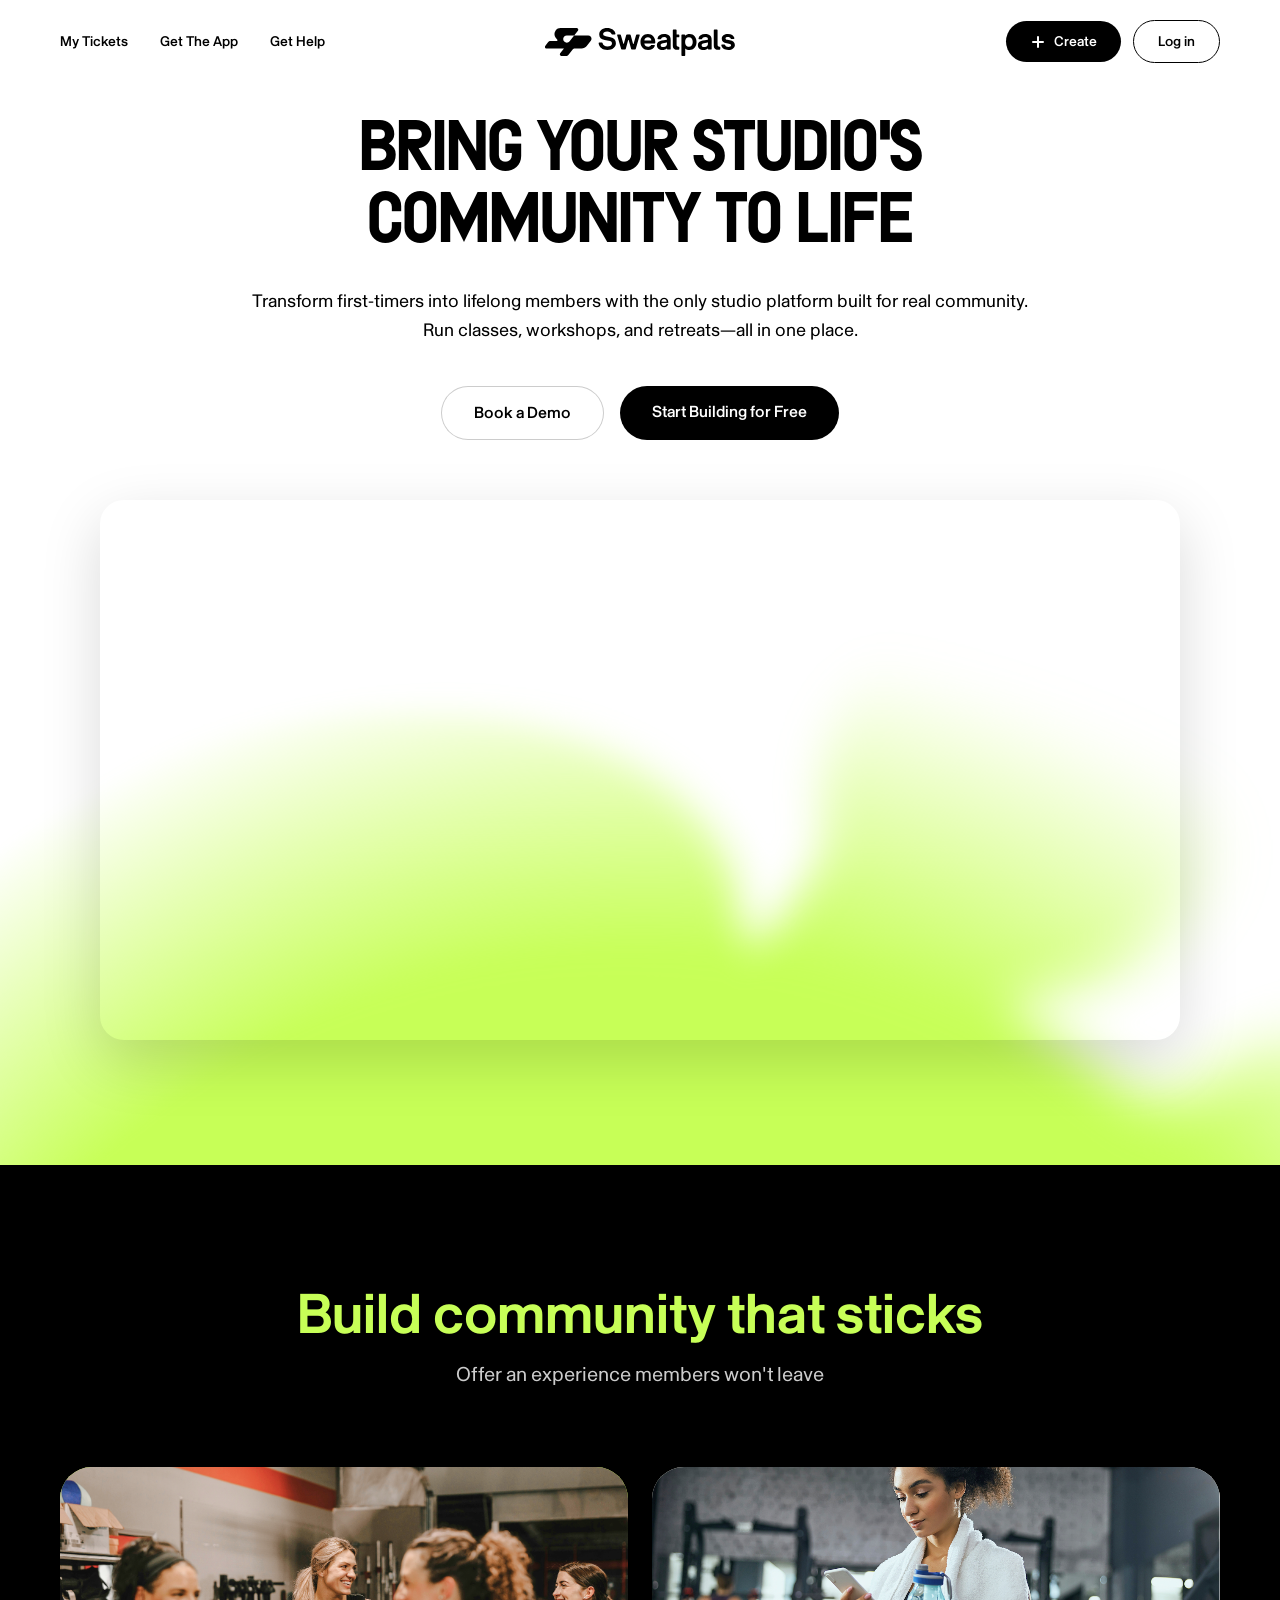
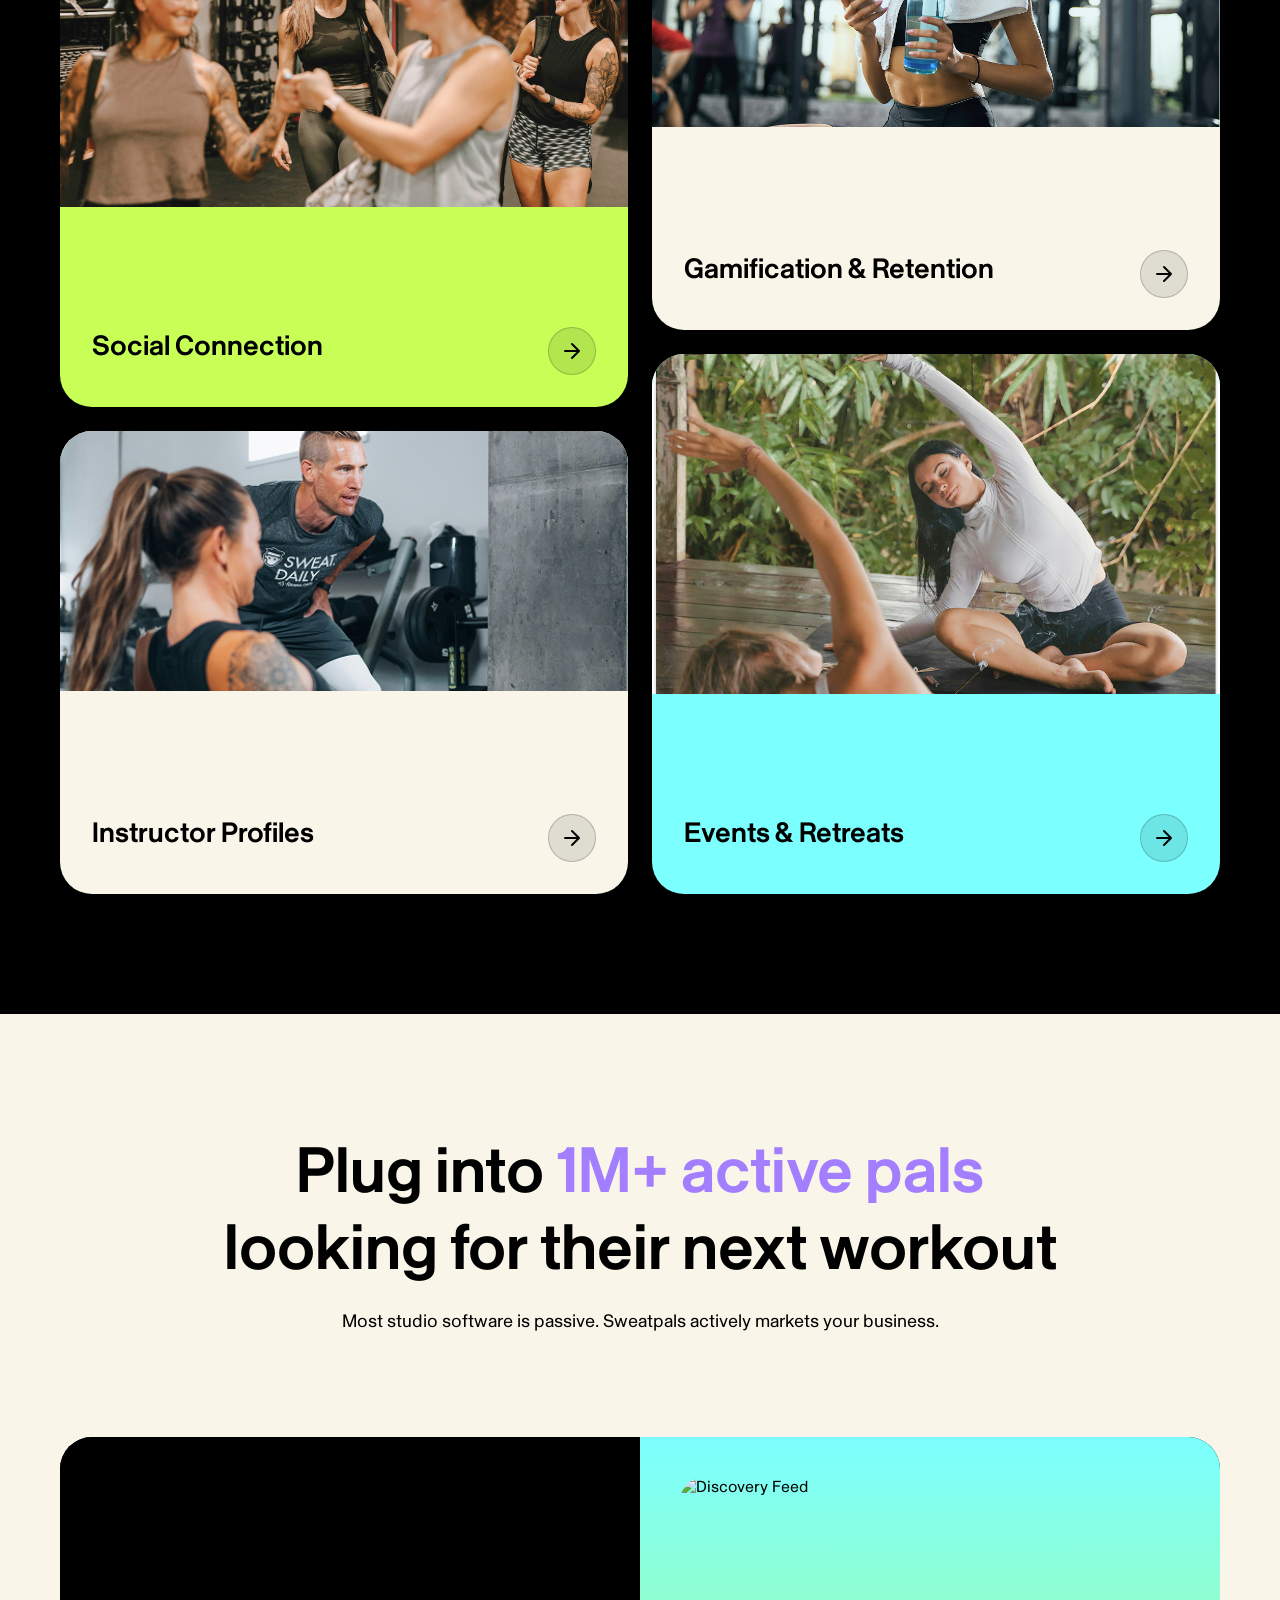
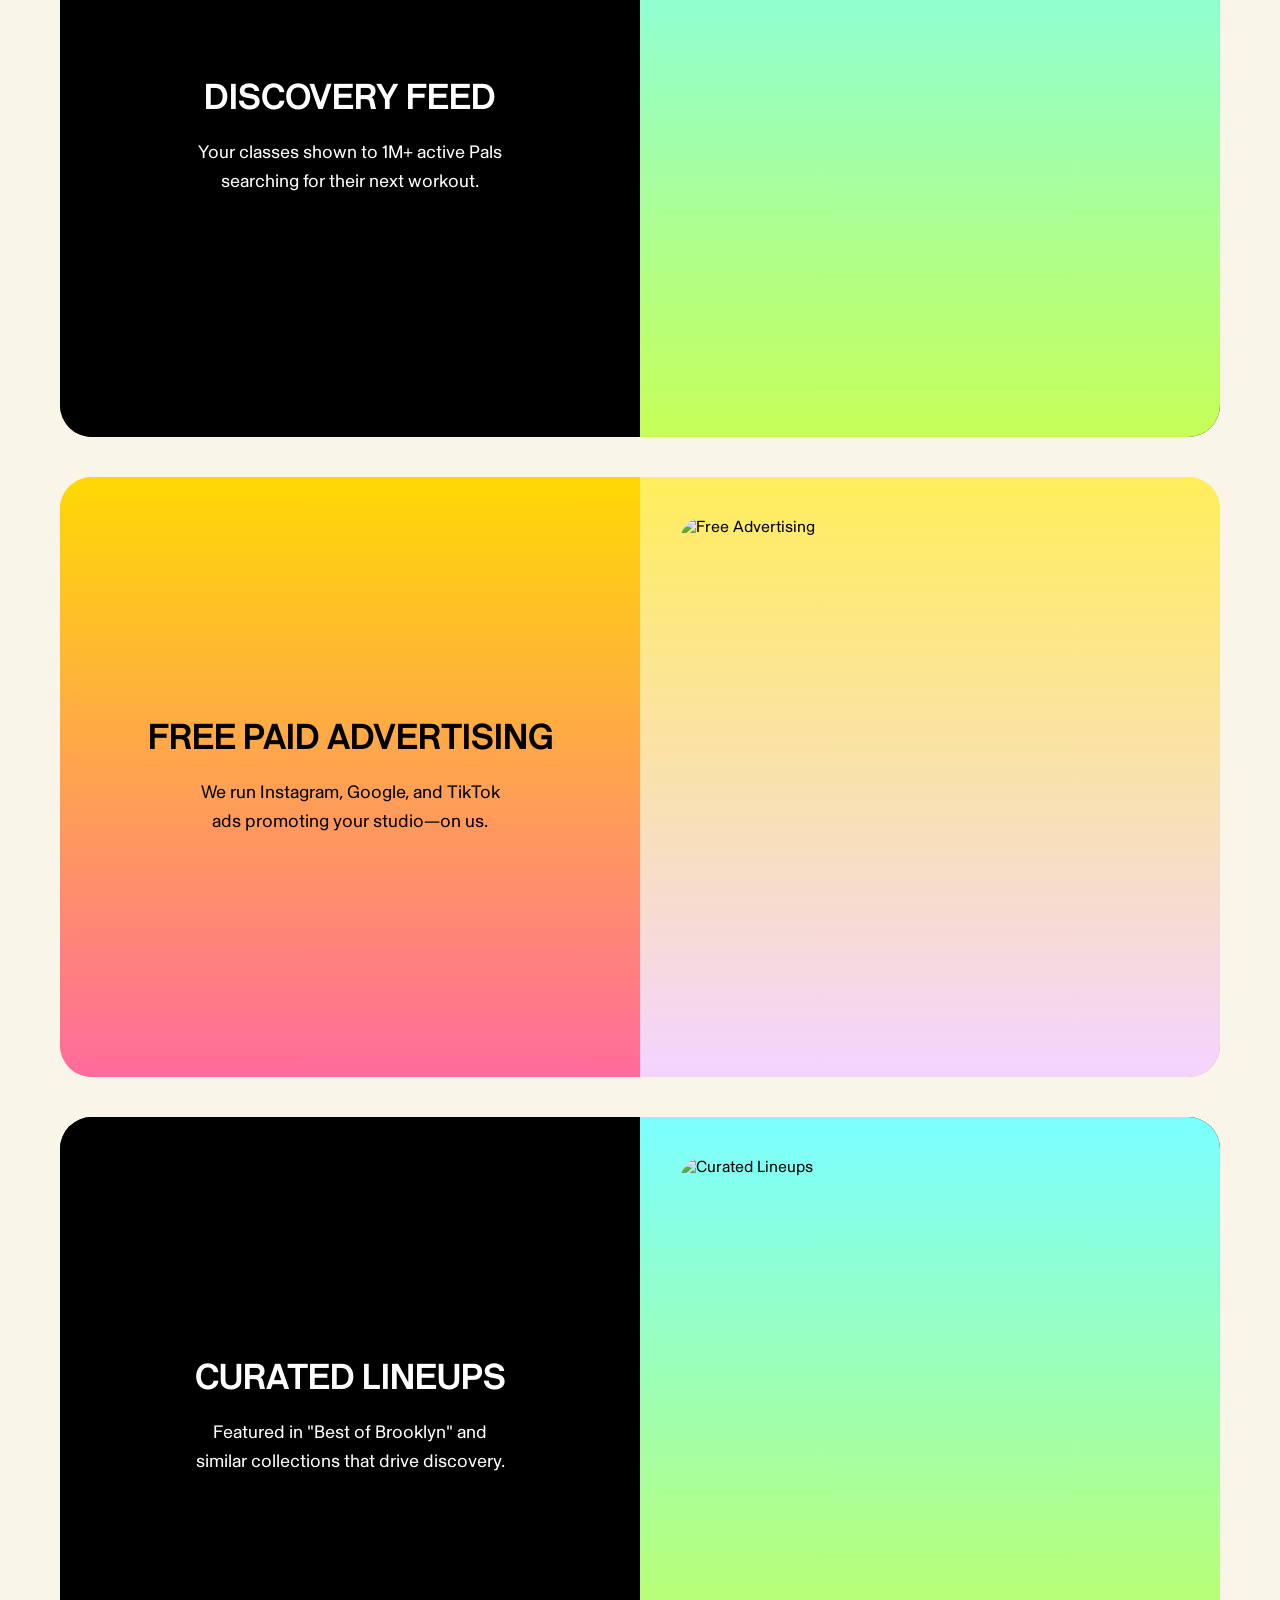
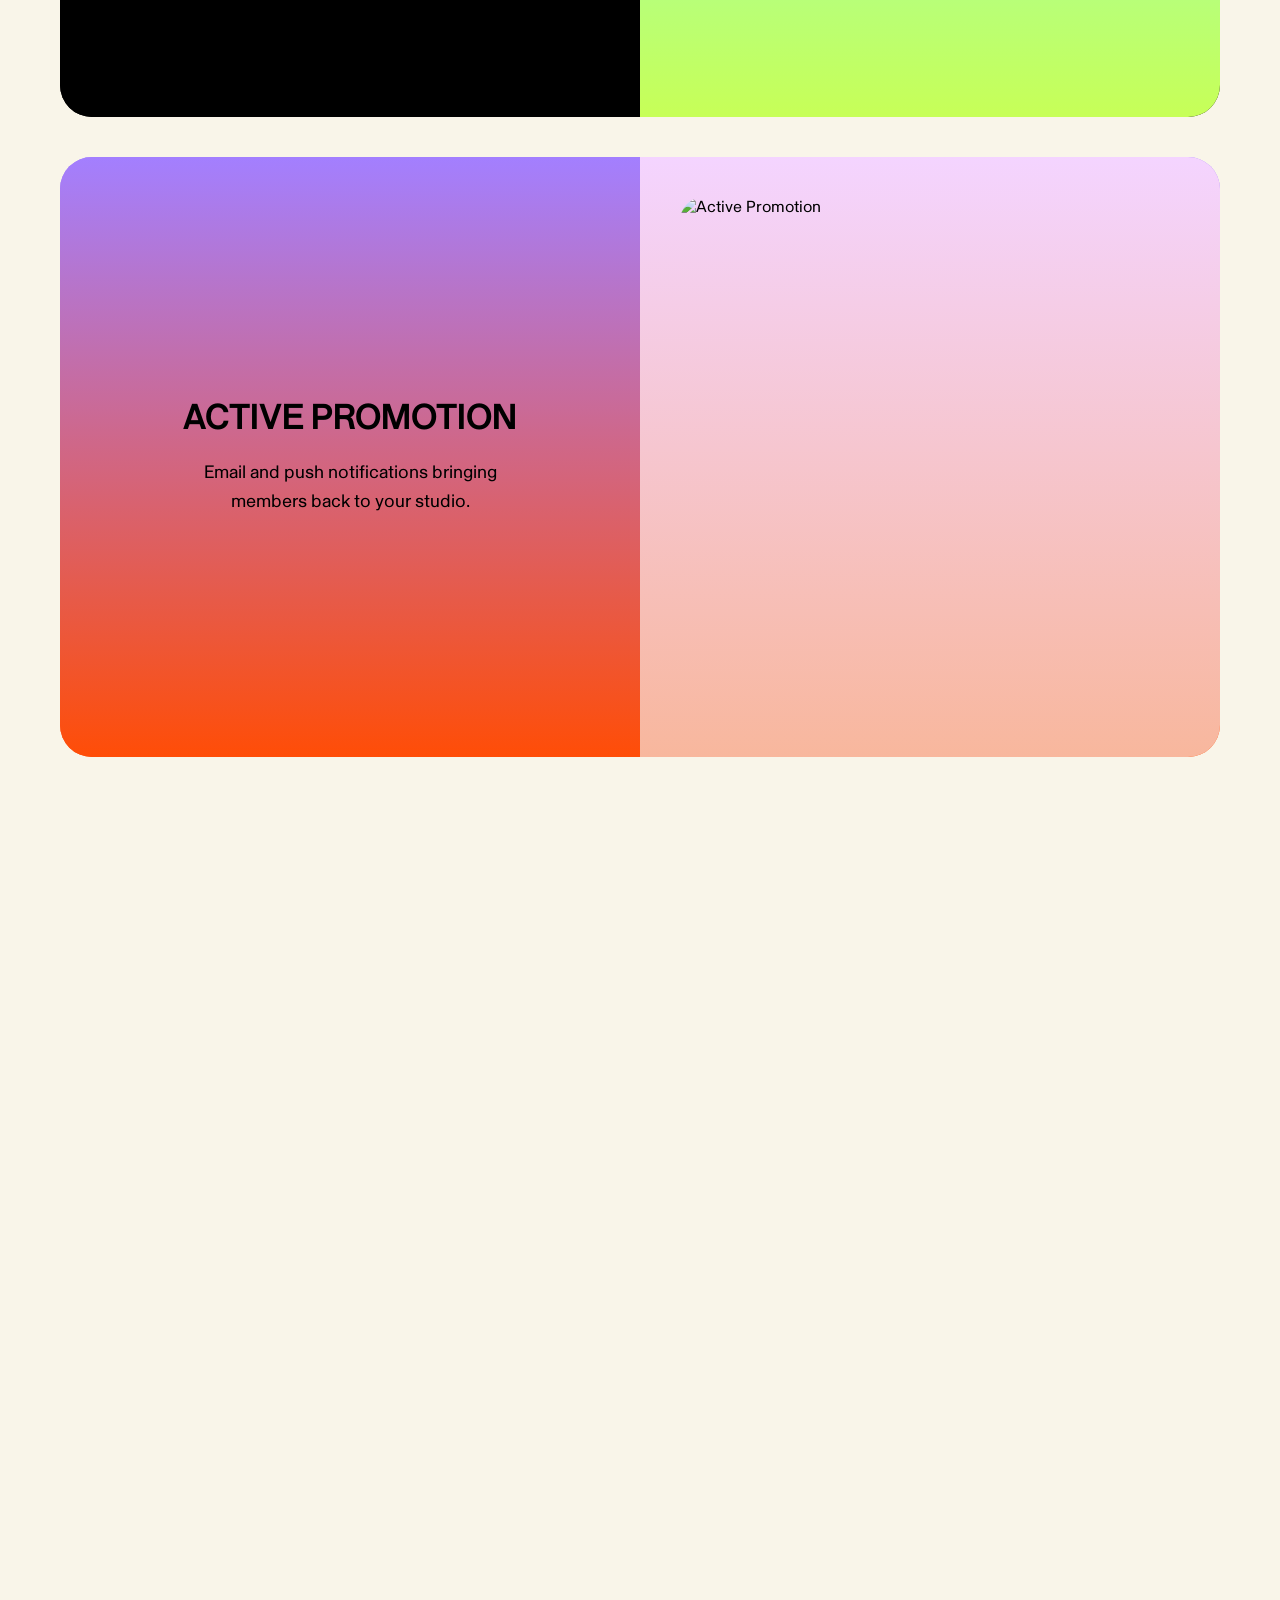
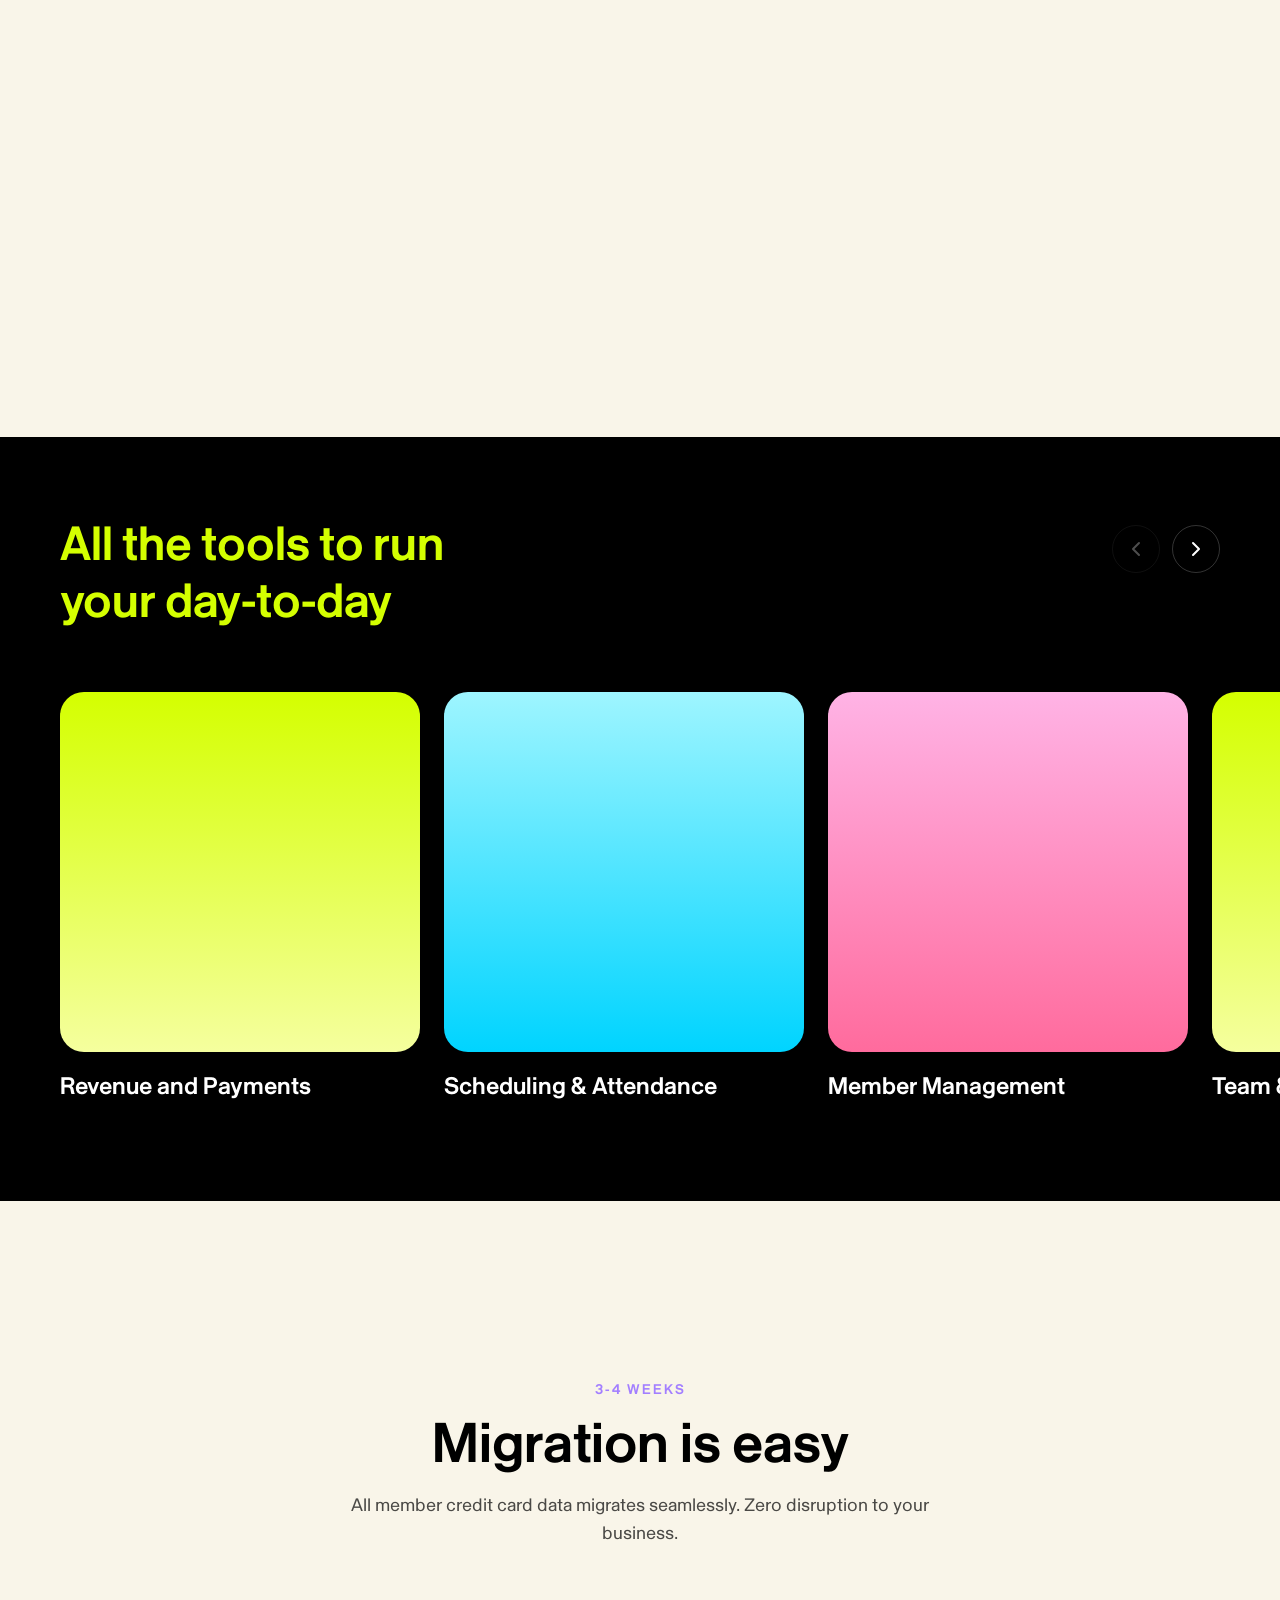
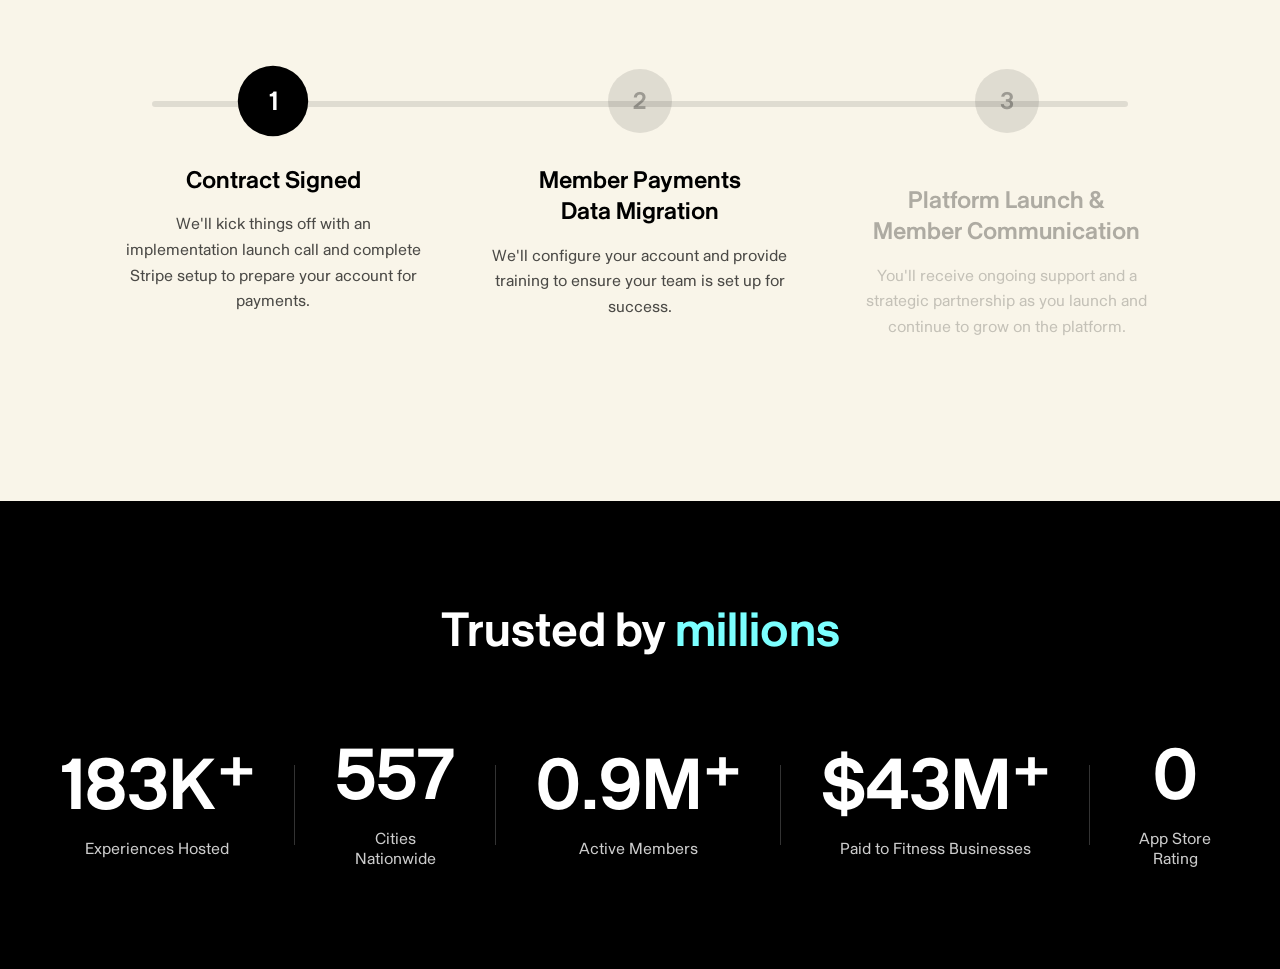
==== index.html @ cf0578ec "Initial commit" ====
<!DOCTYPE html>
<html lang="en">
<head>
    <meta charset="UTF-8">
    <meta name="viewport" content="width=device-width, initial-scale=1.0">
    <title>Sweatpals - All the tools to run your day-to-day</title>
    <link rel="stylesheet" href="styles.css">
</head>
<body>
    <!-- Navigation -->
    <nav class="navbar">
        <div class="nav-container">
            <div class="nav-left">
                <a href="#" class="nav-link">My Tickets</a>
                <a href="#" class="nav-link">Get The App</a>
                <a href="#" class="nav-link">Get Help</a>
            </div>
            <div class="nav-center">
                <a href="/" class="nav-logo">
                    <img src="images/Sweatpals_Primary-Logo_Black.svg" alt="Sweatpals" class="nav-logo-img">
                </a>
            </div>
            <div class="nav-right">
                <a href="#" class="nav-btn nav-btn-create">
                    <svg width="16" height="16" viewBox="0 0 16 16" fill="none" xmlns="http://www.w3.org/2000/svg">
                        <path d="M8 3V13M3 8H13" stroke="currentColor" stroke-width="2" stroke-linecap="round"/>
                    </svg>
                    Create
                </a>
                <a href="#" class="nav-btn nav-btn-login">Log in</a>
            </div>
        </div>
    </nav>

    <!-- Hero Section with Video -->
    <section class="hero-section">
        <div class="hero-bg-gradient"></div>
        <div class="hero-content">
            <h1 class="hero-main-title">BRING YOUR STUDIO'S<br>COMMUNITY TO LIFE</h1>
            <p class="hero-main-subtitle">Transform first-timers into lifelong members with the only studio platform built for real community.<br>Run classes, workshops, and retreats—all in one place.</p>
            <div class="hero-buttons">
                <a href="#" class="hero-btn hero-btn-secondary">Book a Demo</a>
                <a href="#" class="hero-btn hero-btn-primary">Start Building for Free</a>
            </div>
        </div>
        <div class="hero-video-container">
            <video class="hero-video" autoplay muted loop playsinline>
                <source src="images/AdobeStock_1307271605_Video_HD_Preview.mov" type="video/mp4">
            </video>
        </div>
    </section>

    <!-- Build Community Section -->
    <section class="build-community-section">
        <div class="container">
            <h2 class="community-title">Build community that sticks</h2>
            <p class="community-subtitle">Offer an experience members won't leave</p>

            <div class="community-grid">
                <!-- Left Column: Social Connection (spans full height) -->
                <div class="community-card social-card" data-bg="green">
                    <div class="community-card-image-wrapper">
                        <img src="images/build_social connection.jpg" alt="Social Connection" class="community-card-image">
                    </div>
                    <div class="community-card-content">
                        <h3 class="community-card-title">Social Connection</h3>
                        <p class="community-card-desc">Member feeds, profiles, direct messaging, that help members form real relationships — and show up more often.</p>
                        <button class="community-card-arrow">
                            <svg width="24" height="24" viewBox="0 0 24 24" fill="none" xmlns="http://www.w3.org/2000/svg">
                                <path d="M5 12H19M19 12L12 5M19 12L12 19" stroke="currentColor" stroke-width="2" stroke-linecap="round" stroke-linejoin="round"/>
                            </svg>
                        </button>
                    </div>
                </div>

                <!-- Right Column Top: Gamification -->
                <div class="community-card" data-bg="white">
                    <div class="community-card-image-wrapper">
                        <img src="images/build_gamification.jpg" alt="Gamification & Retention" class="community-card-image">
                    </div>
                    <div class="community-card-content">
                        <h3 class="community-card-title">Gamification & Retention</h3>
                        <p class="community-card-desc">Challenges, streaks, and badges that encourage repeat visits and consist of weekly attendance.</p>
                        <button class="community-card-arrow">
                            <svg width="24" height="24" viewBox="0 0 24 24" fill="none" xmlns="http://www.w3.org/2000/svg">
                                <path d="M5 12H19M19 12L12 5M19 12L12 19" stroke="currentColor" stroke-width="2" stroke-linecap="round" stroke-linejoin="round"/>
                            </svg>
                        </button>
                    </div>
                </div>

                <!-- Right Column Middle: Events & Retreats -->
                <div class="community-card events-card" data-bg="aqua">
                    <div class="community-card-image-wrapper">
                        <img src="images/build_events.jpg" alt="Events & Retreats" class="community-card-image">
                    </div>
                    <div class="community-card-content">
                        <h3 class="community-card-title">Events & Retreats</h3>
                        <p class="community-card-desc">Run workshops, retreats, and special events alongside your regular class schedule to diversify revenue.</p>
                        <button class="community-card-arrow">
                            <svg width="24" height="24" viewBox="0 0 24 24" fill="none" xmlns="http://www.w3.org/2000/svg">
                                <path d="M5 12H19M19 12L12 5M19 12L12 19" stroke="currentColor" stroke-width="2" stroke-linecap="round" stroke-linejoin="round"/>
                            </svg>
                        </button>
                    </div>
                </div>

                <!-- Bottom Left: Instructor Profiles -->
                <div class="community-card instructor-card" data-bg="white">
                    <div class="community-card-image-wrapper">
                        <img src="images/build_instructor profiles.jpg" alt="Instructor Profiles" class="community-card-image">
                    </div>
                    <div class="community-card-content">
                        <h3 class="community-card-title">Instructor Profiles</h3>
                        <p class="community-card-desc">Members can follow instructors and get notified when they teach.</p>
                        <button class="community-card-arrow">
                            <svg width="24" height="24" viewBox="0 0 24 24" fill="none" xmlns="http://www.w3.org/2000/svg">
                                <path d="M5 12H19M19 12L12 5M19 12L12 19" stroke="currentColor" stroke-width="2" stroke-linecap="round" stroke-linejoin="round"/>
                            </svg>
                        </button>
                    </div>
                </div>
            </div>
        </div>
    </section>

    <!-- Stacking Cards Section -->
    <section class="stacking-cards-section">
        <div class="container">
            <div class="section-header">
                <h2 class="hero-title">Plug into <span class="highlight">1M+ active pals</span><br>looking for their next workout</h2>
                <p class="hero-subtitle">Most studio software is passive. Sweatpals actively markets your business.</p>
            </div>

            <div class="stacking-cards-container">
                <div class="stack-card stack-card-1">
                    <div class="card-content split-card">
                        <div class="card-left">
                            <h3 class="card-feature-title">DISCOVERY FEED</h3>
                            <p class="card-feature-desc">Your classes shown to 1M+ active Pals searching for their next workout.</p>
                        </div>
                        <div class="card-right card-phone">
                            <img src="images/discovery-feed.png" alt="Discovery Feed" class="phone-mockup">
                        </div>
                    </div>
                </div>

                <div class="stack-card stack-card-2">
                    <div class="card-content split-card gradient-yellow-pink">
                        <div class="card-left">
                            <h3 class="card-feature-title">FREE PAID ADVERTISING</h3>
                            <p class="card-feature-desc">We run Instagram, Google, and TikTok ads promoting your studio—on us.</p>
                        </div>
                        <div class="card-right card-phone">
                            <img src="images/advertising.png" alt="Free Advertising" class="phone-mockup">
                        </div>
                    </div>
                </div>

                <div class="stack-card stack-card-3">
                    <div class="card-content split-card">
                        <div class="card-left">
                            <h3 class="card-feature-title">CURATED LINEUPS</h3>
                            <p class="card-feature-desc">Featured in "Best of Brooklyn" and similar collections that drive discovery.</p>
                        </div>
                        <div class="card-right card-phone">
                            <img src="images/curated-lineups.png" alt="Curated Lineups" class="phone-mockup">
                        </div>
                    </div>
                </div>

                <div class="stack-card stack-card-4">
                    <div class="card-content split-card gradient-purple-orange">
                        <div class="card-left">
                            <h3 class="card-feature-title">ACTIVE PROMOTION</h3>
                            <p class="card-feature-desc">Email and push notifications bringing members back to your studio.</p>
                        </div>
                        <div class="card-right card-phone">
                            <img src="images/active-promotion.png" alt="Active Promotion" class="phone-mockup">
                        </div>
                    </div>
                </div>
            </div>
        </div>
    </section>

    <section class="tools-section">
        <div class="tools-header">
            <h2 class="tools-title">All the tools to run<br>your day-to-day</h2>
            <div class="tools-arrows">
                <button class="tools-arrow tools-arrow-left" aria-label="Scroll left">
                    <svg width="24" height="24" viewBox="0 0 24 24" fill="none">
                        <path d="M15 18L9 12L15 6" stroke="currentColor" stroke-width="2" stroke-linecap="round" stroke-linejoin="round"/>
                    </svg>
                </button>
                <button class="tools-arrow tools-arrow-right" aria-label="Scroll right">
                    <svg width="24" height="24" viewBox="0 0 24 24" fill="none">
                        <path d="M9 18L15 12L9 6" stroke="currentColor" stroke-width="2" stroke-linecap="round" stroke-linejoin="round"/>
                    </svg>
                </button>
            </div>
        </div>

        <div class="tools-scroll">
            <div class="tools-cards">
                <div class="tools-card tools-card-yellow">
                    <div class="tools-card-inner"></div>
                    <h3 class="tools-card-title">Revenue and Payments</h3>
                </div>
                <div class="tools-card tools-card-blue">
                    <div class="tools-card-inner"></div>
                    <h3 class="tools-card-title">Scheduling & Attendance</h3>
                </div>
                <div class="tools-card tools-card-pink">
                    <div class="tools-card-inner"></div>
                    <h3 class="tools-card-title">Member Management</h3>
                </div>
                <div class="tools-card tools-card-yellow">
                    <div class="tools-card-inner"></div>
                    <h3 class="tools-card-title">Team & Operations</h3>
                </div>
                <div class="tools-card tools-card-blue">
                    <div class="tools-card-inner"></div>
                    <h3 class="tools-card-title">Insights & Reporting</h3>
                </div>
                <div class="tools-card tools-card-pink">
                    <div class="tools-card-inner"></div>
                    <h3 class="tools-card-title">Platform & Integrations</h3>
                </div>
                <div class="tools-card tools-card-yellow">
                    <div class="tools-card-inner"></div>
                    <h3 class="tools-card-title">Dedicated Support Team</h3>
                </div>
            </div>
        </div>
    </section>

    <!-- Migration Section -->
    <section id="migration-section" class="migration-section">
        <div class="container">
            <div class="migration-header">
                <p class="migration-timeline">3-4 WEEKS</p>
                <h2 class="migration-title">Migration is easy</h2>
                <p class="migration-subtitle">All member credit card data migrates seamlessly. Zero disruption to your business.</p>
            </div>

            <div class="timeline-container">
                <!-- Progress line -->
                <div class="timeline-line-container">
                    <div class="timeline-line-bg"></div>
                    <div id="progress-line" class="timeline-line-progress" style="width: 0%"></div>
                </div>

                <!-- Step 1 -->
                <div class="step">
                    <div id="circle-1" class="step-circle">1</div>
                    <div id="content-1" class="step-content">
                        <h3 class="step-title">Contract Signed</h3>
                        <p class="step-desc">We'll kick things off with an implementation launch call and complete Stripe setup to prepare your account for payments.</p>
                    </div>
                </div>

                <!-- Step 2 -->
                <div class="step">
                    <div id="circle-2" class="step-circle">2</div>
                    <div id="content-2" class="step-content">
                        <h3 class="step-title">Member Payments<br>Data Migration</h3>
                        <p class="step-desc">We'll configure your account and provide training to ensure your team is set up for success.</p>
                    </div>
                </div>

                <!-- Step 3 -->
                <div class="step">
                    <div id="circle-3" class="step-circle">3</div>
                    <div id="content-3" class="step-content">
                        <h3 class="step-title">Platform Launch &<br>Member Communication</h3>
                        <p class="step-desc">You'll receive ongoing support and a strategic partnership as you launch and continue to grow on the platform.</p>
                    </div>
                </div>
            </div>
        </div>
    </section>

    <!-- Stats Section -->
    <section class="stats-section">
        <div class="container">
            <h2 class="stats-title">Trusted by <span class="highlight-aqua">millions</span></h2>
            <div class="stats-grid">
                <div class="stat-item">
                    <div class="stat-number" data-target="200">0</div>
                    <div class="stat-label">Experiences Hosted</div>
                </div>
                <div class="stat-divider"></div>
                <div class="stat-item">
                    <div class="stat-number" data-target="621">0</div>
                    <div class="stat-label">Cities Nationwide</div>
                </div>
                <div class="stat-divider"></div>
                <div class="stat-item">
                    <div class="stat-number" data-target="1">0</div>
                    <div class="stat-label">Active Members</div>
                </div>
                <div class="stat-divider"></div>
                <div class="stat-item">
                    <div class="stat-number" data-target="50">0</div>
                    <div class="stat-label">Paid to Fitness Businesses</div>
                </div>
                <div class="stat-divider"></div>
                <div class="stat-item">
                    <div class="stat-number" data-target="4.9">0</div>
                    <div class="stat-label">App Store Rating</div>
                </div>
            </div>
        </div>
    </section>

    <script src="https://cdnjs.cloudflare.com/ajax/libs/gsap/3.12.2/gsap.min.js"></script>
    <script src="https://cdnjs.cloudflare.com/ajax/libs/gsap/3.12.2/ScrollTrigger.min.js"></script>
    <script src="script.js"></script>
</body>
</html>
---- styles.css ----
@font-face {
    font-family: 'Raw';
    src: url('RawBold.otf') format('opentype');
    font-weight: 700;
    font-style: normal;
}

@font-face {
    font-family: 'Skandia';
    src: url('SkandiaSN-Regular.otf') format('opentype');
    font-weight: 400;
    font-style: normal;
}

@font-face {
    font-family: 'Skandia';
    src: url('SkandiaSN-Book.otf') format('opentype');
    font-weight: 300;
    font-style: normal;
}

@font-face {
    font-family: 'Skandia';
    src: url('SkandiaSN-Medium.otf') format('opentype');
    font-weight: 500;
    font-style: normal;
}

@font-face {
    font-family: 'Skandia';
    src: url('SkandiaSN-Bold.otf') format('opentype');
    font-weight: 700;
    font-style: normal;
}

/* Sweatpals Brand Colors */
:root {
    /* Neutrals */
    --color-off-white: #F9F5E9;
    --color-grey-tint: #E0E0C3;
    --color-grey-reg: #AA9E8E;
    --color-fresh-white: #FFFFFF;
    --color-mat-black: #000000;

    /* Reds & Oranges */
    --color-tint-red: #F8B79D;
    --color-brm-red: #FF4D07;

    /* Yellows */
    --color-tint-yellow: #FFEE5C;
    --color-rise-yellow: #FFD904;

    /* Greens */
    --color-tint-green: #E8FF89;
    --color-grass-green: #C7FF57;

    /* Aquas & Cyans */
    --color-tint-aqua: #D2FAFF;
    --color-endorphin-aqua: #7BFFFF;

    /* Blues */
    --color-tint-blue: #C7D4FF;
    --color-tabocue-blue: #A37FFF;

    /* Violets & Purples */
    --color-tint-violet: #F4D4FF;
    --color-ultra-violet: #DK6FFF;

    /* Gradient Combinations */
    --gradient-01: radial-gradient(circle at 50% 100%, #FFD904 0%, #C7FF57 50%, #FFFFFF 100%);
    --gradient-02: radial-gradient(circle at 50% 100%, #0080FF 0%, #A37FFF 50%, #FF6B9D 100%);
    --gradient-03: radial-gradient(circle at 50% 100%, #FFD904 0%, #C7FF57 50%, #7BFFFF 100%);
    --gradient-04: radial-gradient(circle at 50% 100%, #0080FF 0%, #7BFFFF 50%, #C7FF57 100%);
    --gradient-05: radial-gradient(circle at 50% 100%, #A37FFF 0%, #7BFFFF 50%, #FFD904 100%);
    --gradient-06: radial-gradient(circle at 50% 100%, #FF4D07 0%, #A37FFF 50%, #FFD904 100%);
}

* {
    margin: 0;
    padding: 0;
    box-sizing: border-box;
}

body {
    font-family: 'Skandia', sans-serif;
    background-color: #F9F5E9;
    color: #000000;
    overflow-x: hidden;
}

/* Navigation */
.navbar {
    position: fixed;
    top: 0;
    left: 0;
    right: 0;
    z-index: 1000;
    padding: 20px 0;
}

.nav-container {
    max-width: 1440px;
    margin: 0 auto;
    padding: 0 60px;
    display: flex;
    justify-content: space-between;
    align-items: center;
}

.nav-left {
    display: flex;
    gap: 32px;
}

.nav-link {
    font-family: 'Skandia', sans-serif;
    font-size: 14px;
    font-weight: 500;
    color: #000000;
    text-decoration: none;
    transition: opacity 0.2s ease;
}

.nav-link:hover {
    opacity: 0.7;
}

.nav-center {
    position: absolute;
    left: 50%;
    transform: translateX(-50%);
}

.nav-logo {
    display: flex;
    align-items: center;
    text-decoration: none;
}

.nav-logo-img {
    height: 28px;
    width: auto;
}

.nav-right {
    display: flex;
    align-items: center;
    gap: 12px;
}

.nav-btn {
    font-family: 'Skandia', sans-serif;
    font-size: 14px;
    font-weight: 500;
    text-decoration: none;
    padding: 12px 24px;
    border-radius: 100px;
    transition: all 0.2s ease;
    display: flex;
    align-items: center;
    gap: 8px;
}

.nav-btn-create {
    background-color: #000000;
    color: #ffffff;
}

.nav-btn-create:hover {
    background-color: #333333;
}

.nav-btn-login {
    background-color: transparent;
    color: #000000;
    border: 1px solid #000000;
}

.nav-btn-login:hover {
    background-color: #000000;
    color: #ffffff;
}

/* Hero Section */
.hero-section {
    position: relative;
    min-height: 100vh;
    display: flex;
    flex-direction: column;
    align-items: center;
    padding-top: 120px;
    padding-bottom: 120px;
    overflow: hidden;
    background-color: #ffffff;
}

.hero-bg-gradient {
    position: absolute;
    left: -10%;
    right: -10%;
    top: 380px;
    bottom: 0;
    background-image: url('images/hero bg.png');
    background-size: 120% auto;
    background-position: center top;
    background-repeat: no-repeat;
    z-index: 0;
}

.hero-content {
    position: relative;
    z-index: 2;
    text-align: center;
    max-width: 900px;
    padding: 0 60px;
    margin-bottom: 60px;
}

.hero-main-title {
    font-family: 'Raw', sans-serif;
    font-size: 72px;
    font-weight: 700;
    line-height: 1.0;
    color: #000000;
    margin-bottom: 24px;
    letter-spacing: -1px;
}

.hero-main-subtitle {
    font-family: 'Skandia', sans-serif;
    font-size: 18px;
    font-weight: 400;
    line-height: 1.6;
    color: #000000;
    max-width: 800px;
    margin: 0 auto 40px;
}

.hero-buttons {
    display: flex;
    justify-content: center;
    gap: 16px;
}

.hero-btn {
    font-family: 'Skandia', sans-serif;
    font-size: 16px;
    font-weight: 500;
    text-decoration: none;
    padding: 16px 32px;
    border-radius: 100px;
    transition: all 0.2s ease;
}

.hero-btn-primary {
    background-color: #000000;
    color: #ffffff;
}

.hero-btn-primary:hover {
    background-color: #333333;
}

.hero-btn-secondary {
    background-color: #ffffff;
    color: #000000;
    border: 1px solid rgba(0, 0, 0, 0.2);
}

.hero-btn-secondary:hover {
    background-color: #f5f5f5;
}

.hero-video-container {
    position: relative;
    z-index: 1;
    width: 100%;
    max-width: 1200px;
    margin: 0 auto;
    padding: 0 60px;
    animation: videoScaleIn 1.2s cubic-bezier(0.4, 0, 0.2, 1) forwards;
}

@keyframes videoScaleIn {
    0% {
        transform: scale(0.9);
        opacity: 0;
    }
    100% {
        transform: scale(1);
        opacity: 1;
    }
}

.hero-video {
    width: 100%;
    height: auto;
    border-radius: 24px;
    box-shadow: 0 20px 60px rgba(0, 0, 0, 0.15);
}

/* Build Community Section */
.build-community-section {
    padding: 120px 0;
    background-color: #000000;
}

.community-title {
    font-family: 'Skandia', sans-serif;
    font-size: 56px;
    font-weight: 700;
    line-height: 1.1;
    color: var(--color-grass-green);
    text-align: center;
    margin-bottom: 16px;
}

.community-subtitle {
    font-family: 'Skandia', sans-serif;
    font-size: 20px;
    font-weight: 400;
    color: rgba(255, 255, 255, 0.8);
    text-align: center;
    margin-bottom: 80px;
}

.community-grid {
    display: grid;
    grid-template-columns: 1fr 1fr;
    gap: 24px;
    max-width: 1200px;
    margin: 0 auto;
}

.community-card {
    position: relative;
    border-radius: 32px;
    overflow: hidden;
    cursor: pointer;
    height: 463px;
}

.community-card.social-card {
    height: 540px;
    grid-row: span 2;
}

.community-card.events-card {
    height: 540px;
    grid-row: span 2;
}

.community-card.instructor-card {
    height: 463px;
}

.community-card[data-bg="green"] {
    background: var(--color-grass-green);
}

.community-card[data-bg="white"] {
    background: var(--color-off-white);
}

.community-card[data-bg="aqua"] {
    background: var(--color-endorphin-aqua);
}

.community-card-image-wrapper {
    width: 100%;
    overflow: hidden;
    position: relative;
}

.community-card.social-card .community-card-image-wrapper,
.community-card.events-card .community-card-image-wrapper {
    height: 340px;
}

.community-card:not(.social-card):not(.events-card) .community-card-image-wrapper {
    height: 260px;
}

.community-card-image {
    width: 100%;
    height: 100%;
    object-fit: cover;
    transition: transform 0.6s cubic-bezier(0.4, 0, 0.2, 1);
}

.community-card:hover .community-card-image {
    transform: scale(1.08);
}

.community-card-content {
    position: absolute;
    bottom: 0;
    left: 0;
    right: 0;
    padding: 32px;
    padding-bottom: 32px;
    transition: padding-bottom 0.4s cubic-bezier(0.4, 0, 0.2, 1);
}

.community-card:hover .community-card-content {
    padding-bottom: 52px;
}

.community-card-title {
    font-family: 'Skandia', sans-serif;
    font-size: 28px;
    font-weight: 700;
    line-height: 1.2;
    color: #000000;
    margin: 0 0 12px 0;
}

.community-card-desc {
    font-family: 'Skandia', sans-serif;
    font-size: 16px;
    font-weight: 400;
    line-height: 1.5;
    color: rgba(0, 0, 0, 0.8);
    margin: 0;
    padding-right: 60px;
    opacity: 0;
    max-height: 0;
    overflow: hidden;
    transition: opacity 0.4s cubic-bezier(0.4, 0, 0.2, 1), max-height 0.4s cubic-bezier(0.4, 0, 0.2, 1);
}

.community-card:hover .community-card-desc {
    opacity: 1;
    max-height: 120px;
}

.community-card-arrow {
    position: absolute;
    bottom: 32px;
    right: 32px;
    width: 48px;
    height: 48px;
    border-radius: 50%;
    background: rgba(0, 0, 0, 0.1);
    border: 1px solid rgba(0, 0, 0, 0.2);
    display: flex;
    align-items: center;
    justify-content: center;
    cursor: pointer;
    transition: background 0.3s ease;
}

.community-card-arrow svg {
    color: #000000;
}

.community-card:hover .community-card-arrow {
    background: rgba(0, 0, 0, 0.15);
}

/* Stacking Cards Section */
.stacking-cards-section {
    padding: 120px 0 200px;
    background-color: #F9F5E9;
}

.section-header {
    text-align: center;
    max-width: 900px;
    margin: 0 auto 100px;
}

.hero-title {
    font-family: 'Skandia', sans-serif;
    font-size: 64px;
    font-weight: 700;
    line-height: 1.2;
    color: #000000;
    margin-bottom: 20px;
}

.hero-title .highlight {
    color: #A37FFF;
}

.hero-subtitle {
    font-family: 'Skandia', sans-serif;
    font-size: 18px;
    font-weight: 400;
    line-height: 1.6;
    color: #000000;
}

.stacking-cards-container {
    position: relative;
    height: 400vh;
}

.stack-card {
    position: sticky;
    top: 80px;
    height: 600px;
    margin-bottom: 40px;
}

.stack-card-1 {
    z-index: 1;
}

.stack-card-2 {
    z-index: 2;
    top: 100px;
}

.stack-card-3 {
    z-index: 3;
    top: 120px;
}

.stack-card-4 {
    z-index: 4;
    top: 140px;
}

.card-content {
    height: 100%;
    border-radius: 32px;
    overflow: hidden;
    background-color: #000000;
    transition: transform 0.3s ease;
}

.split-card {
    display: grid;
    grid-template-columns: 1fr 1fr;
}

.card-left {
    padding: 60px;
    display: flex;
    flex-direction: column;
    justify-content: center;
    align-items: center;
    text-align: center;
    background-color: #000000;
    color: #ffffff;
}

.card-right {
    background: linear-gradient(180deg, #7BFFFF 0%, #C7FF57 100%);
    display: flex;
    align-items: center;
    justify-content: center;
    padding: 40px;
}

.card-phone {
    position: relative;
    width: 100%;
    height: 100%;
}

.gradient-yellow-pink {
    background: linear-gradient(180deg, #FFD904 0%, #FF6B9D 100%);
}

.gradient-yellow-pink .card-left {
    background: linear-gradient(180deg, #FFD904 0%, #FF6B9D 100%);
    color: #000000;
}

.gradient-yellow-pink .card-right {
    background: linear-gradient(180deg, #FFEE5C 0%, #F4D4FF 100%);
}

.gradient-purple-orange {
    background: linear-gradient(180deg, #A37FFF 0%, #FF4D07 100%);
}

.gradient-purple-orange .card-left {
    background: linear-gradient(180deg, #A37FFF 0%, #FF4D07 100%);
    color: #000000;
}

.gradient-purple-orange .card-right {
    background: linear-gradient(180deg, #F4D4FF 0%, #F8B79D 100%);
}

.card-feature-title {
    font-family: 'Skandia', sans-serif;
    font-size: 36px;
    font-weight: 700;
    line-height: 1.2;
    margin-bottom: 20px;
    text-transform: uppercase;
}

.card-feature-desc {
    font-family: 'Skandia', sans-serif;
    font-size: 18px;
    font-weight: 400;
    line-height: 1.6;
    max-width: 320px;
}

.phone-mockup {
    width: 100%;
    height: 100%;
    object-fit: cover;
    border-radius: 24px;
    position: relative;
    z-index: 1;
}

/* Stats Section */
.stats-section {
    padding: 100px 0;
    background-color: #000000;
    color: #ffffff;
}

.stats-title {
    font-family: 'Skandia', sans-serif;
    font-size: 48px;
    font-weight: 700;
    text-align: center;
    margin-bottom: 80px;
    color: #ffffff;
}

.stats-title .highlight-aqua {
    color: #7BFFFF;
}

.stats-grid {
    display: flex;
    justify-content: space-between;
    align-items: center;
    max-width: 1200px;
    margin: 0 auto;
}

.stat-item {
    text-align: center;
    flex: 1;
}

.stat-number {
    font-family: 'Skandia', sans-serif;
    font-size: 72px;
    font-weight: 700;
    line-height: 1;
    margin-bottom: 16px;
    color: #ffffff;
    min-height: 72px;
    display: flex;
    align-items: center;
    justify-content: center;
}

.stat-number::after {
    font-size: 48px;
    vertical-align: super;
}

.stat-label {
    font-family: 'Skandia', sans-serif;
    font-size: 16px;
    font-weight: 400;
    color: rgba(255, 255, 255, 0.8);
}

.stat-divider {
    width: 1px;
    height: 80px;
    background-color: rgba(255, 255, 255, 0.2);
    margin: 0 40px;
}

/* Tools Section */
.tools-section {
    padding: 80px 0;
    background-color: #000000;
    overflow: hidden;
}

.tools-header {
    max-width: 1440px;
    margin: 0 auto;
    padding: 0 60px;
    display: flex;
    justify-content: space-between;
    align-items: flex-start;
    margin-bottom: 40px;
}

.tools-title {
    font-family: 'Skandia', sans-serif;
    font-size: 48px;
    font-weight: 700;
    line-height: 1.2;
    color: #D4FF00;
}

.tools-arrows {
    display: flex;
    gap: 12px;
    margin-top: 8px;
}

.tools-arrow {
    width: 48px;
    height: 48px;
    border-radius: 50%;
    border: 1px solid rgba(255, 255, 255, 0.2);
    background-color: transparent;
    color: #ffffff;
    cursor: pointer;
    display: flex;
    align-items: center;
    justify-content: center;
    transition: all 0.3s ease;
}

.tools-arrow:hover {
    background-color: rgba(255, 255, 255, 0.1);
    border-color: rgba(255, 255, 255, 0.4);
}

.tools-arrow:disabled {
    opacity: 0.3;
    cursor: not-allowed;
}

.tools-scroll {
    overflow-x: auto;
    overflow-y: hidden;
    -webkit-overflow-scrolling: touch;
    scrollbar-width: none;
    -ms-overflow-style: none;
    cursor: grab;
}

.tools-scroll::-webkit-scrollbar {
    display: none;
}

.tools-cards {
    display: inline-flex;
    gap: 24px;
    padding: 20px 0;
    padding-left: max(60px, calc((100vw - 1320px) / 2));
    padding-right: 60px;
}

.tools-card {
    flex-shrink: 0;
    width: 360px;
    border-radius: 24px;
    display: flex;
    flex-direction: column;
    transition: transform 0.3s ease;
}

.tools-card:hover {
    transform: translateY(-8px);
}

.tools-card-inner {
    height: 360px;
    border-radius: 24px;
    margin-bottom: 20px;
}

.tools-card-yellow .tools-card-inner {
    background: linear-gradient(180deg, #D4FF00 0%, #F5FF9E 100%);
}

.tools-card-blue .tools-card-inner {
    background: linear-gradient(180deg, #9EF5FF 0%, #00D4FF 100%);
}

.tools-card-pink .tools-card-inner {
    background: linear-gradient(180deg, #FFB3E5 0%, #FF6B9D 100%);
}

.tools-card-title {
    font-family: 'Skandia', sans-serif;
    font-size: 24px;
    font-weight: 700;
    color: #ffffff;
}

.container {
    max-width: 1440px;
    margin: 0 auto;
    padding: 0 60px;
}

/* Migration Section - Scroll-driven Timeline */
.migration-section {
    min-height: 100vh;
    display: flex;
    align-items: center;
    justify-content: center;
    padding: 120px 60px;
    background-color: #F9F5E9;
}

.migration-section .container {
    max-width: 1400px;
    width: 100%;
}

.migration-header {
    text-align: center;
    margin-bottom: 120px;
}

.migration-timeline {
    font-family: 'Skandia', sans-serif;
    font-size: 14px;
    font-weight: 700;
    letter-spacing: 2px;
    color: #A37FFF;
    margin-bottom: 16px;
}

.migration-title {
    font-family: 'Skandia', sans-serif;
    font-size: 56px;
    font-weight: 700;
    line-height: 1.1;
    color: #000000;
    margin-bottom: 16px;
}

.migration-subtitle {
    font-family: 'Skandia', sans-serif;
    font-size: 18px;
    font-weight: 400;
    line-height: 1.6;
    color: rgba(0, 0, 0, 0.7);
    max-width: 600px;
    margin: 0 auto;
}

.timeline-container {
    position: relative;
    display: grid;
    grid-template-columns: repeat(3, 1fr);
    gap: 60px;
    max-width: 1200px;
    margin: 0 auto;
}

.timeline-line-container {
    position: absolute;
    top: 32px;
    left: 32px;
    right: 32px;
    height: 6px;
    pointer-events: none;
    z-index: 1;
}

.timeline-line-bg {
    position: absolute;
    width: 100%;
    height: 100%;
    background: rgba(0, 0, 0, 0.1);
    border-radius: 3px;
}

.timeline-line-progress {
    position: absolute;
    height: 100%;
    background: linear-gradient(to right, #A37FFF, #7BFFFF, #C7FF57);
    border-radius: 3px;
    transition: width 0.2s ease-out;
}

.step {
    position: relative;
    z-index: 10;
}

.step-circle {
    width: 64px;
    height: 64px;
    border-radius: 50%;
    display: flex;
    align-items: center;
    justify-content: center;
    font-family: 'Skandia', sans-serif;
    font-size: 24px;
    font-weight: 700;
    margin: 0 auto 32px;
    transition: all 0.5s ease;
    background-color: rgba(0, 0, 0, 0.1);
    color: rgba(0, 0, 0, 0.3);
    transform: scale(1);
}

.step-circle.active {
    background-color: #000000;
    color: #ffffff;
    transform: scale(1.1);
}

.step-content {
    transition: all 0.7s ease;
    opacity: 0.3;
    transform: translateY(20px);
}

.step-content.active {
    opacity: 1;
    transform: translateY(0);
}

.step-title {
    font-family: 'Skandia', sans-serif;
    font-size: 24px;
    font-weight: 700;
    line-height: 1.3;
    color: #000000;
    margin-bottom: 16px;
    text-align: center;
}

.step-desc {
    font-family: 'Skandia', sans-serif;
    font-size: 16px;
    font-weight: 400;
    line-height: 1.6;
    color: rgba(0, 0, 0, 0.7);
    text-align: center;
}

@media (max-width: 768px) {
    .container {
        padding: 0 24px;
    }

    .stacking-cards-section {
        padding: 60px 0 100px;
    }

    .hero-title {
        font-size: 40px;
    }

    .hero-subtitle {
        font-size: 16px;
    }

    .section-header {
        margin-bottom: 60px;
    }

    .stack-card {
        height: 500px;
    }

    .split-card {
        grid-template-columns: 1fr;
    }

    .card-left {
        padding: 40px 30px;
    }

    .card-right {
        padding: 30px;
        min-height: 300px;
    }

    .card-feature-title {
        font-size: 24px;
    }

    .card-feature-desc {
        font-size: 16px;
    }

    .section-title {
        font-size: 36px;
    }

    .header-wrapper {
        flex-direction: column;
        gap: 24px;
    }

    .card {
        width: 240px;
        height: 320px;
    }

    .card-title {
        font-size: 20px;
    }
}
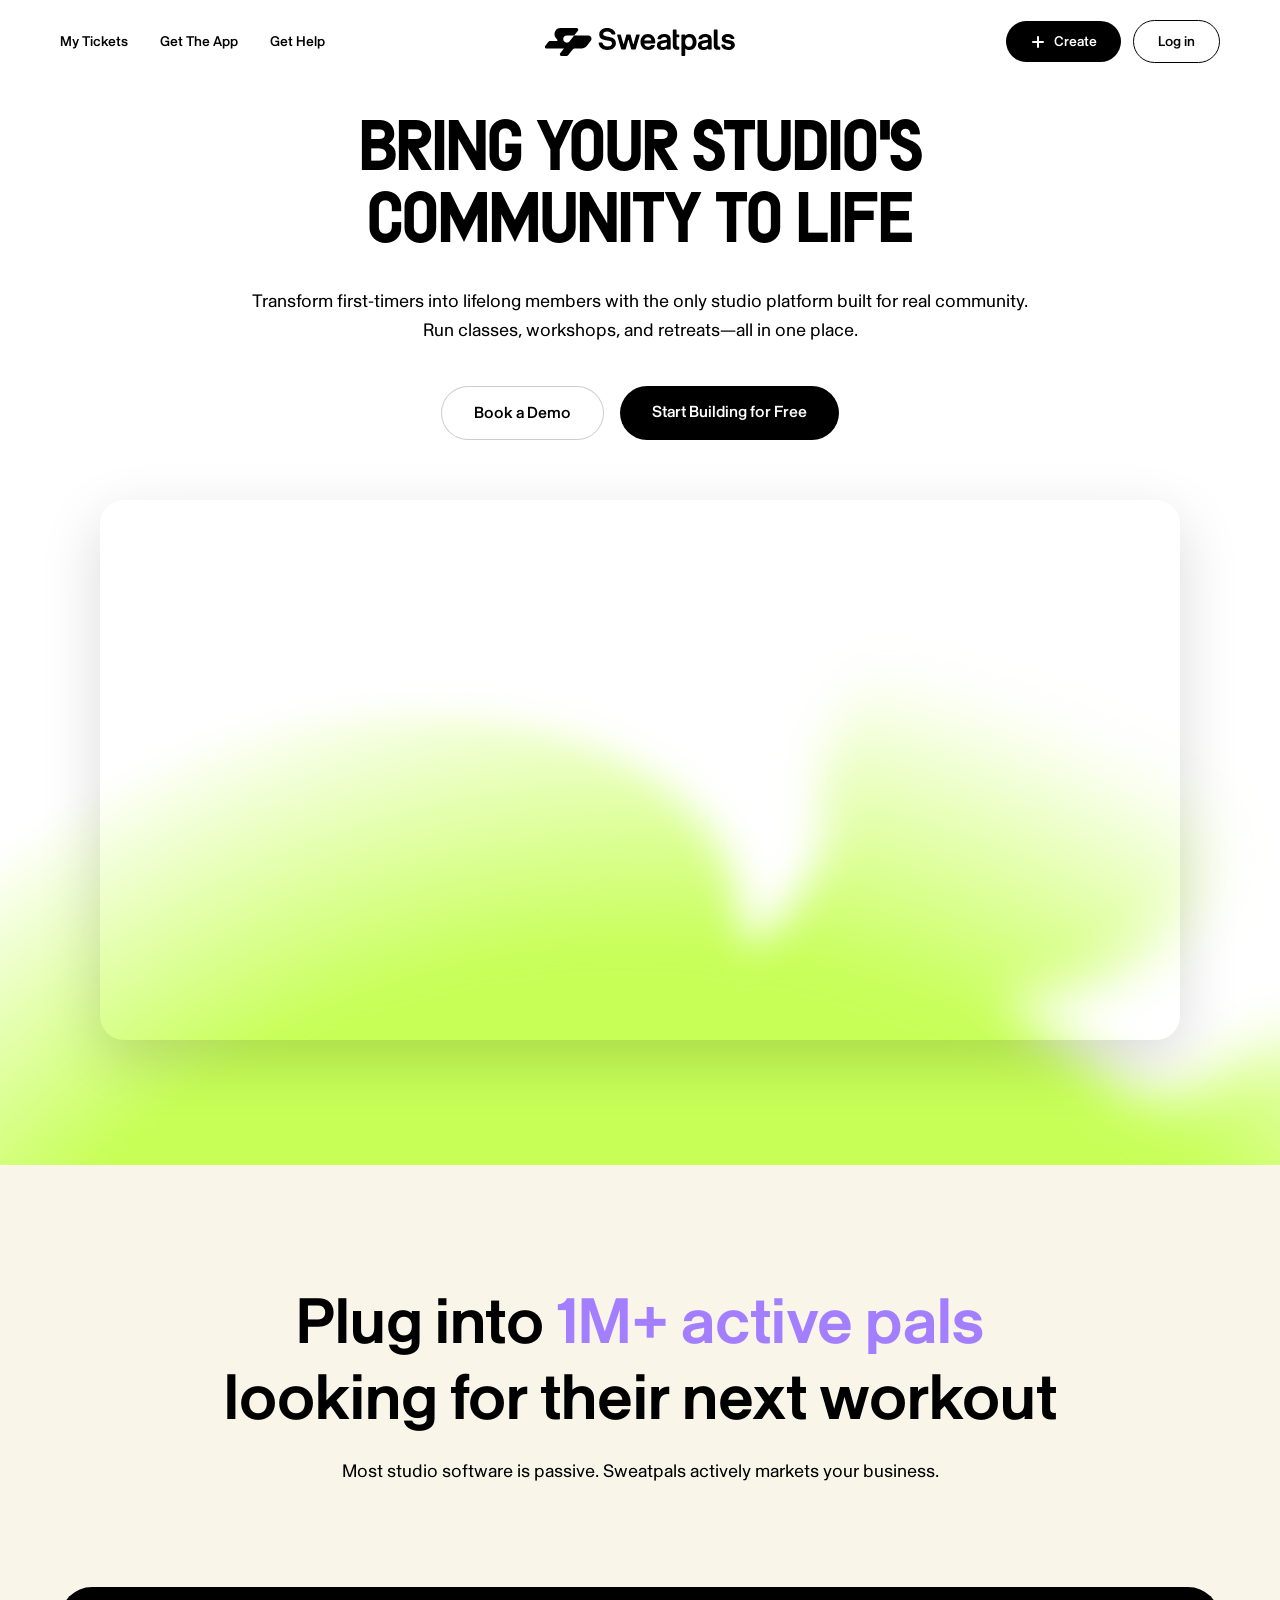
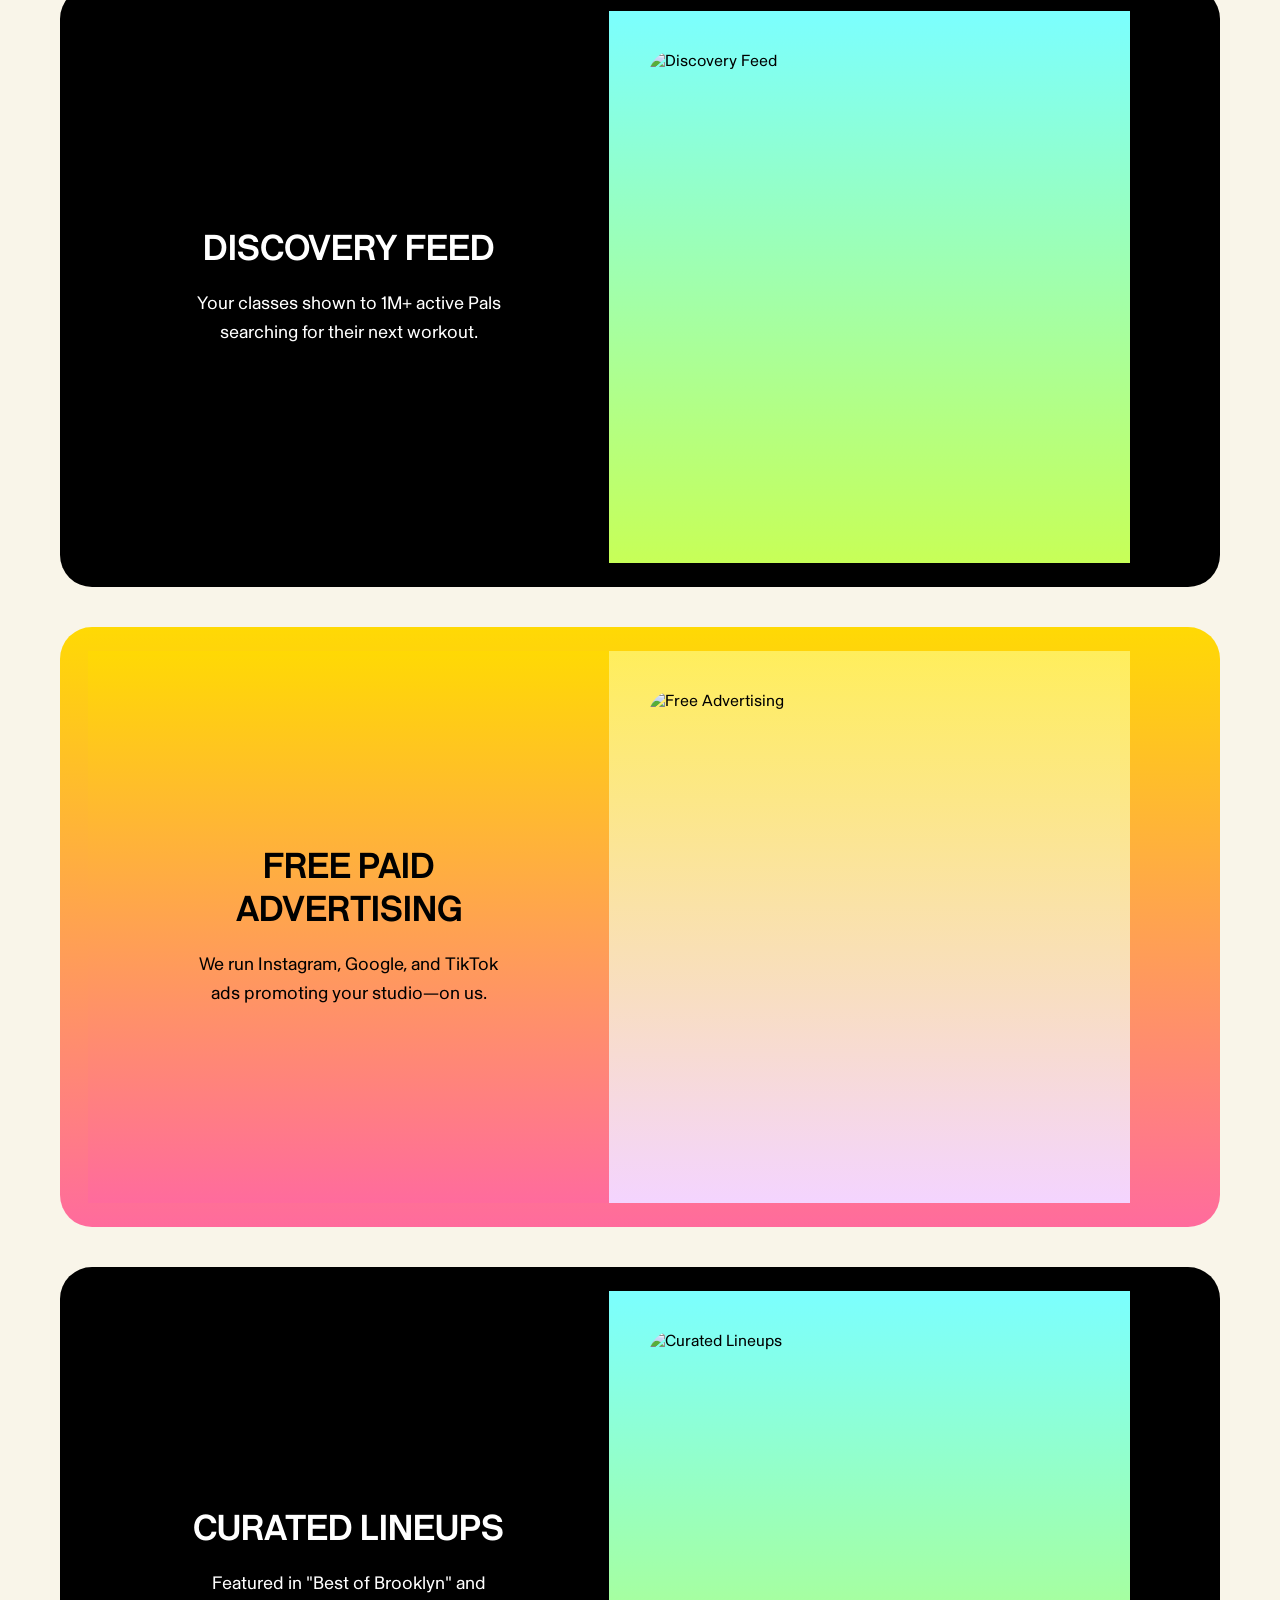
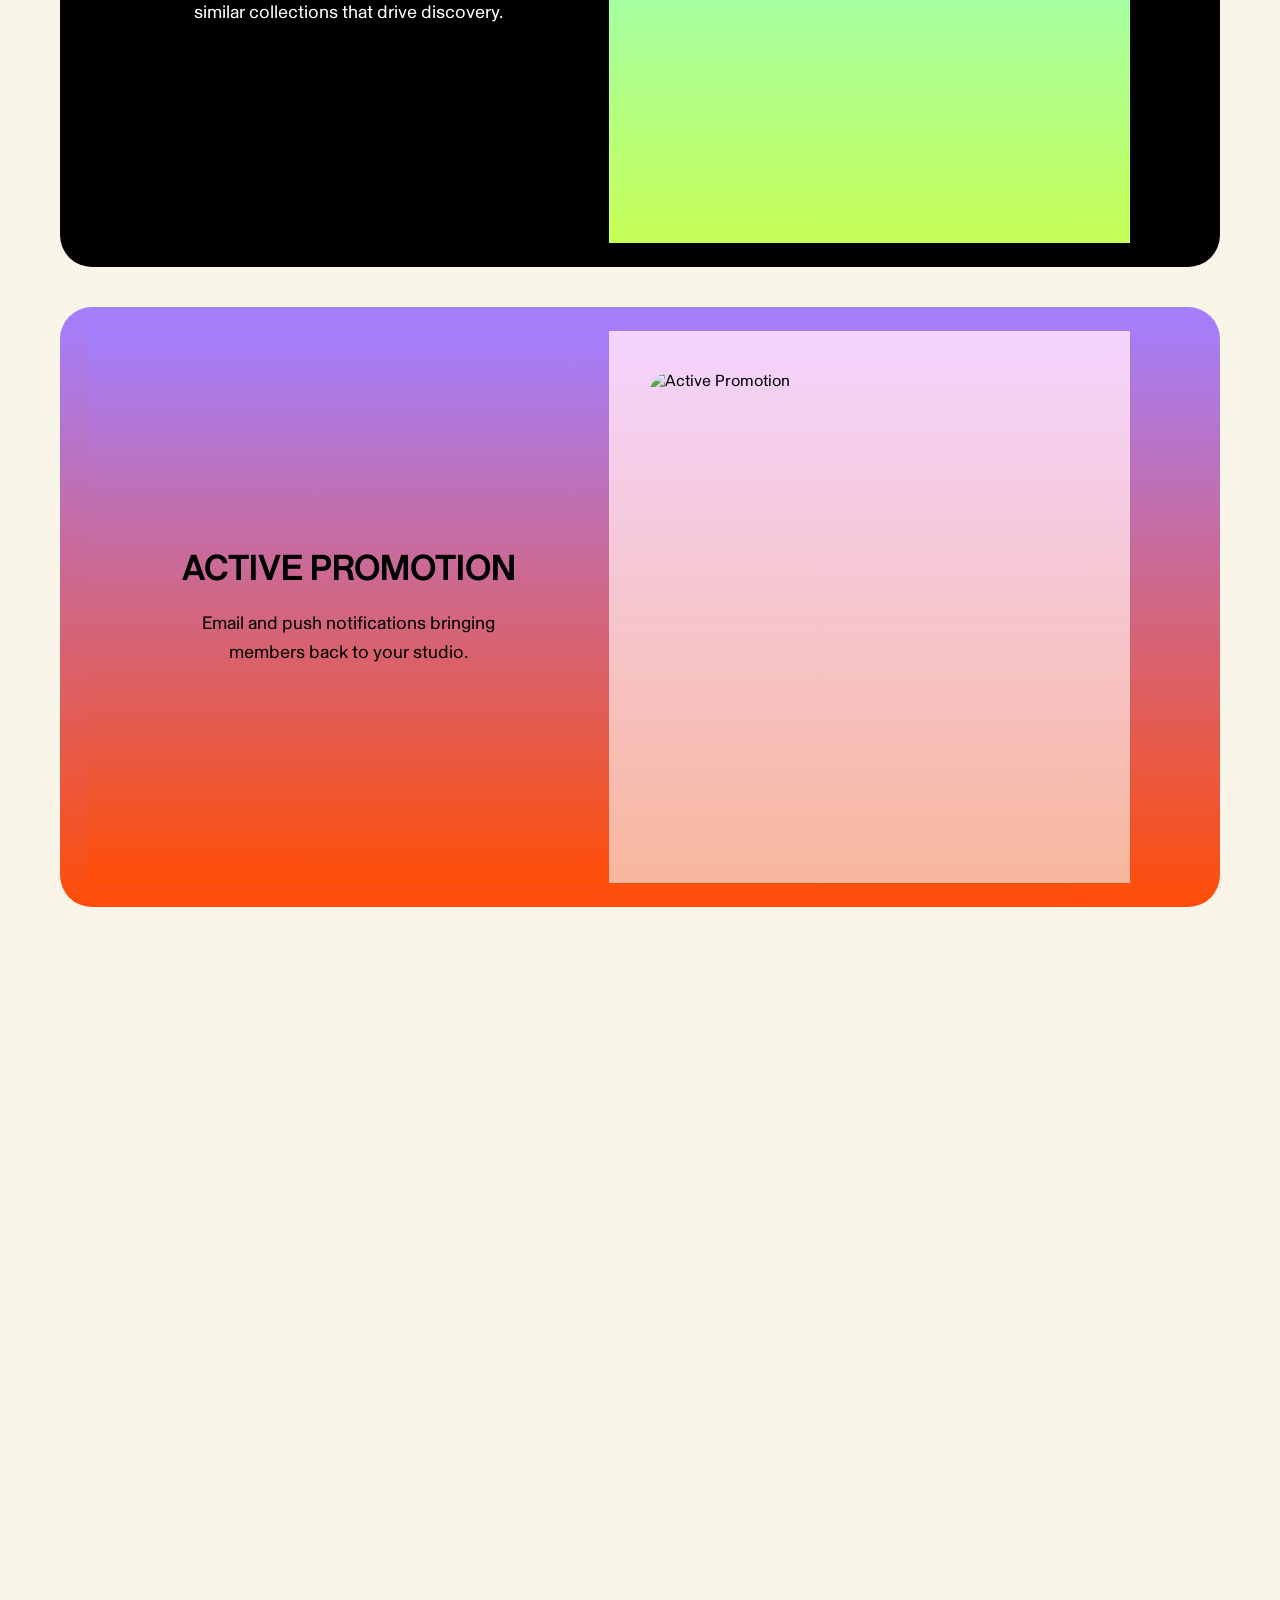
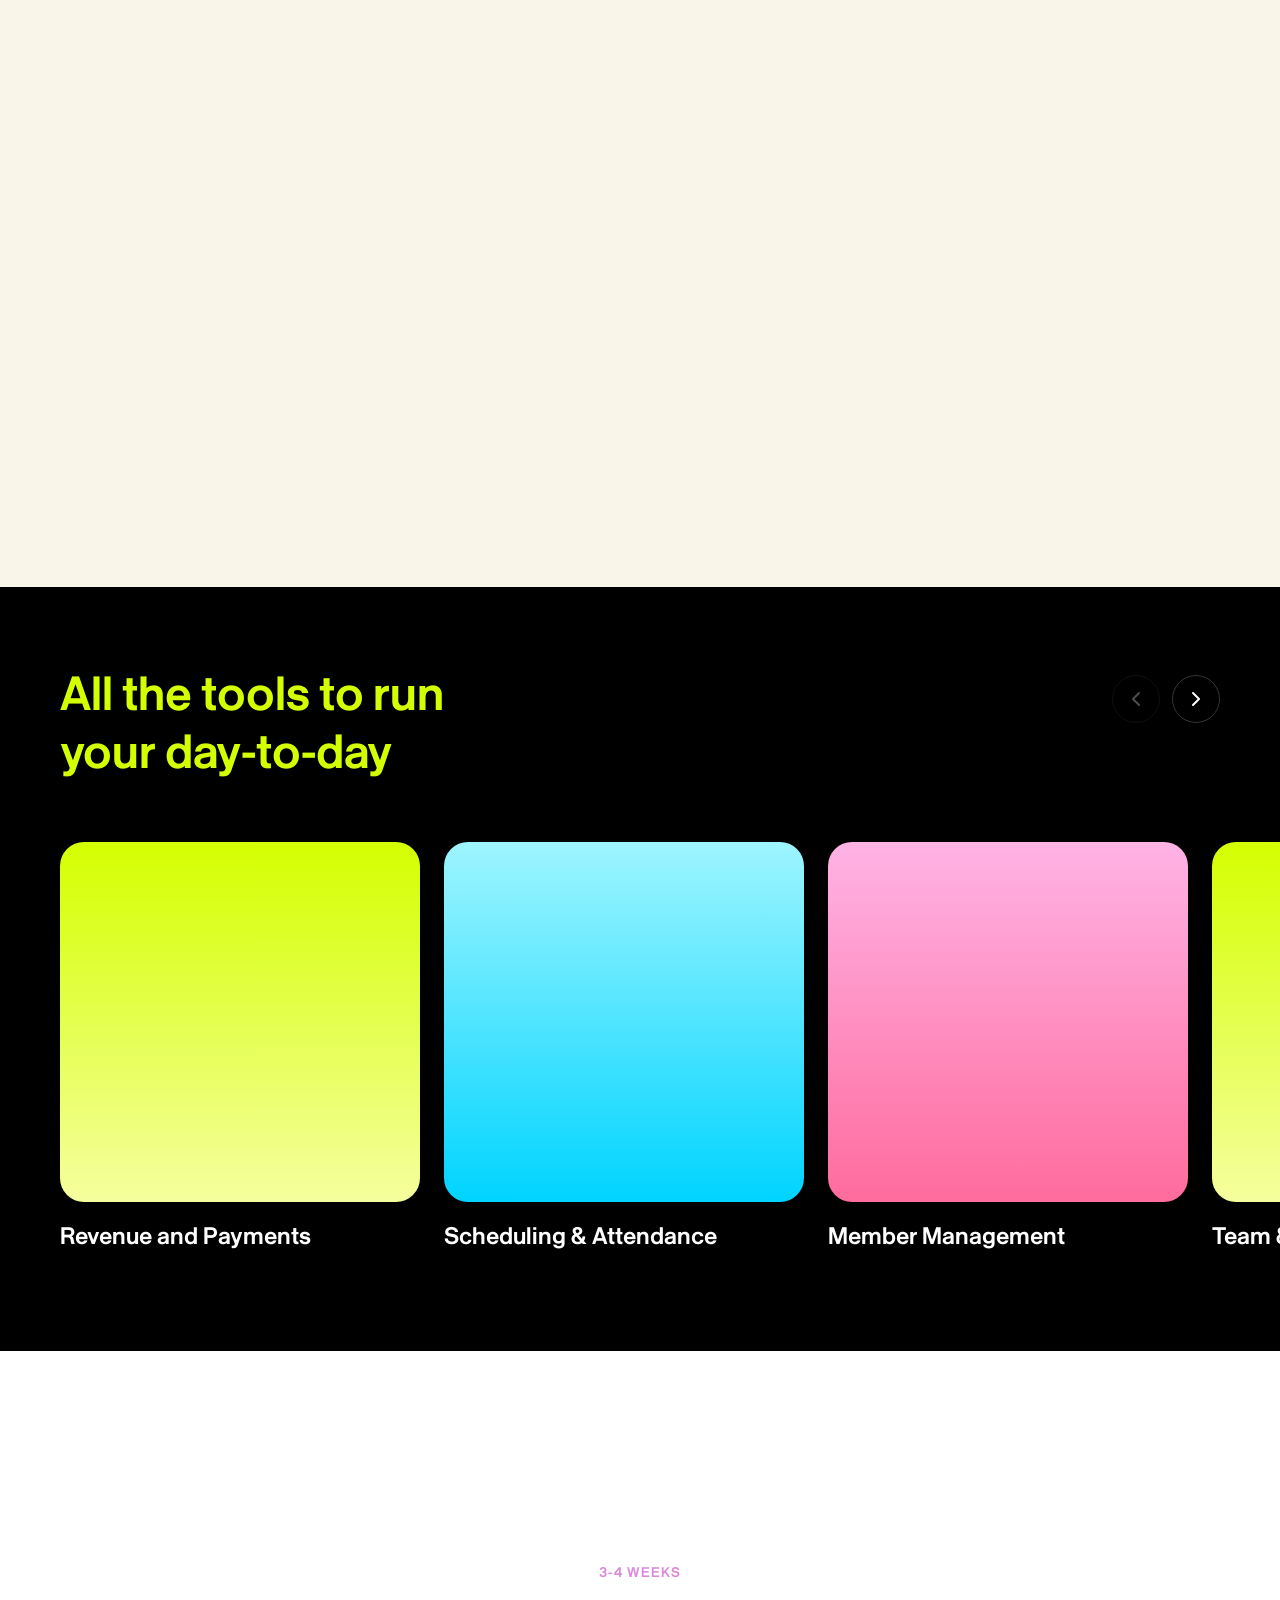
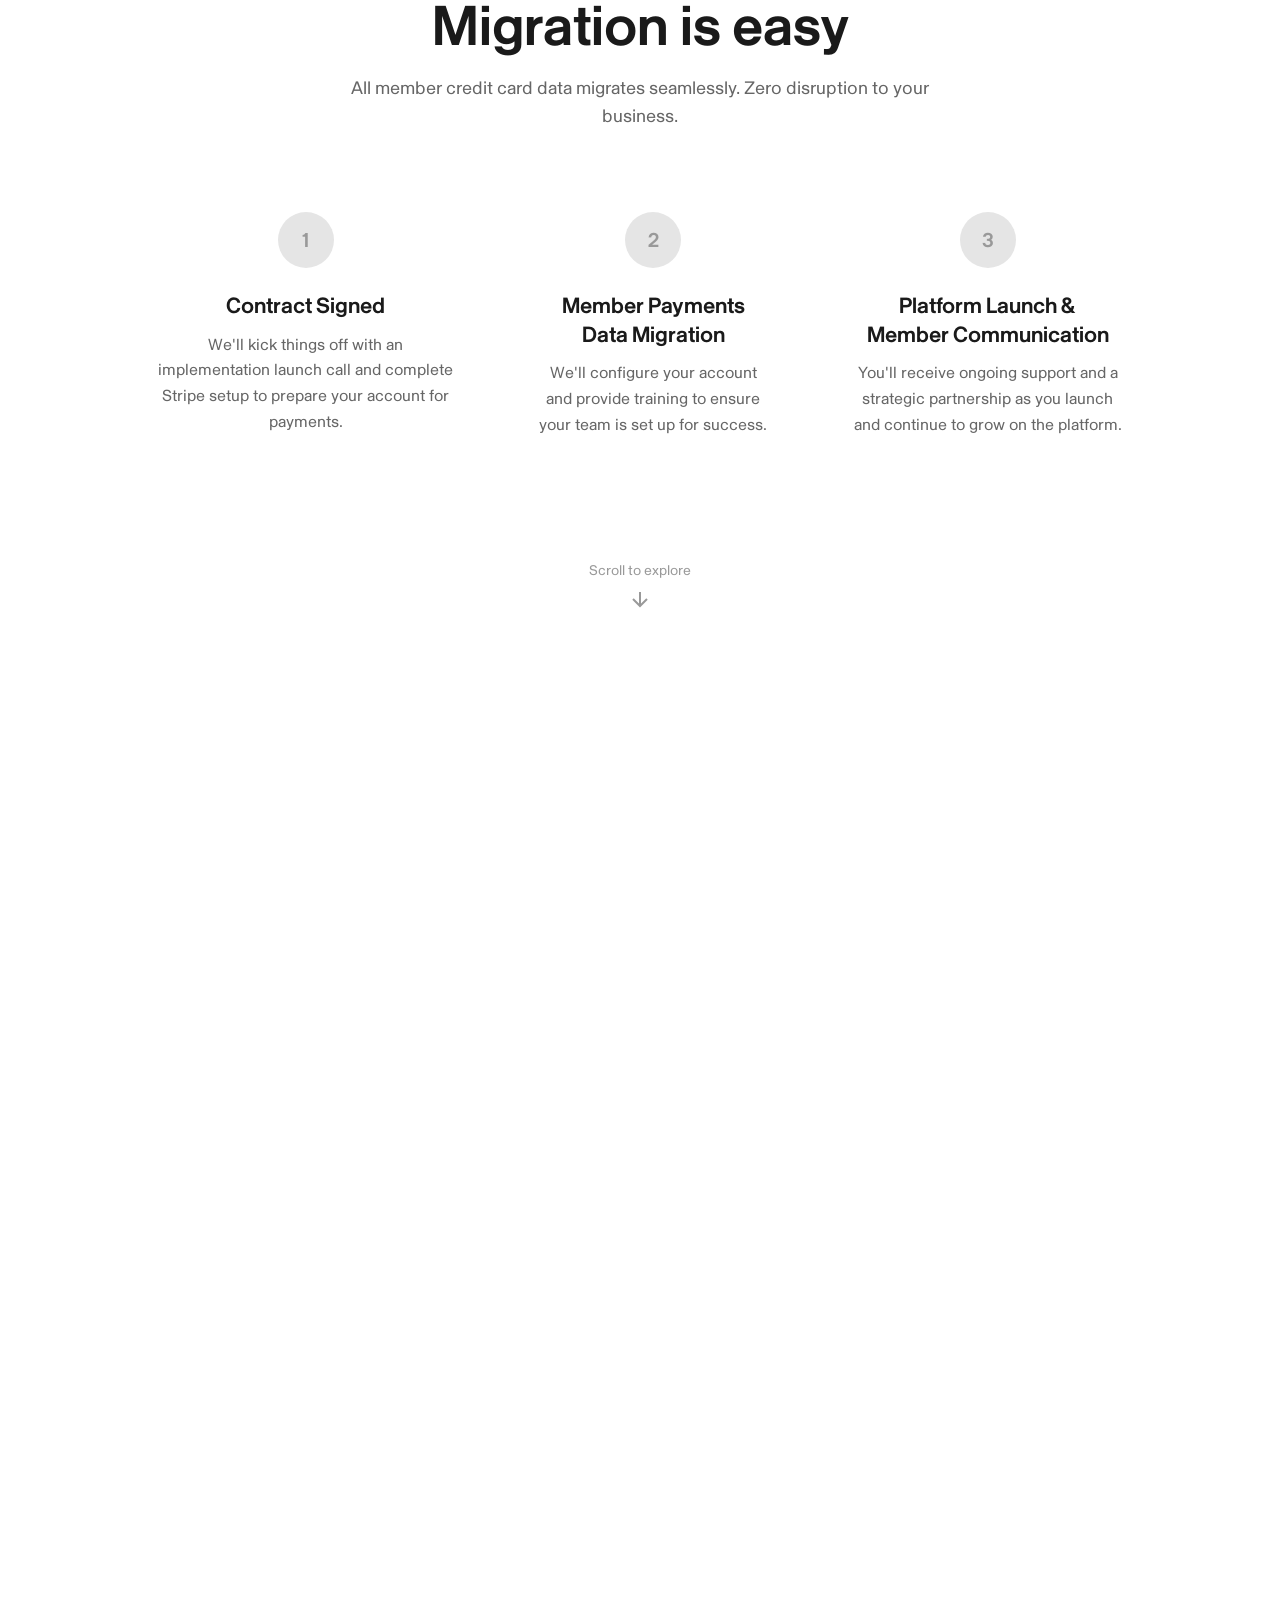
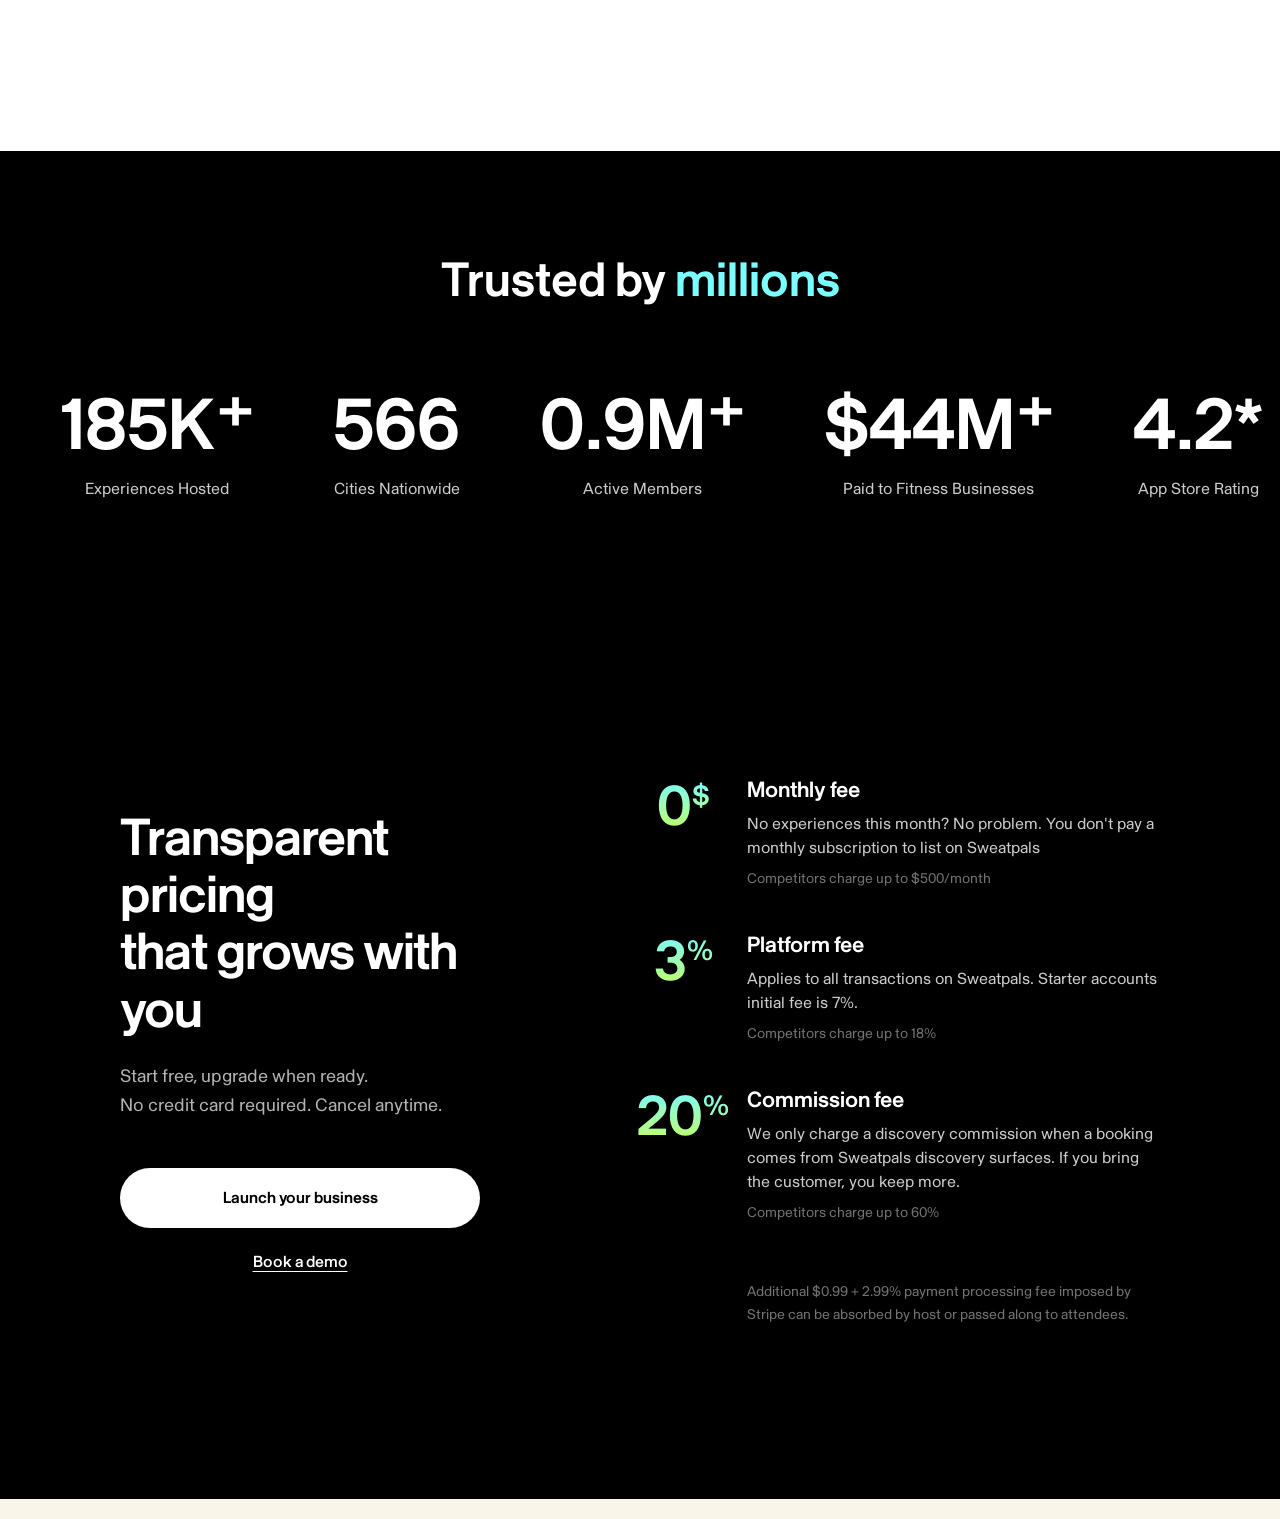
==== commit d1a5555e: "Add Build Community section" ====
--- a/index.html
+++ b/index.html
@@ -50,80 +50,6 @@
         </div>
     </section>
 
-    <!-- Build Community Section -->
-    <section class="build-community-section">
-        <div class="container">
-            <h2 class="community-title">Build community that sticks</h2>
-            <p class="community-subtitle">Offer an experience members won't leave</p>
-
-            <div class="community-grid">
-                <!-- Left Column: Social Connection (spans full height) -->
-                <div class="community-card social-card" data-bg="green">
-                    <div class="community-card-image-wrapper">
-                        <img src="images/build_social connection.jpg" alt="Social Connection" class="community-card-image">
-                    </div>
-                    <div class="community-card-content">
-                        <h3 class="community-card-title">Social Connection</h3>
-                        <p class="community-card-desc">Member feeds, profiles, direct messaging, that help members form real relationships — and show up more often.</p>
-                        <button class="community-card-arrow">
-                            <svg width="24" height="24" viewBox="0 0 24 24" fill="none" xmlns="http://www.w3.org/2000/svg">
-                                <path d="M5 12H19M19 12L12 5M19 12L12 19" stroke="currentColor" stroke-width="2" stroke-linecap="round" stroke-linejoin="round"/>
-                            </svg>
-                        </button>
-                    </div>
-                </div>
-
-                <!-- Right Column Top: Gamification -->
-                <div class="community-card" data-bg="white">
-                    <div class="community-card-image-wrapper">
-                        <img src="images/build_gamification.jpg" alt="Gamification & Retention" class="community-card-image">
-                    </div>
-                    <div class="community-card-content">
-                        <h3 class="community-card-title">Gamification & Retention</h3>
-                        <p class="community-card-desc">Challenges, streaks, and badges that encourage repeat visits and consist of weekly attendance.</p>
-                        <button class="community-card-arrow">
-                            <svg width="24" height="24" viewBox="0 0 24 24" fill="none" xmlns="http://www.w3.org/2000/svg">
-                                <path d="M5 12H19M19 12L12 5M19 12L12 19" stroke="currentColor" stroke-width="2" stroke-linecap="round" stroke-linejoin="round"/>
-                            </svg>
-                        </button>
-                    </div>
-                </div>
-
-                <!-- Right Column Middle: Events & Retreats -->
-                <div class="community-card events-card" data-bg="aqua">
-                    <div class="community-card-image-wrapper">
-                        <img src="images/build_events.jpg" alt="Events & Retreats" class="community-card-image">
-                    </div>
-                    <div class="community-card-content">
-                        <h3 class="community-card-title">Events & Retreats</h3>
-                        <p class="community-card-desc">Run workshops, retreats, and special events alongside your regular class schedule to diversify revenue.</p>
-                        <button class="community-card-arrow">
-                            <svg width="24" height="24" viewBox="0 0 24 24" fill="none" xmlns="http://www.w3.org/2000/svg">
-                                <path d="M5 12H19M19 12L12 5M19 12L12 19" stroke="currentColor" stroke-width="2" stroke-linecap="round" stroke-linejoin="round"/>
-                            </svg>
-                        </button>
-                    </div>
-                </div>
-
-                <!-- Bottom Left: Instructor Profiles -->
-                <div class="community-card instructor-card" data-bg="white">
-                    <div class="community-card-image-wrapper">
-                        <img src="images/build_instructor profiles.jpg" alt="Instructor Profiles" class="community-card-image">
-                    </div>
-                    <div class="community-card-content">
-                        <h3 class="community-card-title">Instructor Profiles</h3>
-                        <p class="community-card-desc">Members can follow instructors and get notified when they teach.</p>
-                        <button class="community-card-arrow">
-                            <svg width="24" height="24" viewBox="0 0 24 24" fill="none" xmlns="http://www.w3.org/2000/svg">
-                                <path d="M5 12H19M19 12L12 5M19 12L12 19" stroke="currentColor" stroke-width="2" stroke-linecap="round" stroke-linejoin="round"/>
-                            </svg>
-                        </button>
-                    </div>
-                </div>
-            </div>
-        </div>
-    </section>
-
     <!-- Stacking Cards Section -->
     <section class="stacking-cards-section">
         <div class="container">
@@ -235,51 +161,52 @@
         </div>
     </section>
 
-    <!-- Migration Section -->
-    <section id="migration-section" class="migration-section">
-        <div class="container">
+    <!-- Migration Section - Scroll-triggered Animation -->
+    <div id="migration-scroll-container" class="migration-scroll-container">
+        <section id="migration-section" class="migration-section-fixed">
             <div class="migration-header">
-                <p class="migration-timeline">3-4 WEEKS</p>
+                <p class="migration-eyebrow">3-4 WEEKS</p>
                 <h2 class="migration-title">Migration is easy</h2>
                 <p class="migration-subtitle">All member credit card data migrates seamlessly. Zero disruption to your business.</p>
             </div>
 
-            <div class="timeline-container">
-                <!-- Progress line -->
-                <div class="timeline-line-container">
-                    <div class="timeline-line-bg"></div>
-                    <div id="progress-line" class="timeline-line-progress" style="width: 0%"></div>
-                </div>
-
-                <!-- Step 1 -->
-                <div class="step">
-                    <div id="circle-1" class="step-circle">1</div>
-                    <div id="content-1" class="step-content">
-                        <h3 class="step-title">Contract Signed</h3>
-                        <p class="step-desc">We'll kick things off with an implementation launch call and complete Stripe setup to prepare your account for payments.</p>
-                    </div>
-                </div>
-
-                <!-- Step 2 -->
-                <div class="step">
-                    <div id="circle-2" class="step-circle">2</div>
-                    <div id="content-2" class="step-content">
-                        <h3 class="step-title">Member Payments<br>Data Migration</h3>
-                        <p class="step-desc">We'll configure your account and provide training to ensure your team is set up for success.</p>
-                    </div>
-                </div>
-
-                <!-- Step 3 -->
-                <div class="step">
-                    <div id="circle-3" class="step-circle">3</div>
-                    <div id="content-3" class="step-content">
-                        <h3 class="step-title">Platform Launch &<br>Member Communication</h3>
-                        <p class="step-desc">You'll receive ongoing support and a strategic partnership as you launch and continue to grow on the platform.</p>
-                    </div>
-                </div>
-            </div>
-        </div>
-    </section>
+            <div class="migration-timeline-wrapper">
+                <!-- Full-width gradient line -->
+                <div class="migration-line-container">
+                    <div id="migration-progress-line" class="migration-progress-line"></div>
+                </div>
+
+                <!-- Steps -->
+                <div class="migration-steps-wrapper">
+                    <div class="migration-step" id="migration-step-1">
+                        <div class="migration-step-circle">1</div>
+                        <h3 class="migration-step-title">Contract Signed</h3>
+                        <p class="migration-step-desc">We'll kick things off with an implementation launch call and complete Stripe setup to prepare your account for payments.</p>
+                    </div>
+
+                    <div class="migration-step" id="migration-step-2">
+                        <div class="migration-step-circle">2</div>
+                        <h3 class="migration-step-title">Member Payments<br>Data Migration</h3>
+                        <p class="migration-step-desc">We'll configure your account and provide training to ensure your team is set up for success.</p>
+                    </div>
+
+                    <div class="migration-step" id="migration-step-3">
+                        <div class="migration-step-circle">3</div>
+                        <h3 class="migration-step-title">Platform Launch &<br>Member Communication</h3>
+                        <p class="migration-step-desc">You'll receive ongoing support and a strategic partnership as you launch and continue to grow on the platform.</p>
+                    </div>
+                </div>
+            </div>
+
+            <!-- Scroll indicator -->
+            <div class="migration-scroll-indicator" id="migration-scroll-indicator">
+                <span>Scroll to explore</span>
+                <svg width="24" height="24" viewBox="0 0 24 24" fill="none" stroke="currentColor" stroke-width="2">
+                    <path d="M12 5v14M19 12l-7 7-7-7"/>
+                </svg>
+            </div>
+        </section>
+    </div>
 
     <!-- Stats Section -->
     <section class="stats-section">
@@ -314,6 +241,61 @@
         </div>
     </section>
 
+    <!-- Pricing Section -->
+    <section class="pricing-section">
+        <div class="container">
+            <div class="pricing-layout">
+                <!-- Left Column - Title and CTAs -->
+                <div class="pricing-left">
+                    <h2 class="pricing-title">Transparent pricing<br>that grows with you</h2>
+                    <p class="pricing-subtitle">Start free, upgrade when ready.<br>No credit card required. Cancel anytime.</p>
+                    <div class="pricing-ctas">
+                        <button class="btn-primary">Launch your business</button>
+                        <button class="btn-text">Book a demo</button>
+                    </div>
+                </div>
+
+                <!-- Right Column - Pricing Tiers -->
+                <div class="pricing-right">
+                    <div class="pricing-tier" data-tier="1">
+                        <div class="tier-icon">
+                            <span class="tier-icon-text">0<span class="symbol">$</span></span>
+                        </div>
+                        <div class="tier-content">
+                            <h3 class="tier-title">Monthly fee</h3>
+                            <p class="tier-desc">No experiences this month? No problem. You don't pay a monthly subscription to list on Sweatpals</p>
+                            <p class="tier-comparison">Competitors charge up to $500/month</p>
+                        </div>
+                    </div>
+
+                    <div class="pricing-tier" data-tier="2">
+                        <div class="tier-icon">
+                            <span class="tier-icon-text">3<span class="symbol">%</span></span>
+                        </div>
+                        <div class="tier-content">
+                            <h3 class="tier-title">Platform fee</h3>
+                            <p class="tier-desc">Applies to all transactions on Sweatpals. Starter accounts initial fee is 7%.</p>
+                            <p class="tier-comparison">Competitors charge up to 18%</p>
+                        </div>
+                    </div>
+
+                    <div class="pricing-tier" data-tier="3">
+                        <div class="tier-icon">
+                            <span class="tier-icon-text">20<span class="symbol">%</span></span>
+                        </div>
+                        <div class="tier-content">
+                            <h3 class="tier-title">Commission fee</h3>
+                            <p class="tier-desc">We only charge a discovery commission when a booking comes from Sweatpals discovery surfaces. If you bring the customer, you keep more.</p>
+                            <p class="tier-comparison">Competitors charge up to 60%</p>
+                        </div>
+                    </div>
+
+                    <p class="pricing-footnote">Additional $0.99 + 2.99% payment processing fee imposed by Stripe can be absorbed by host or passed along to attendees.</p>
+                </div>
+            </div>
+        </div>
+    </section>
+
     <script src="https://cdnjs.cloudflare.com/ajax/libs/gsap/3.12.2/gsap.min.js"></script>
     <script src="https://cdnjs.cloudflare.com/ajax/libs/gsap/3.12.2/ScrollTrigger.min.js"></script>
     <script src="script.js"></script>
--- a/styles.css
+++ b/styles.css
@@ -301,8 +301,8 @@
 
 /* Build Community Section */
 .build-community-section {
-    padding: 120px 0;
-    background-color: #000000;
+    padding: 100px 0 120px;
+    background-color: var(--color-mat-black);
 }
 
 .community-title {
@@ -310,152 +310,167 @@
     font-size: 56px;
     font-weight: 700;
     line-height: 1.1;
-    color: var(--color-grass-green);
     text-align: center;
     margin-bottom: 16px;
+    color: #ffffff;
+}
+
+.community-title .highlight {
+    color: var(--color-grass-green);
 }
 
 .community-subtitle {
     font-family: 'Skandia', sans-serif;
-    font-size: 20px;
+    font-size: 18px;
     font-weight: 400;
-    color: rgba(255, 255, 255, 0.8);
+    color: rgba(255, 255, 255, 0.7);
     text-align: center;
     margin-bottom: 80px;
 }
 
 .community-grid {
-    display: grid;
-    grid-template-columns: 1fr 1fr;
+    display: flex;
     gap: 24px;
-    max-width: 1200px;
+    max-width: 1080px;
     margin: 0 auto;
+}
+
+.grid-column {
+    flex: 1;
+    display: flex;
+    flex-direction: column;
+    gap: 24px;
 }
 
 .community-card {
     position: relative;
-    border-radius: 32px;
+    border-radius: 24px;
     overflow: hidden;
     cursor: pointer;
-    height: 463px;
-}
-
-.community-card.social-card {
-    height: 540px;
-    grid-row: span 2;
-}
-
-.community-card.events-card {
-    height: 540px;
-    grid-row: span 2;
-}
-
-.community-card.instructor-card {
-    height: 463px;
-}
-
-.community-card[data-bg="green"] {
-    background: var(--color-grass-green);
-}
-
-.community-card[data-bg="white"] {
-    background: var(--color-off-white);
-}
-
-.community-card[data-bg="aqua"] {
-    background: var(--color-endorphin-aqua);
-}
-
-.community-card-image-wrapper {
+}
+
+/* Social Connection - tall top left */
+.card-social {
+    height: 520px;
+    background-color: var(--color-grass-green);
+}
+
+/* Instructor - shorter bottom left */
+.card-instructor {
+    height: 380px;
+    background-color: var(--color-off-white);
+}
+
+/* Gamification - shorter top right */
+.card-gamification {
+    height: 380px;
+    background-color: var(--color-off-white);
+}
+
+/* Events - tall bottom right */
+.card-events {
+    height: 520px;
+    background-color: var(--color-endorphin-aqua);
+}
+
+.card-image {
+    position: absolute;
+    top: 0;
+    left: 0;
     width: 100%;
-    overflow: hidden;
-    position: relative;
-}
-
-.community-card.social-card .community-card-image-wrapper,
-.community-card.events-card .community-card-image-wrapper {
-    height: 340px;
-}
-
-.community-card:not(.social-card):not(.events-card) .community-card-image-wrapper {
-    height: 260px;
-}
-
-.community-card-image {
-    width: 100%;
-    height: 100%;
+    height: calc(100% - 100px);
     object-fit: cover;
+    object-position: center top;
     transition: transform 0.6s cubic-bezier(0.4, 0, 0.2, 1);
-}
-
-.community-card:hover .community-card-image {
+    z-index: 1;
+}
+
+.community-card:hover .card-image {
     transform: scale(1.08);
 }
 
-.community-card-content {
+.card-content {
     position: absolute;
     bottom: 0;
     left: 0;
     right: 0;
-    padding: 32px;
-    padding-bottom: 32px;
-    transition: padding-bottom 0.4s cubic-bezier(0.4, 0, 0.2, 1);
-}
-
-.community-card:hover .community-card-content {
-    padding-bottom: 52px;
-}
-
-.community-card-title {
-    font-family: 'Skandia', sans-serif;
-    font-size: 28px;
+    padding: 24px 28px;
+    padding-right: 90px;
+    min-height: 100px;
+    z-index: 2;
+}
+
+.card-social .card-content {
+    background-color: var(--color-grass-green);
+}
+
+.card-events .card-content {
+    background-color: var(--color-endorphin-aqua);
+}
+
+.card-gamification .card-content,
+.card-instructor .card-content {
+    background-color: var(--color-off-white);
+}
+
+.card-title {
+    font-family: 'Skandia', sans-serif;
+    font-size: 24px;
     font-weight: 700;
     line-height: 1.2;
-    color: #000000;
-    margin: 0 0 12px 0;
-}
-
-.community-card-desc {
-    font-family: 'Skandia', sans-serif;
-    font-size: 16px;
+    color: var(--color-mat-black);
+    margin: 0;
+}
+
+.card-arrow {
+    position: absolute;
+    bottom: 24px;
+    right: 28px;
+    width: 44px;
+    height: 44px;
+    min-width: 44px;
+    border-radius: 50%;
+    background: transparent;
+    border: 1.5px solid rgba(0, 0, 0, 0.2);
+    display: flex;
+    align-items: center;
+    justify-content: center;
+    cursor: pointer;
+    transition: background 0.3s ease, border-color 0.3s ease;
+    z-index: 2;
+}
+
+.card-arrow svg {
+    color: var(--color-mat-black);
+    width: 20px;
+    height: 20px;
+}
+
+.community-card:hover .card-arrow {
+    background: rgba(0, 0, 0, 0.08);
+    border-color: rgba(0, 0, 0, 0.3);
+}
+
+.card-desc {
+    font-family: 'Skandia', sans-serif;
+    font-size: 15px;
     font-weight: 400;
     line-height: 1.5;
-    color: rgba(0, 0, 0, 0.8);
+    color: rgba(0, 0, 0, 0.75);
     margin: 0;
     padding-right: 60px;
+    max-height: 0;
     opacity: 0;
-    max-height: 0;
     overflow: hidden;
-    transition: opacity 0.4s cubic-bezier(0.4, 0, 0.2, 1), max-height 0.4s cubic-bezier(0.4, 0, 0.2, 1);
-}
-
-.community-card:hover .community-card-desc {
+    transition: max-height 0.4s cubic-bezier(0.4, 0, 0.2, 1),
+                opacity 0.4s cubic-bezier(0.4, 0, 0.2, 1),
+                margin-top 0.4s cubic-bezier(0.4, 0, 0.2, 1);
+}
+
+.community-card:hover .card-desc {
+    max-height: 100px;
     opacity: 1;
-    max-height: 120px;
-}
-
-.community-card-arrow {
-    position: absolute;
-    bottom: 32px;
-    right: 32px;
-    width: 48px;
-    height: 48px;
-    border-radius: 50%;
-    background: rgba(0, 0, 0, 0.1);
-    border: 1px solid rgba(0, 0, 0, 0.2);
-    display: flex;
-    align-items: center;
-    justify-content: center;
-    cursor: pointer;
-    transition: background 0.3s ease;
-}
-
-.community-card-arrow svg {
-    color: #000000;
-}
-
-.community-card:hover .community-card-arrow {
-    background: rgba(0, 0, 0, 0.15);
+    margin-top: 12px;
 }
 
 /* Stacking Cards Section */
@@ -797,32 +812,38 @@
     padding: 0 60px;
 }
 
-/* Migration Section - Scroll-driven Timeline */
-.migration-section {
-    min-height: 100vh;
-    display: flex;
-    align-items: center;
+/* Migration Section - Scroll-triggered Animation */
+.migration-scroll-container {
+    height: 400vh;
+    position: relative;
+    background-color: #ffffff;
+}
+
+.migration-section-fixed {
+    position: sticky;
+    top: 0;
+    left: 0;
+    width: 100%;
+    height: 100vh;
+    display: flex;
+    flex-direction: column;
     justify-content: center;
-    padding: 120px 60px;
-    background-color: #F9F5E9;
-}
-
-.migration-section .container {
-    max-width: 1400px;
-    width: 100%;
+    align-items: center;
+    background: #ffffff;
+    overflow: hidden;
 }
 
 .migration-header {
     text-align: center;
-    margin-bottom: 120px;
-}
-
-.migration-timeline {
+    margin-bottom: 80px;
+}
+
+.migration-eyebrow {
     font-family: 'Skandia', sans-serif;
     font-size: 14px;
-    font-weight: 700;
-    letter-spacing: 2px;
-    color: #A37FFF;
+    font-weight: 600;
+    letter-spacing: 1px;
+    color: #D98BD9;
     margin-bottom: 16px;
 }
 
@@ -831,7 +852,7 @@
     font-size: 56px;
     font-weight: 700;
     line-height: 1.1;
-    color: #000000;
+    color: #1a1a1a;
     margin-bottom: 16px;
 }
 
@@ -840,102 +861,337 @@
     font-size: 18px;
     font-weight: 400;
     line-height: 1.6;
-    color: rgba(0, 0, 0, 0.7);
+    color: #666;
     max-width: 600px;
     margin: 0 auto;
 }
 
-.timeline-container {
+.migration-timeline-wrapper {
     position: relative;
-    display: grid;
-    grid-template-columns: repeat(3, 1fr);
-    gap: 60px;
-    max-width: 1200px;
-    margin: 0 auto;
-}
-
-.timeline-line-container {
+    width: 100%;
+}
+
+/* Full-width gradient line */
+.migration-line-container {
     position: absolute;
-    top: 32px;
-    left: 32px;
-    right: 32px;
+    top: 28px;
+    left: 0;
+    width: 100%;
     height: 6px;
-    pointer-events: none;
     z-index: 1;
 }
 
-.timeline-line-bg {
+.migration-progress-line {
     position: absolute;
+    top: 0;
+    left: 0;
+    width: 0%;
+    height: 100%;
+    background: linear-gradient(90deg, #D946EF 0%, #EC4899 25%, #F97316 50%, #FBBF24 75%, #FDE047 100%);
+    transition: width 0.1s ease-out;
+}
+
+/* Steps wrapper */
+.migration-steps-wrapper {
+    display: flex;
+    justify-content: center;
+    position: relative;
+    z-index: 3;
+    padding: 0 12%;
     width: 100%;
-    height: 100%;
-    background: rgba(0, 0, 0, 0.1);
-    border-radius: 3px;
-}
-
-.timeline-line-progress {
-    position: absolute;
-    height: 100%;
-    background: linear-gradient(to right, #A37FFF, #7BFFFF, #C7FF57);
-    border-radius: 3px;
-    transition: width 0.2s ease-out;
-}
-
-.step {
-    position: relative;
-    z-index: 10;
-}
-
-.step-circle {
-    width: 64px;
-    height: 64px;
-    border-radius: 50%;
-    display: flex;
-    align-items: center;
-    justify-content: center;
-    font-family: 'Skandia', sans-serif;
-    font-size: 24px;
-    font-weight: 700;
-    margin: 0 auto 32px;
-    transition: all 0.5s ease;
-    background-color: rgba(0, 0, 0, 0.1);
-    color: rgba(0, 0, 0, 0.3);
-    transform: scale(1);
-}
-
-.step-circle.active {
-    background-color: #000000;
-    color: #ffffff;
-    transform: scale(1.1);
-}
-
-.step-content {
-    transition: all 0.7s ease;
-    opacity: 0.3;
+    gap: 80px;
+}
+
+/* Individual step */
+.migration-step {
+    max-width: 320px;
+    text-align: center;
+    opacity: 0;
     transform: translateY(20px);
-}
-
-.step-content.active {
+    transition: opacity 0.5s ease, transform 0.5s ease;
+}
+
+.migration-step.active {
     opacity: 1;
     transform: translateY(0);
 }
 
-.step-title {
-    font-family: 'Skandia', sans-serif;
-    font-size: 24px;
-    font-weight: 700;
+/* Step number circle */
+.migration-step-circle {
+    width: 56px;
+    height: 56px;
+    background: #e5e5e5;
+    border-radius: 50%;
+    display: flex;
+    align-items: center;
+    justify-content: center;
+    font-family: 'Skandia', sans-serif;
+    font-size: 20px;
+    font-weight: 700;
+    color: #999;
+    margin: 0 auto 24px;
+    transition: background 0.3s ease, color 0.3s ease;
+}
+
+.migration-step.active .migration-step-circle {
+    background: #1a1a1a;
+    color: #fff;
+}
+
+/* Step content */
+.migration-step-title {
+    font-family: 'Skandia', sans-serif;
+    font-size: 22px;
+    font-weight: 700;
+    color: #1a1a1a;
+    margin-bottom: 12px;
     line-height: 1.3;
+}
+
+.migration-step-desc {
+    font-family: 'Skandia', sans-serif;
+    font-size: 16px;
+    color: #666;
+    line-height: 1.6;
+}
+
+/* Scroll indicator */
+.migration-scroll-indicator {
+    position: absolute;
+    bottom: 40px;
+    left: 50%;
+    transform: translateX(-50%);
+    font-family: 'Skandia', sans-serif;
+    font-size: 14px;
+    color: #999;
+    display: flex;
+    flex-direction: column;
+    align-items: center;
+    gap: 8px;
+    opacity: 1;
+    transition: opacity 0.3s ease;
+}
+
+.migration-scroll-indicator.hidden {
+    opacity: 0;
+}
+
+.migration-scroll-indicator svg {
+    animation: migrationBounce 2s infinite;
+}
+
+@keyframes migrationBounce {
+    0%, 20%, 50%, 80%, 100% {
+        transform: translateY(0);
+    }
+    40% {
+        transform: translateY(10px);
+    }
+    60% {
+        transform: translateY(5px);
+    }
+}
+
+/* Pricing Section */
+.pricing-section {
+    min-height: 100vh;
+    display: flex;
+    align-items: center;
+    padding: 120px 60px;
+    background-color: #000000;
+}
+
+.pricing-layout {
+    display: grid;
+    grid-template-columns: 1fr 1.2fr;
+    gap: 100px;
+    align-items: center;
+}
+
+/* Left Column */
+.pricing-left {
+    padding-right: 40px;
+}
+
+.pricing-title {
+    font-family: 'Skandia', sans-serif;
+    font-size: 52px;
+    font-weight: 700;
+    line-height: 1.1;
+    color: #ffffff;
+    margin-bottom: 24px;
+    letter-spacing: -0.02em;
+}
+
+.pricing-subtitle {
+    font-family: 'Skandia', sans-serif;
+    font-size: 18px;
+    font-weight: 400;
+    line-height: 1.6;
+    color: rgba(255, 255, 255, 0.7);
+    margin-bottom: 48px;
+}
+
+.pricing-ctas {
+    display: flex;
+    flex-direction: column;
+    gap: 8px;
+    max-width: 360px;
+}
+
+.btn-primary {
+    font-family: 'Skandia', sans-serif;
+    font-size: 16px;
+    font-weight: 600;
+    padding: 20px 32px;
+    border-radius: 50px;
+    border: none;
+    background-color: #ffffff;
     color: #000000;
-    margin-bottom: 16px;
-    text-align: center;
-}
-
-.step-desc {
+    cursor: pointer;
+    transition: all 0.3s ease;
+}
+
+.btn-primary:hover {
+    background-color: rgba(255, 255, 255, 0.9);
+    transform: translateY(-2px);
+}
+
+.btn-text {
+    font-family: 'Skandia', sans-serif;
+    font-size: 16px;
+    font-weight: 500;
+    padding: 16px 32px;
+    background: transparent;
+    border: none;
+    color: #ffffff;
+    cursor: pointer;
+    transition: opacity 0.3s ease;
+    text-decoration: underline;
+    text-underline-offset: 4px;
+}
+
+.btn-text:hover {
+    opacity: 0.7;
+}
+
+/* Right Column */
+.pricing-right {
+    display: flex;
+    flex-direction: column;
+    gap: 40px;
+}
+
+.pricing-tier {
+    display: flex;
+    gap: 28px;
+    align-items: flex-start;
+    opacity: 0;
+    transform: translateY(30px);
+    transition: opacity 0.7s ease-out, transform 0.7s ease-out;
+}
+
+.pricing-tier.visible {
+    opacity: 1;
+    transform: translateY(0);
+}
+
+.tier-icon {
+    flex-shrink: 0;
+    width: 72px;
+    height: 72px;
+    display: flex;
+    align-items: center;
+    justify-content: center;
+}
+
+.tier-icon img {
+    width: 100%;
+    height: auto;
+    object-fit: contain;
+}
+
+/* Gradient text for icons */
+.tier-icon-text {
+    font-family: 'Skandia', sans-serif;
+    font-size: 56px;
+    font-weight: 700;
+    background: linear-gradient(180deg, #7BFFFF 0%, #C7FF57 100%);
+    -webkit-background-clip: text;
+    -webkit-text-fill-color: transparent;
+    background-clip: text;
+    line-height: 1;
+}
+
+.tier-icon-text .symbol {
+    font-size: 28px;
+    vertical-align: super;
+}
+
+.tier-content {
+    flex: 1;
+    padding-top: 4px;
+}
+
+.tier-title {
+    font-family: 'Skandia', sans-serif;
+    font-size: 22px;
+    font-weight: 700;
+    color: #ffffff;
+    margin-bottom: 8px;
+}
+
+.tier-desc {
     font-family: 'Skandia', sans-serif;
     font-size: 16px;
     font-weight: 400;
+    line-height: 1.5;
+    color: rgba(255, 255, 255, 0.8);
+    margin-bottom: 10px;
+}
+
+.tier-comparison {
+    font-family: 'Skandia', sans-serif;
+    font-size: 14px;
+    font-weight: 400;
+    color: rgba(255, 255, 255, 0.45);
+}
+
+.pricing-footnote {
+    font-family: 'Skandia', sans-serif;
+    font-size: 14px;
+    font-weight: 400;
     line-height: 1.6;
-    color: rgba(0, 0, 0, 0.7);
-    text-align: center;
+    color: rgba(255, 255, 255, 0.45);
+    margin-top: 20px;
+    padding-left: 100px;
+    opacity: 0;
+    transform: translateY(20px);
+    transition: opacity 0.7s ease-out, transform 0.7s ease-out;
+    transition-delay: 0.6s;
+}
+
+.pricing-footnote.visible {
+    opacity: 1;
+    transform: translateY(0);
+}
+
+/* Build Community Section - Responsive */
+@media (max-width: 900px) {
+    .community-title {
+        font-size: 40px;
+    }
+
+    .community-grid {
+        flex-direction: column;
+    }
+
+    .card-social,
+    .card-instructor,
+    .card-gamification,
+    .card-events {
+        height: 420px;
+    }
 }
 
 @media (max-width: 768px) {
@@ -1001,4 +1257,89 @@
     .card-title {
         font-size: 20px;
     }
-}
+
+    /* Pricing responsive - 768px */
+    .pricing-section {
+        padding: 60px 24px;
+    }
+
+    .pricing-layout {
+        grid-template-columns: 1fr;
+        gap: 60px;
+    }
+
+    .pricing-left {
+        padding-right: 0;
+        text-align: center;
+    }
+
+    .pricing-ctas {
+        margin: 0 auto;
+    }
+
+    .pricing-title {
+        font-size: 36px;
+    }
+
+    .pricing-subtitle {
+        font-size: 16px;
+    }
+
+    .pricing-tier {
+        gap: 20px;
+    }
+
+    .tier-icon {
+        width: 56px;
+        height: 56px;
+    }
+
+    .tier-icon-text {
+        font-size: 44px;
+    }
+
+    .tier-icon-text .symbol {
+        font-size: 22px;
+    }
+
+    .tier-title {
+        font-size: 20px;
+    }
+
+    .tier-desc {
+        font-size: 15px;
+    }
+
+    .pricing-footnote {
+        padding-left: 76px;
+    }
+}
+
+/* Pricing Section - Tablet breakpoint */
+@media (max-width: 1024px) {
+    .pricing-section {
+        padding: 80px 40px;
+    }
+
+    .pricing-layout {
+        grid-template-columns: 1fr;
+        gap: 60px;
+    }
+
+    .pricing-left {
+        padding-right: 0;
+        text-align: center;
+    }
+
+    .pricing-ctas {
+        margin: 0 auto;
+    }
+
+    .pricing-title {
+        font-size: 44px;
+    }
+
+    .pricing-footnote {
+        padding-left: 100px;
+    }
+}
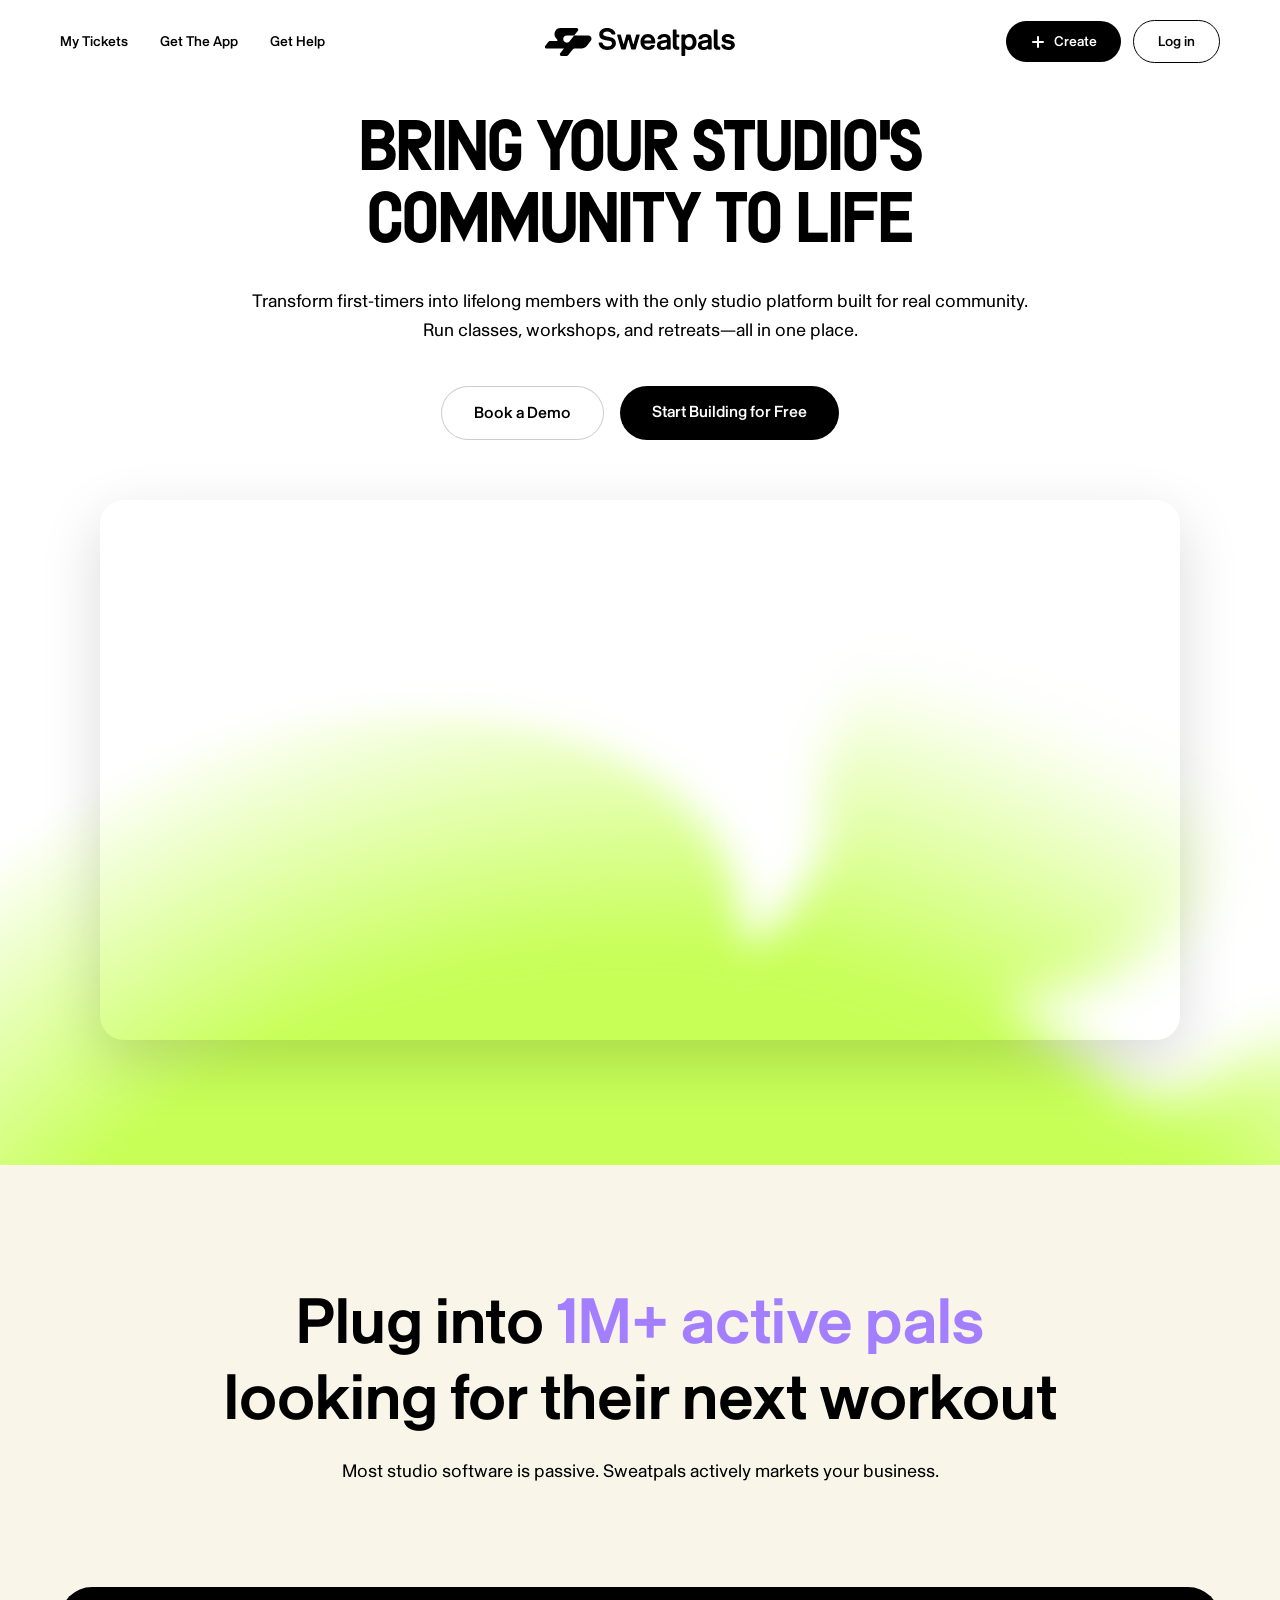
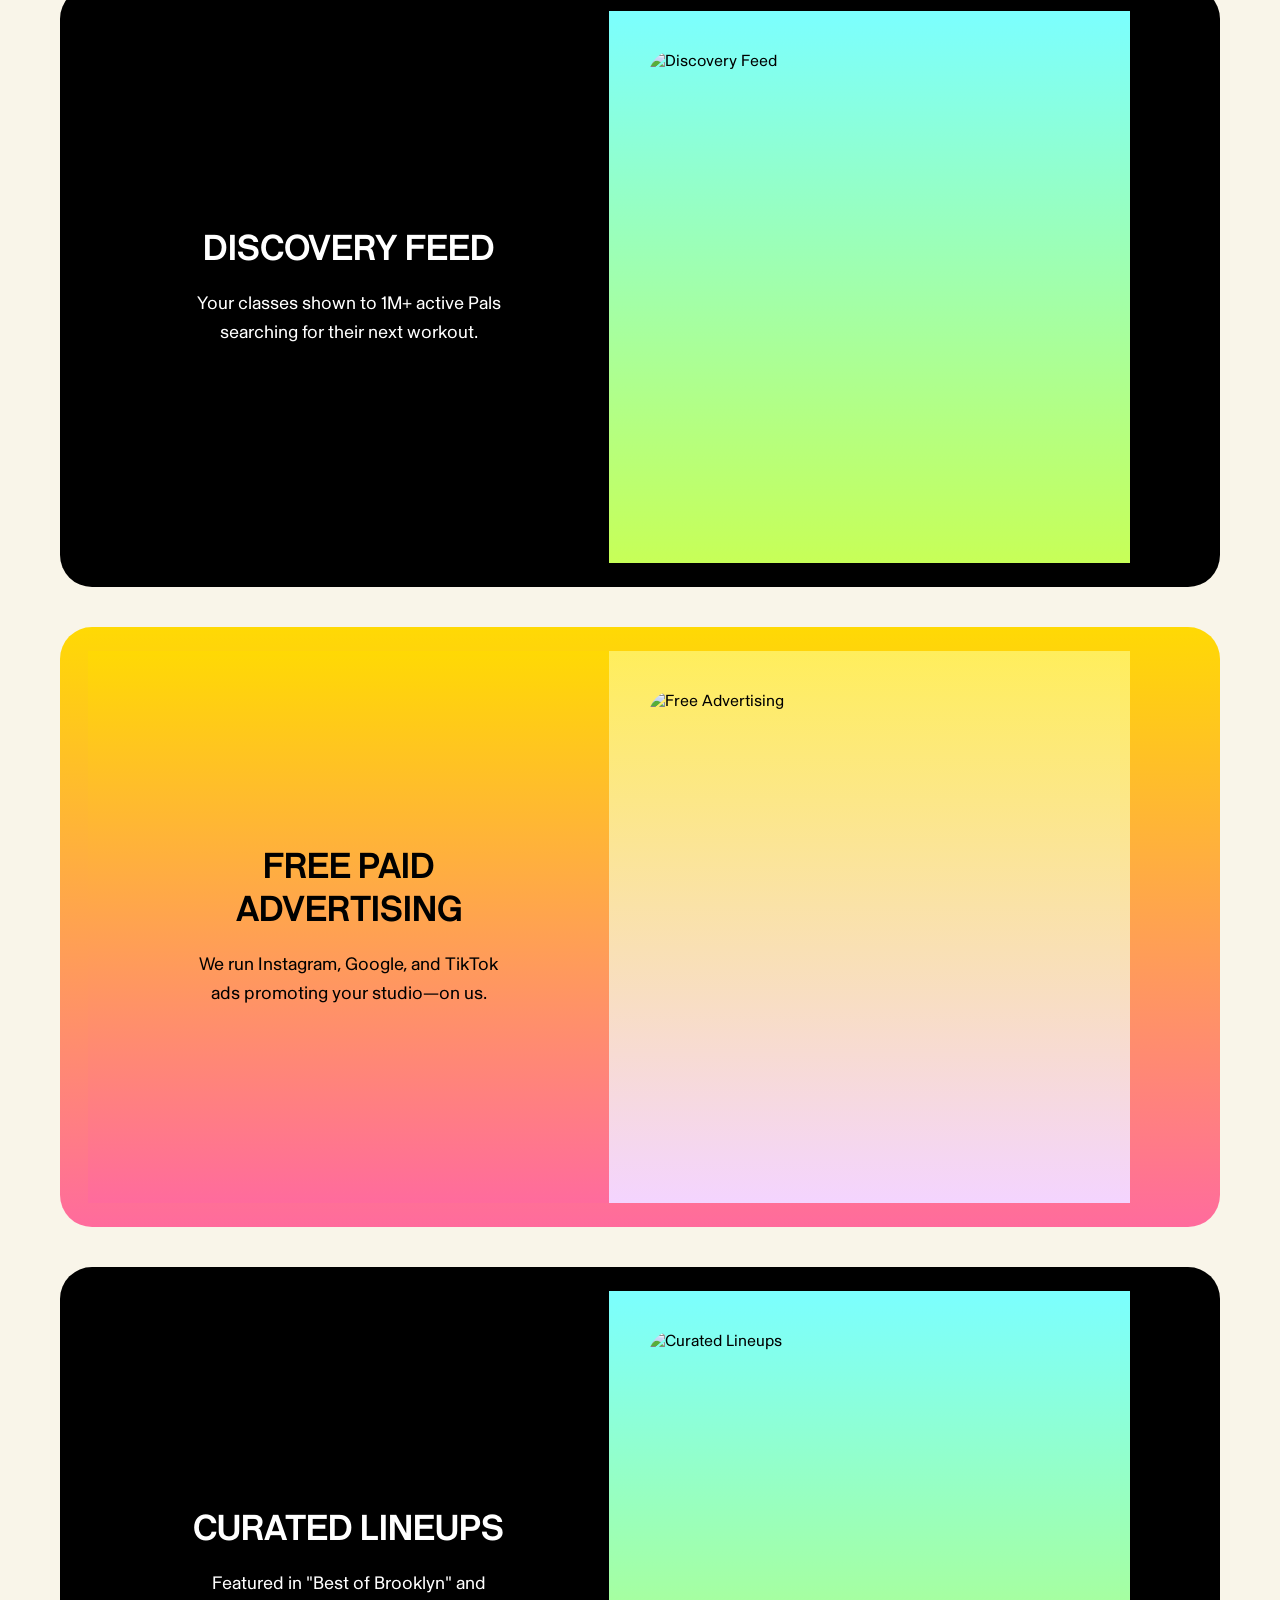
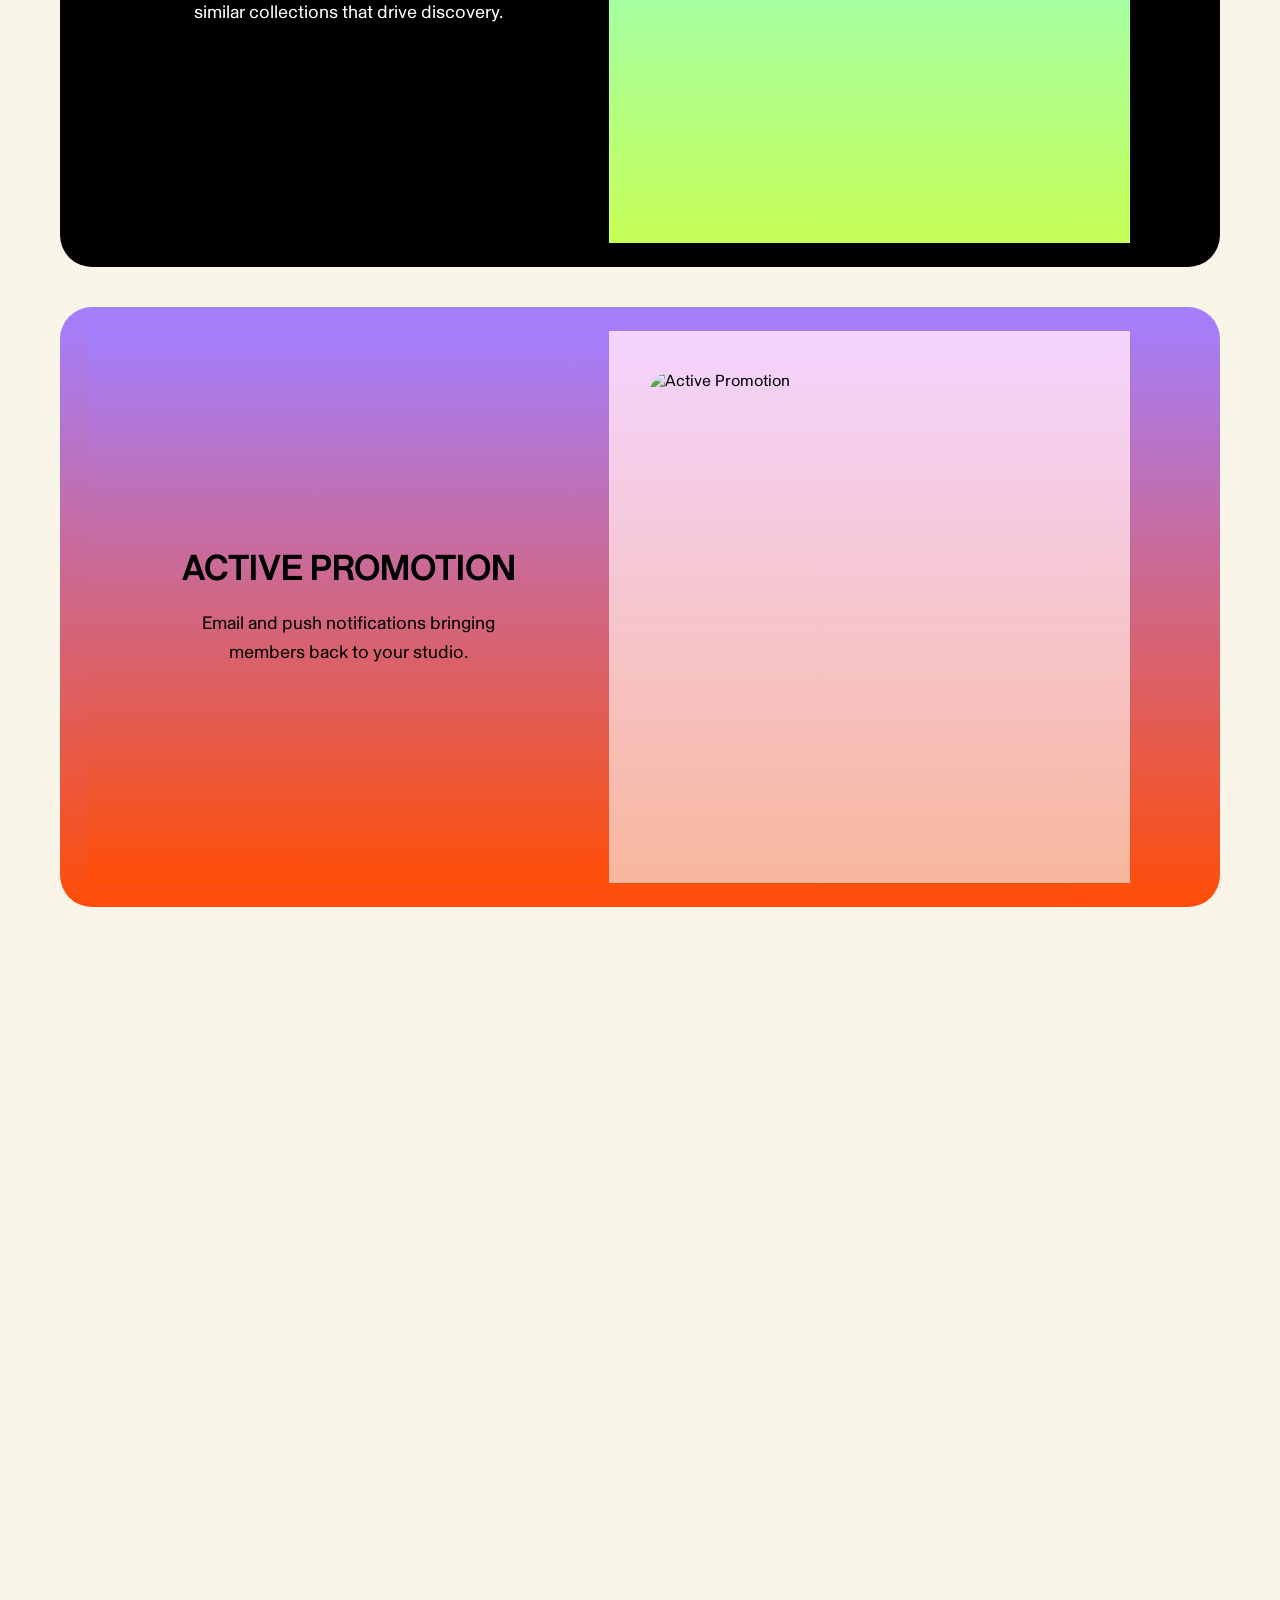
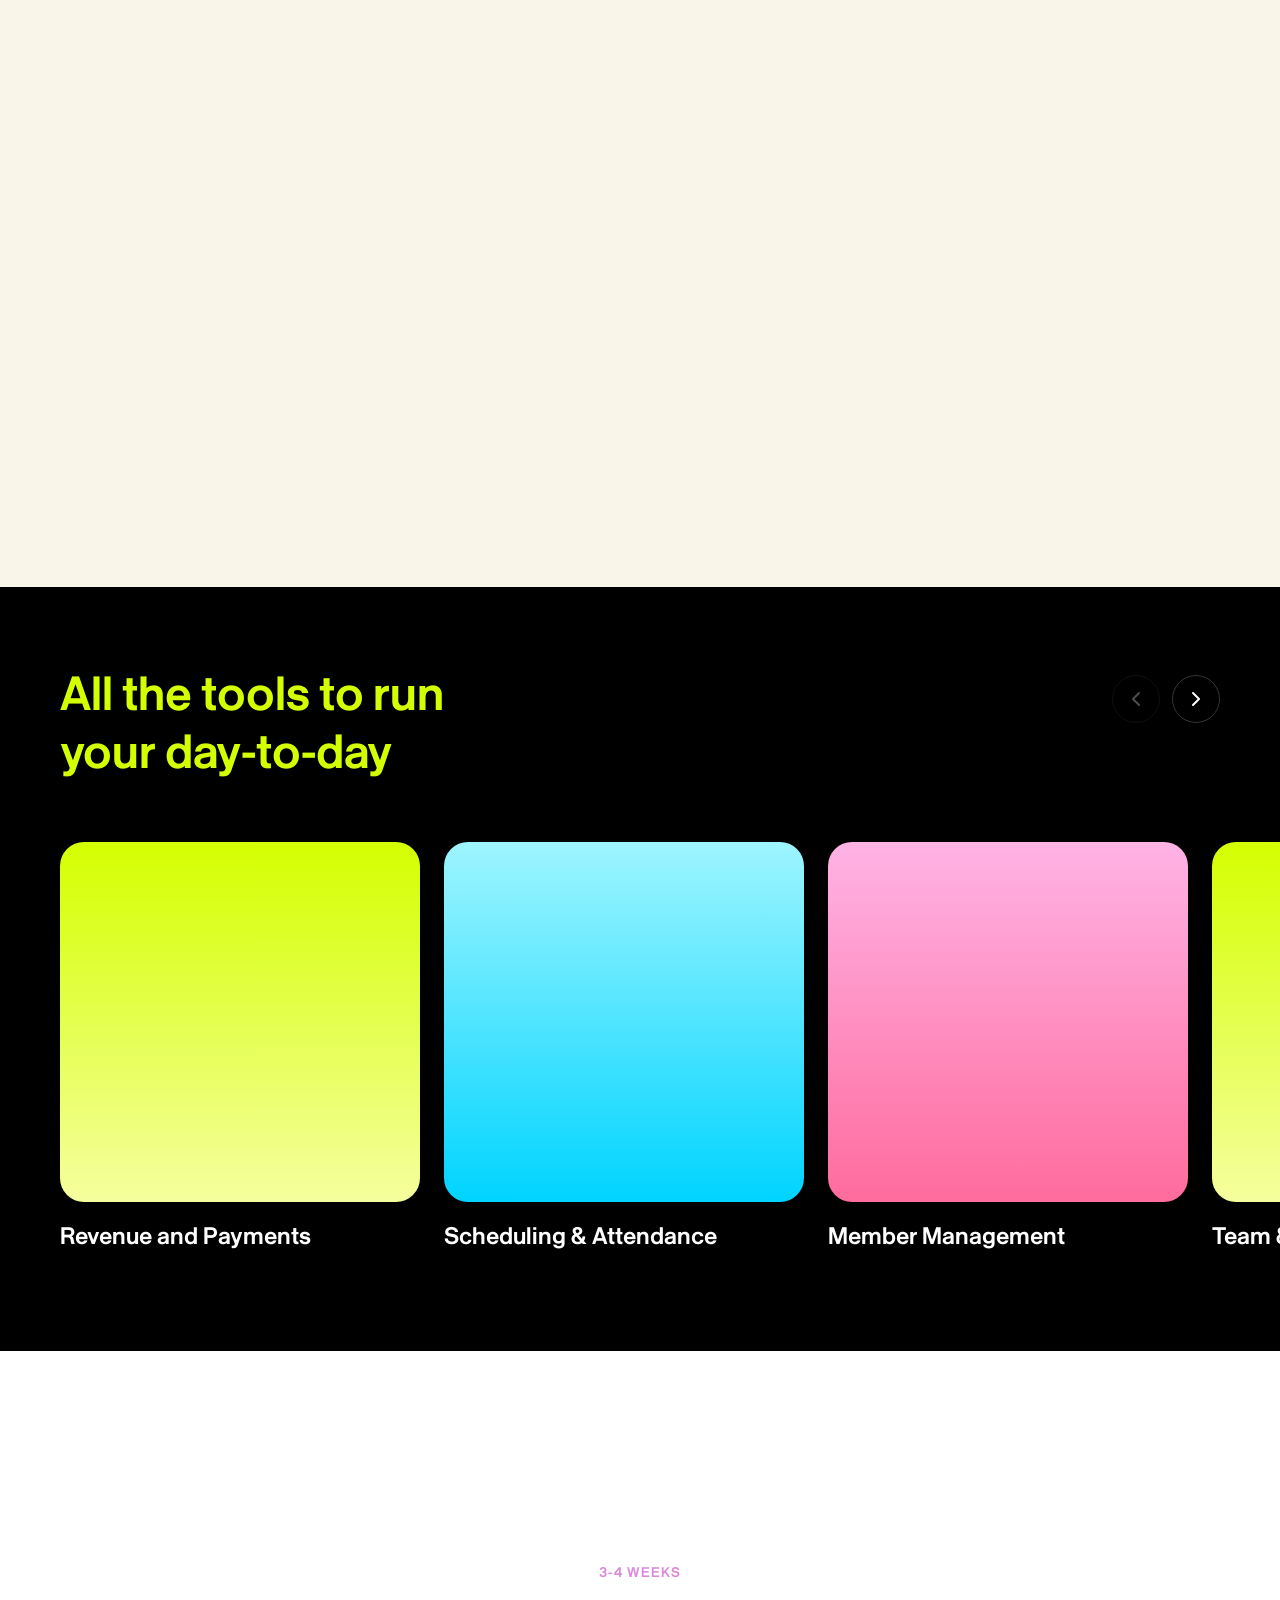
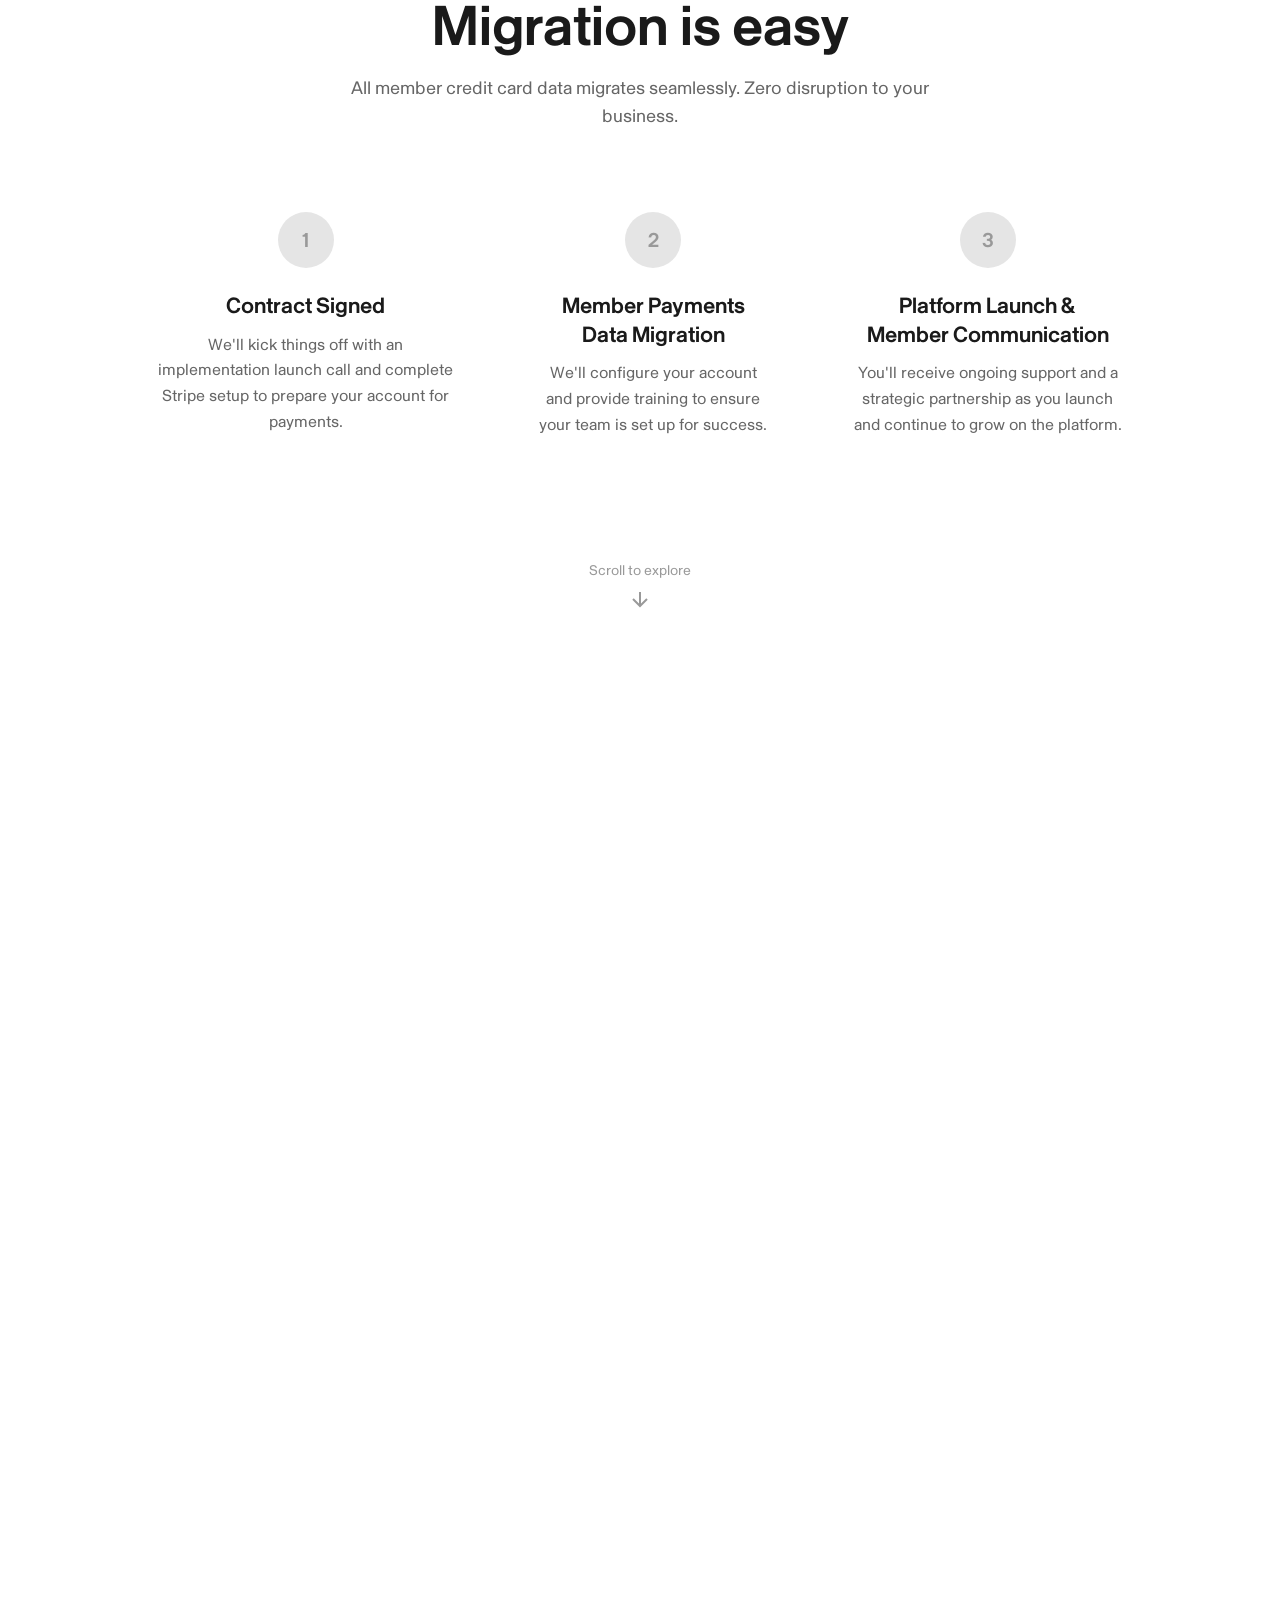
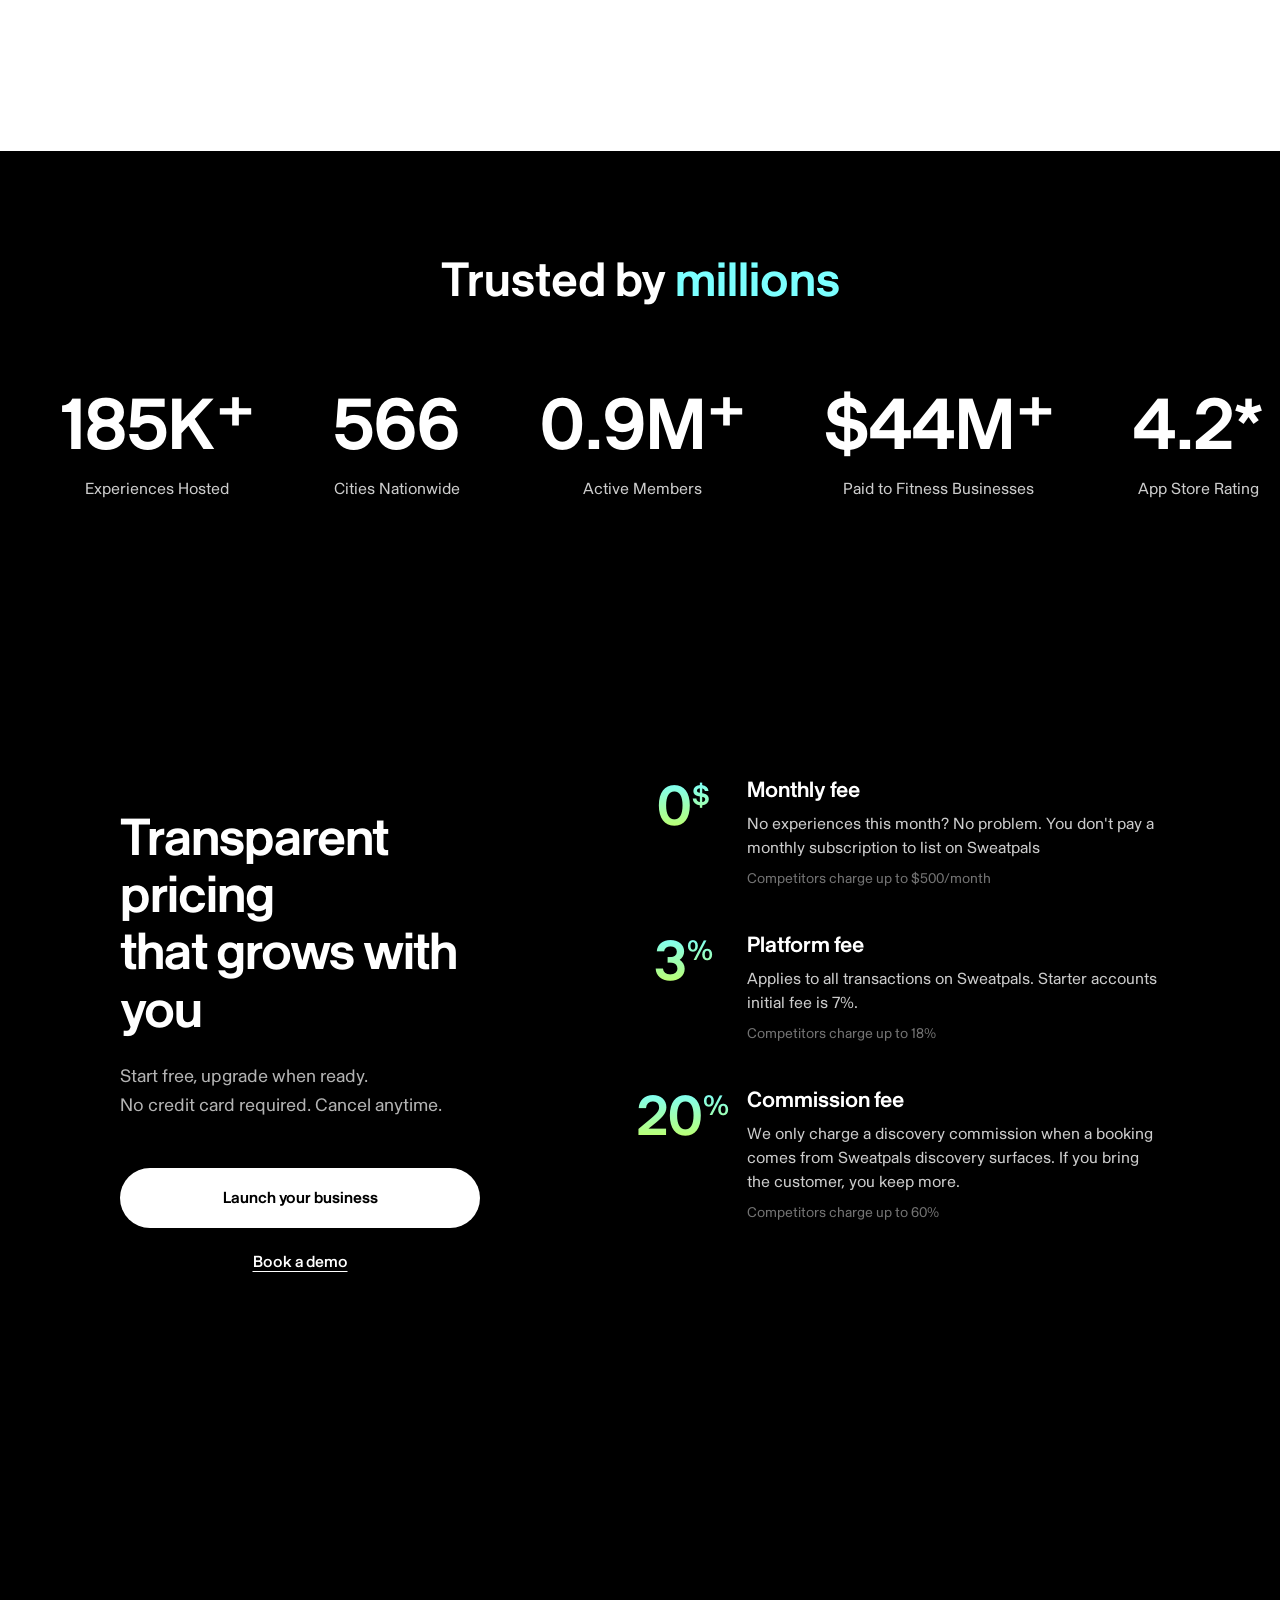
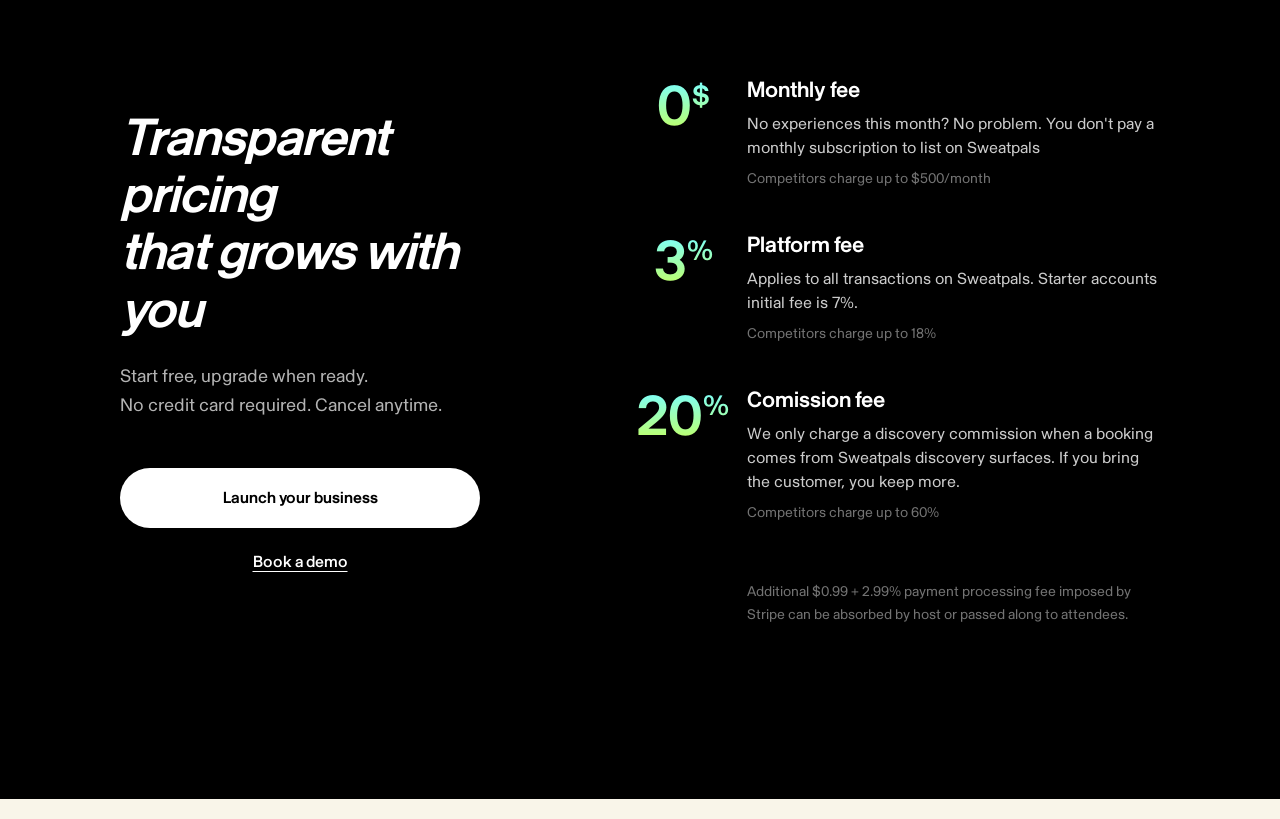
==== commit 3bc7b262: "badge updates" ====
--- a/index.html
+++ b/index.html
@@ -45,7 +45,7 @@
         </div>
         <div class="hero-video-container">
             <video class="hero-video" autoplay muted loop playsinline>
-                <source src="images/AdobeStock_1307271605_Video_HD_Preview.mov" type="video/mp4">
+                <source src="images/Studio LP Hero Animation_v1.mp4" type="video/mp4">
             </video>
         </div>
     </section>
@@ -296,6 +296,61 @@
         </div>
     </section>
 
+    <!-- Pricing Bottom Section -->
+    <section class="pricing-section pricing-bottom">
+        <div class="container">
+            <div class="pricing-layout">
+                <!-- Left Column - Title and CTAs -->
+                <div class="pricing-left">
+                    <h2 class="pricing-title pricing-title-italic">Transparent pricing<br>that grows with you</h2>
+                    <p class="pricing-subtitle">Start free, upgrade when ready.<br>No credit card required. Cancel anytime.</p>
+                    <div class="pricing-ctas">
+                        <button class="btn-primary">Launch your business</button>
+                        <button class="btn-text">Book a demo</button>
+                    </div>
+                </div>
+
+                <!-- Right Column - Pricing Tiers -->
+                <div class="pricing-right pricing-bottom-right">
+                    <div class="pricing-tier pricing-bottom-tier" data-tier="1">
+                        <div class="tier-icon">
+                            <span class="tier-icon-text">0<span class="symbol">$</span></span>
+                        </div>
+                        <div class="tier-content">
+                            <h3 class="tier-title">Monthly fee</h3>
+                            <p class="tier-desc">No experiences this month? No problem. You don't pay a monthly subscription to list on Sweatpals</p>
+                            <p class="tier-comparison">Competitors charge up to $500/month</p>
+                        </div>
+                    </div>
+
+                    <div class="pricing-tier pricing-bottom-tier" data-tier="2">
+                        <div class="tier-icon">
+                            <span class="tier-icon-text">3<span class="symbol">%</span></span>
+                        </div>
+                        <div class="tier-content">
+                            <h3 class="tier-title">Platform fee</h3>
+                            <p class="tier-desc">Applies to all transactions on Sweatpals. Starter accounts initial fee is 7%.</p>
+                            <p class="tier-comparison">Competitors charge up to 18%</p>
+                        </div>
+                    </div>
+
+                    <div class="pricing-tier pricing-bottom-tier" data-tier="3">
+                        <div class="tier-icon">
+                            <span class="tier-icon-text">20<span class="symbol">%</span></span>
+                        </div>
+                        <div class="tier-content">
+                            <h3 class="tier-title">Comission fee</h3>
+                            <p class="tier-desc">We only charge a discovery commission when a booking comes from Sweatpals discovery surfaces. If you bring the customer, you keep more.</p>
+                            <p class="tier-comparison">Competitors charge up to 60%</p>
+                        </div>
+                    </div>
+
+                    <p class="pricing-footnote pricing-bottom-footnote">Additional $0.99 + 2.99% payment processing fee imposed by Stripe can be absorbed by host or passed along to attendees.</p>
+                </div>
+            </div>
+        </div>
+    </section>
+
     <script src="https://cdnjs.cloudflare.com/ajax/libs/gsap/3.12.2/gsap.min.js"></script>
     <script src="https://cdnjs.cloudflare.com/ajax/libs/gsap/3.12.2/ScrollTrigger.min.js"></script>
     <script src="script.js"></script>
--- a/styles.css
+++ b/styles.css
@@ -1343,3 +1343,43 @@
         padding-left: 100px;
     }
 }
+
+/* Pricing Bottom Section - Italic Title Variant */
+.pricing-title-italic {
+    font-style: italic;
+}
+
+/* Pricing Bottom Section - Staggered Animation */
+.pricing-bottom-tier {
+    opacity: 0;
+    transform: translateY(40px);
+    transition: opacity 0.8s cubic-bezier(0.4, 0, 0.2, 1), transform 0.8s cubic-bezier(0.4, 0, 0.2, 1);
+}
+
+.pricing-bottom-tier.visible {
+    opacity: 1;
+    transform: translateY(0);
+}
+
+.pricing-bottom-tier[data-tier="1"] {
+    transition-delay: 0s;
+}
+
+.pricing-bottom-tier[data-tier="2"] {
+    transition-delay: 0.3s;
+}
+
+.pricing-bottom-tier[data-tier="3"] {
+    transition-delay: 0.6s;
+}
+
+.pricing-bottom-footnote {
+    opacity: 0;
+    transform: translateY(20px);
+    transition: opacity 0.7s ease-out 0.9s, transform 0.7s ease-out 0.9s;
+}
+
+.pricing-bottom-footnote.visible {
+    opacity: 1;
+    transform: translateY(0);
+}
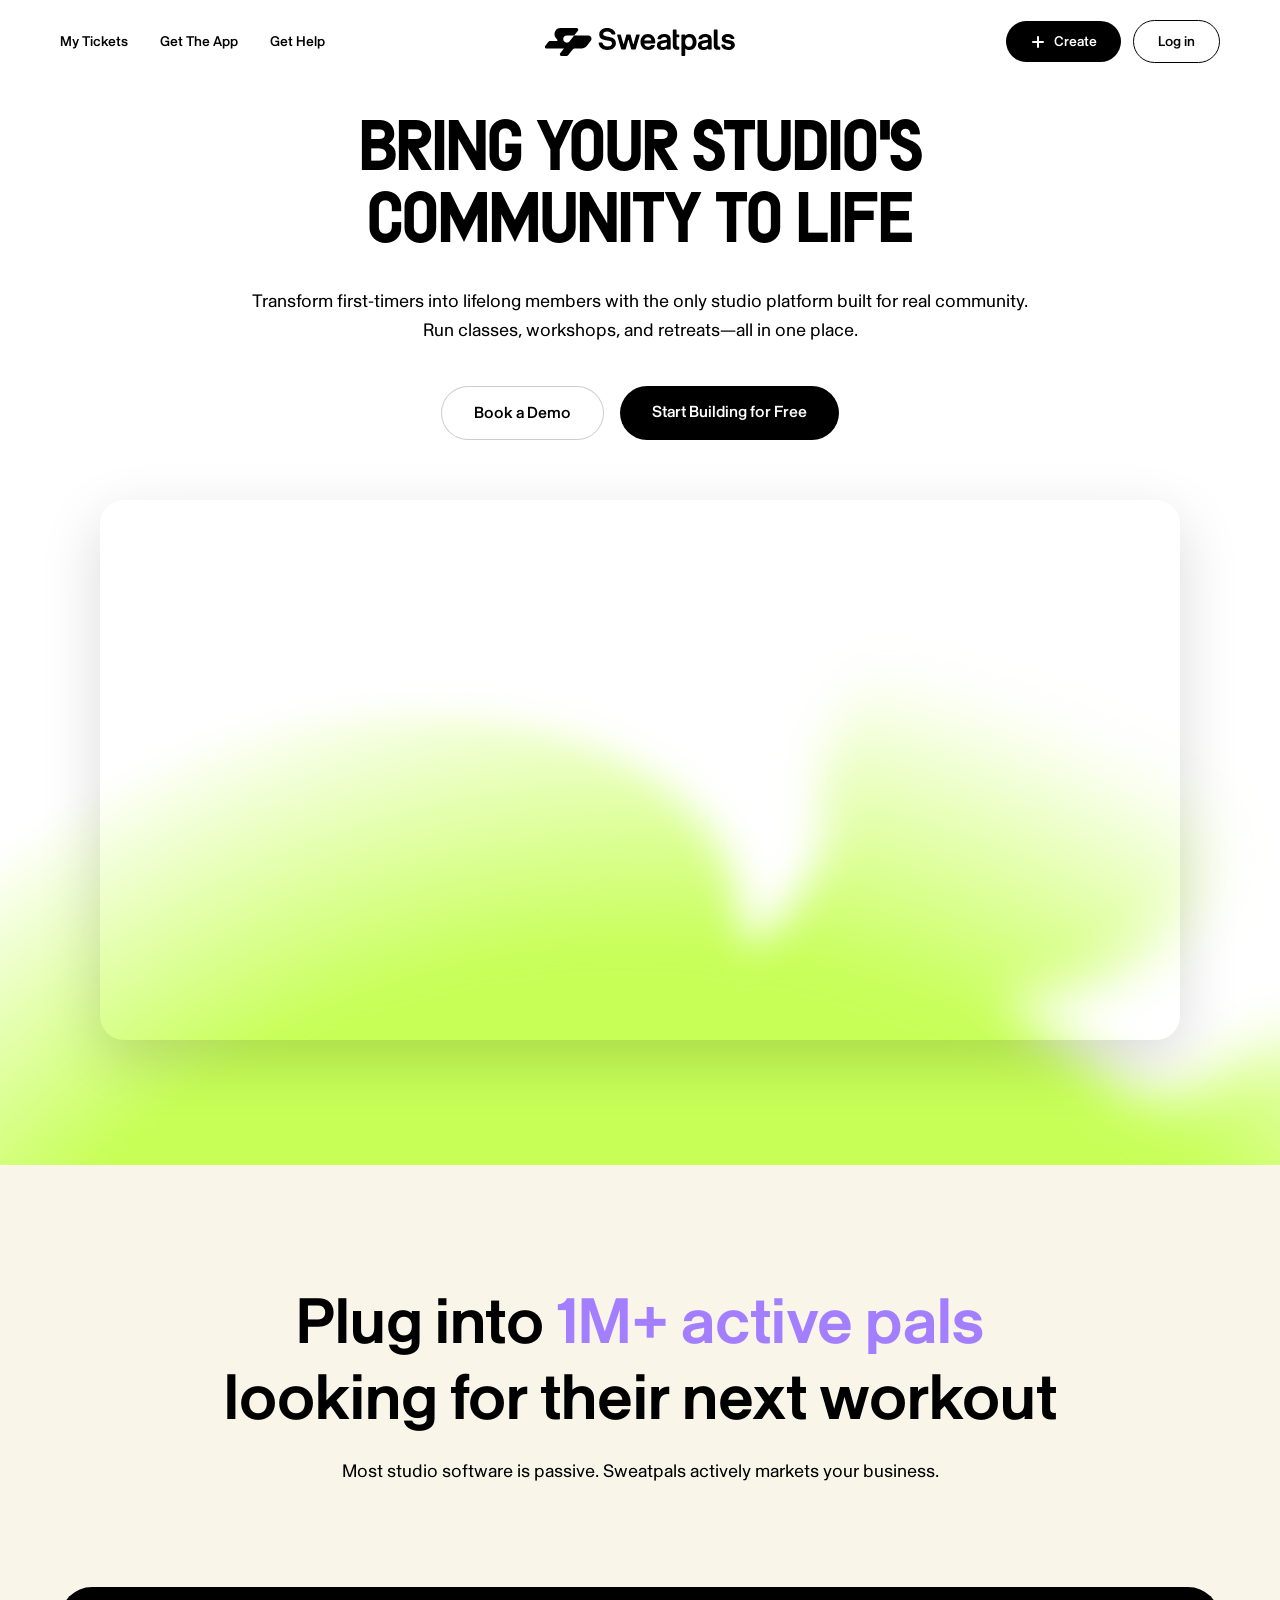
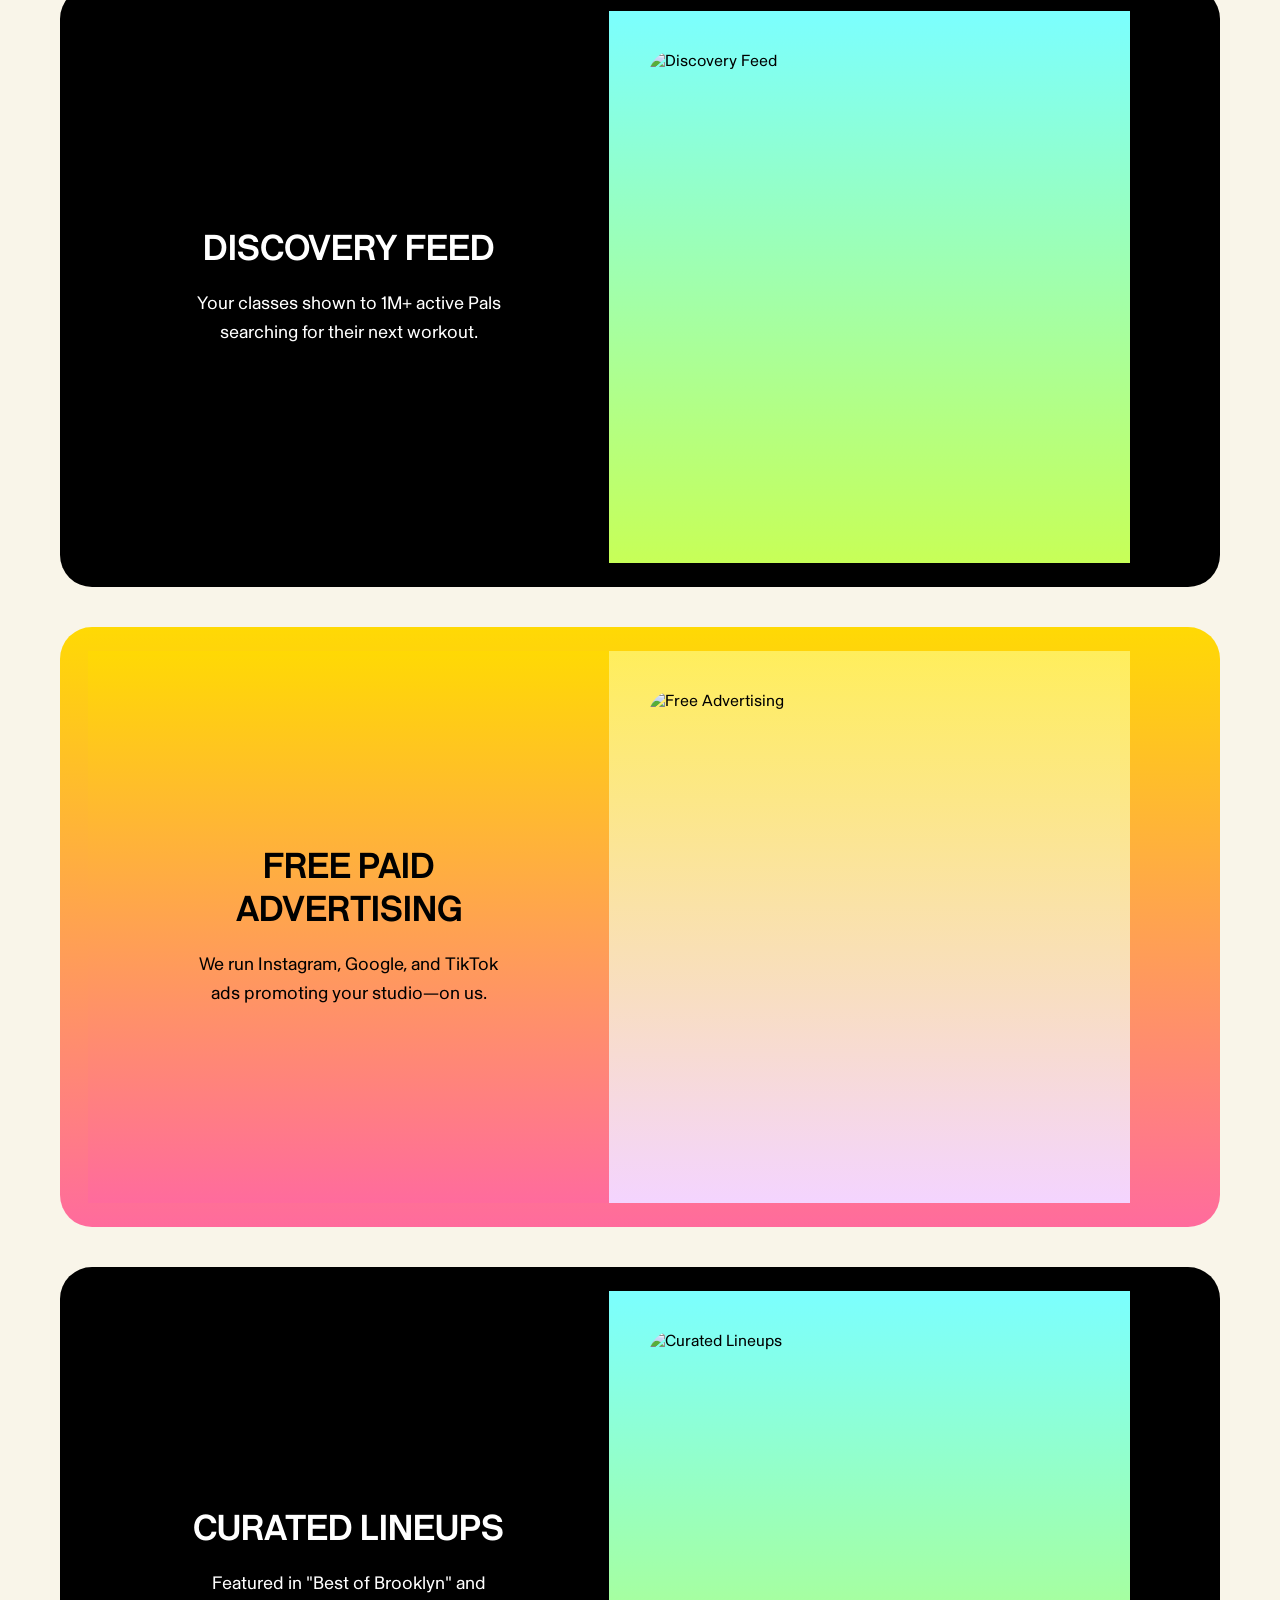
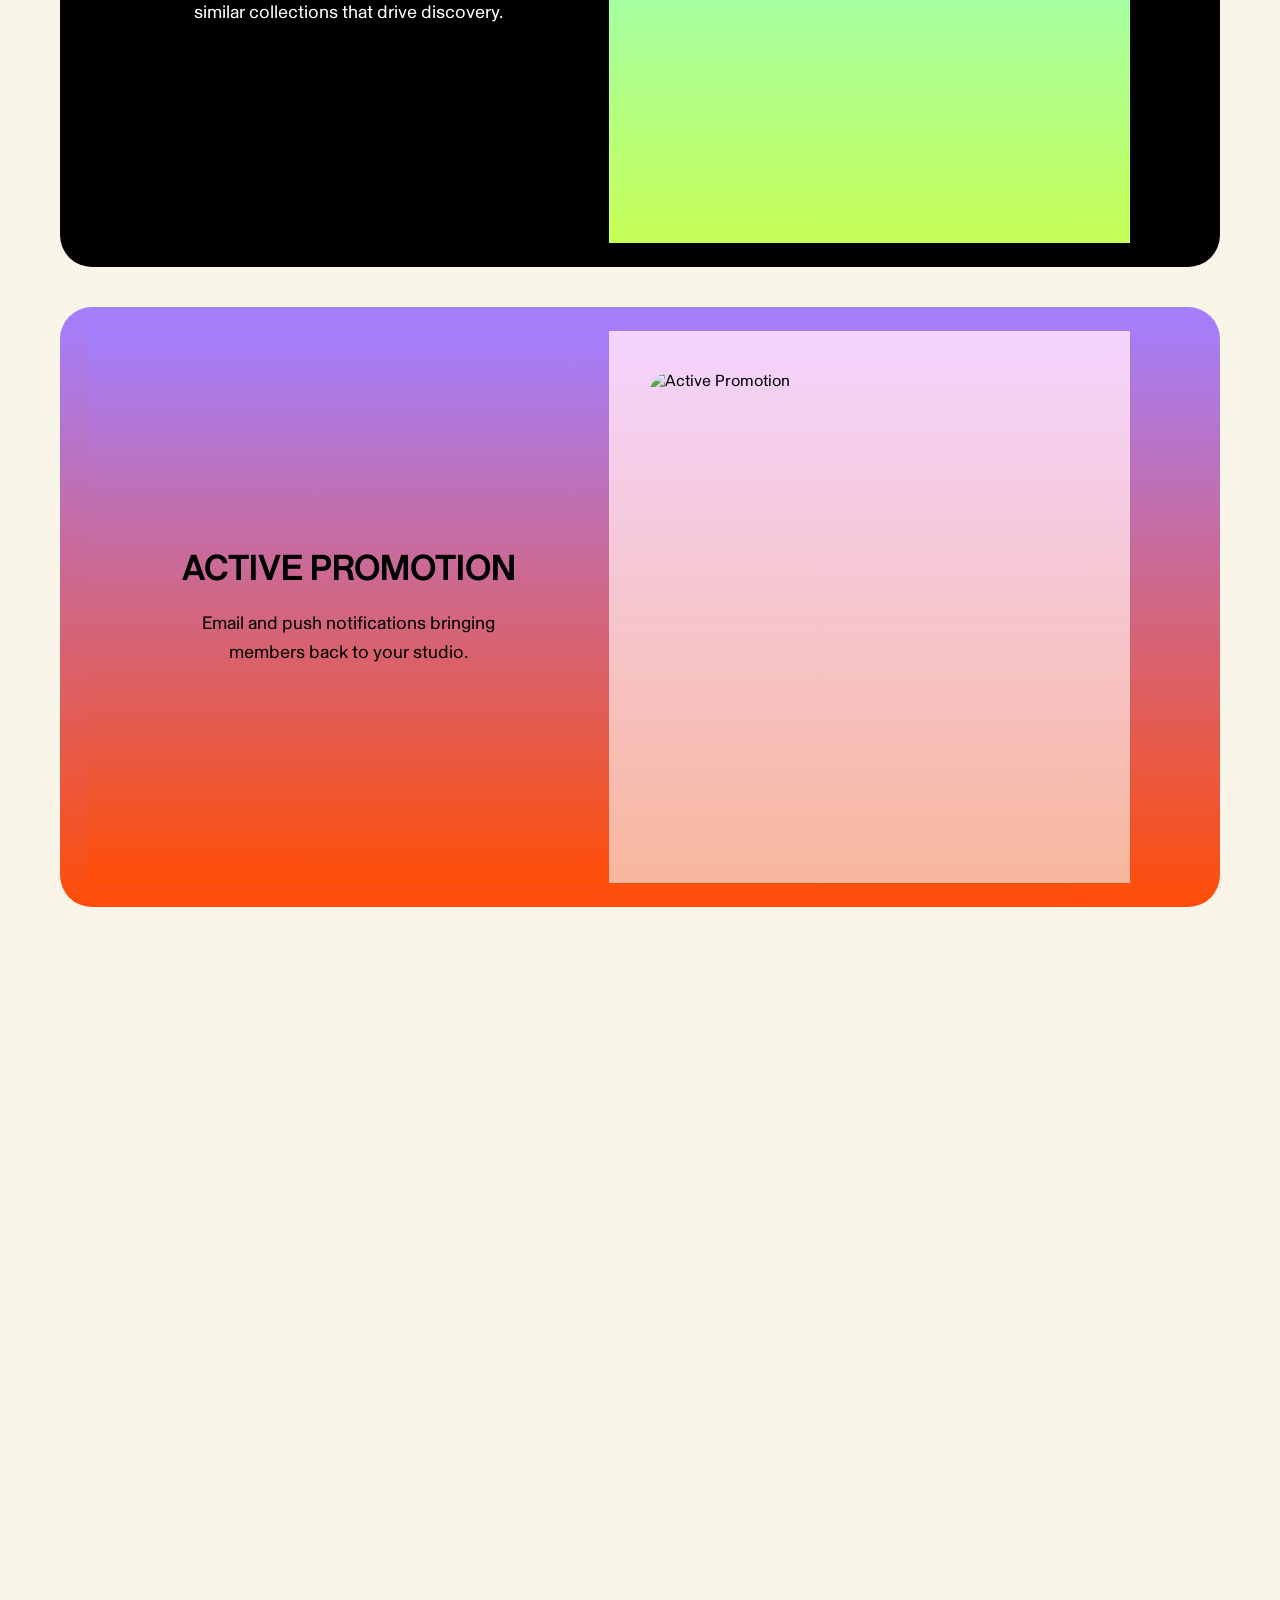
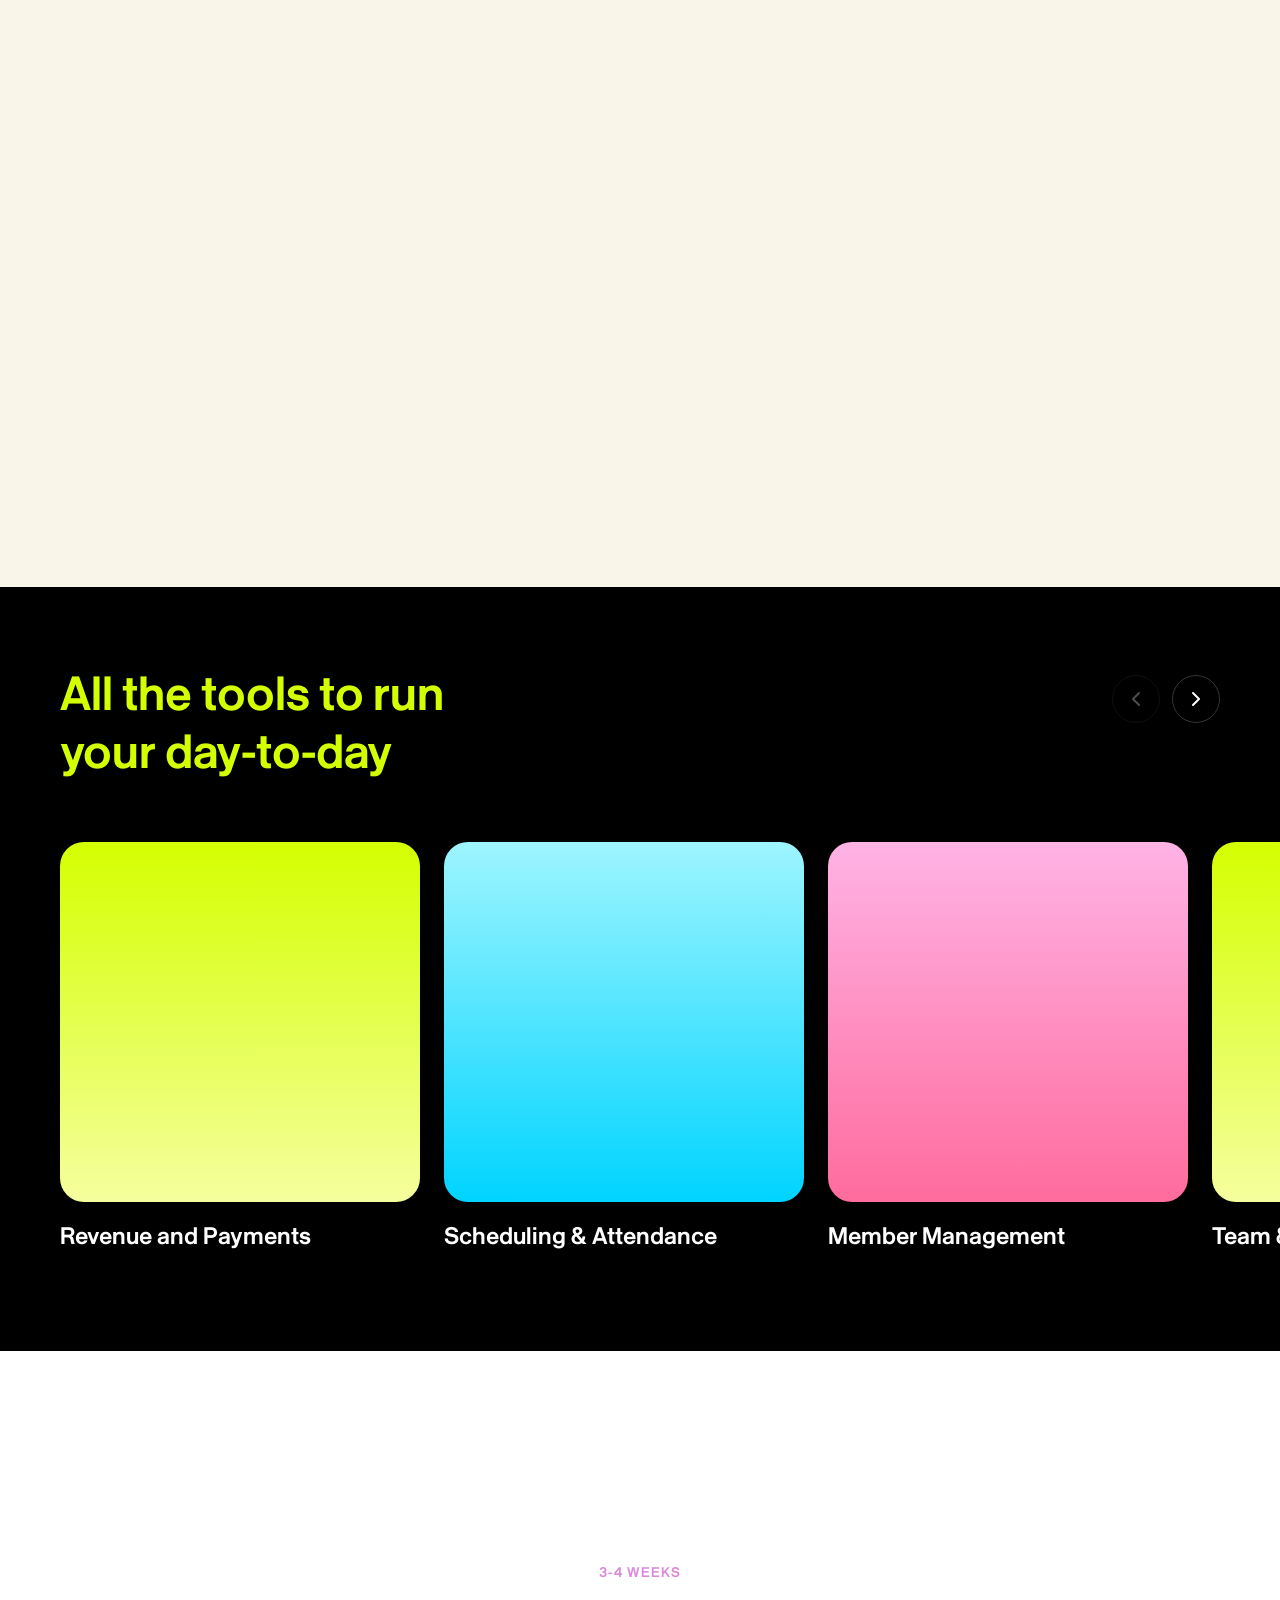
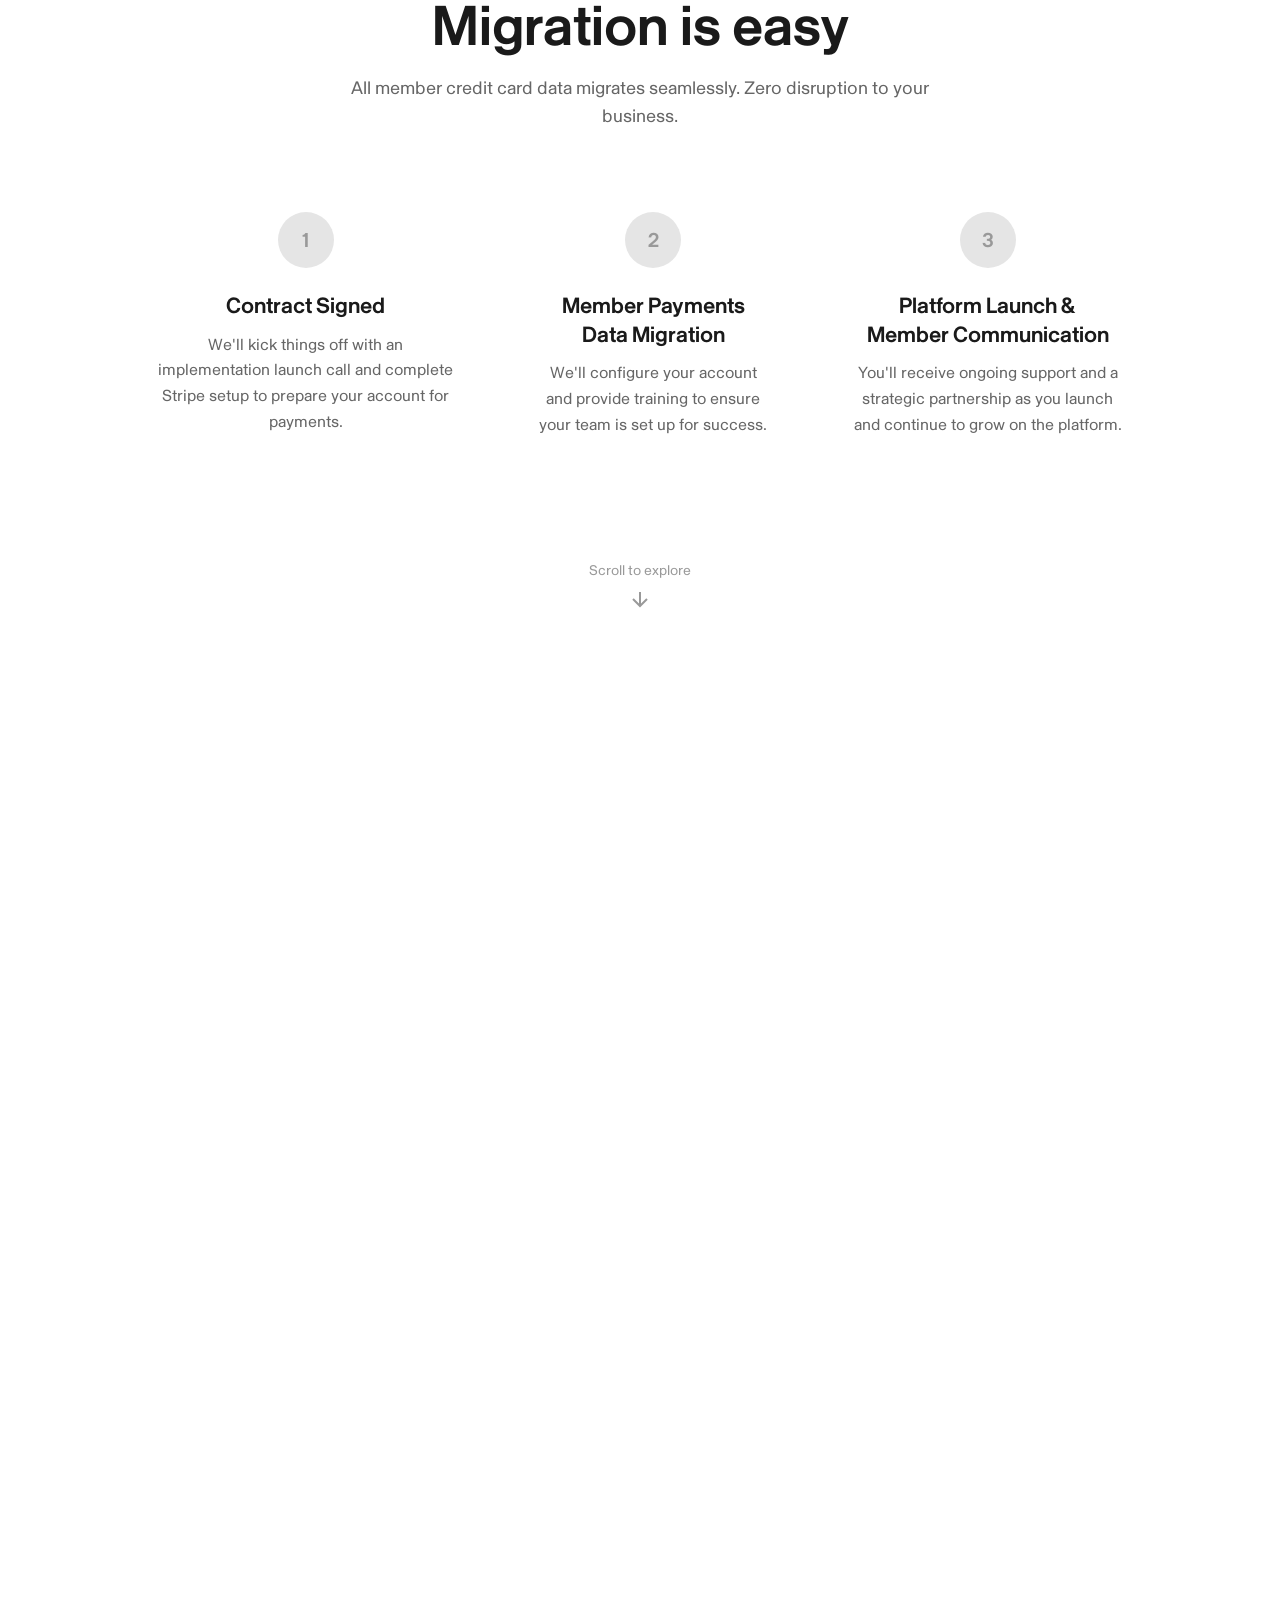
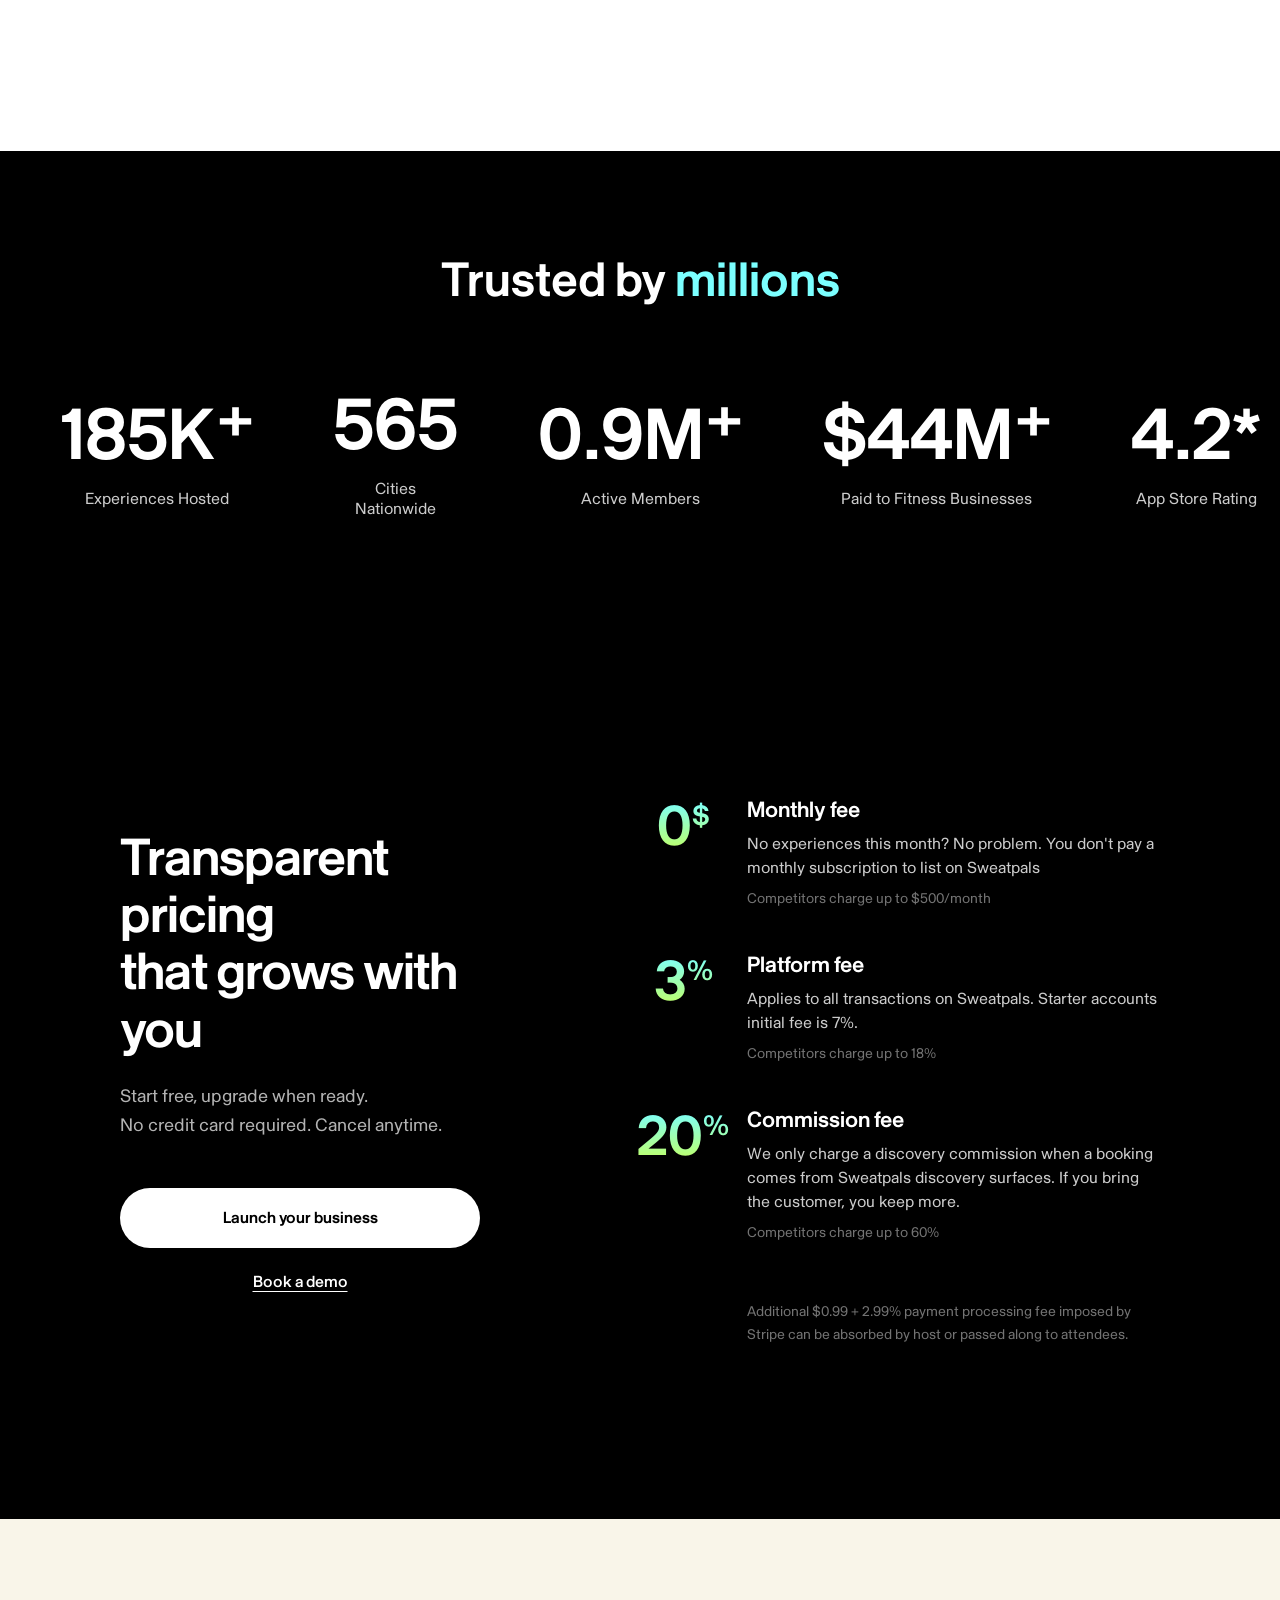
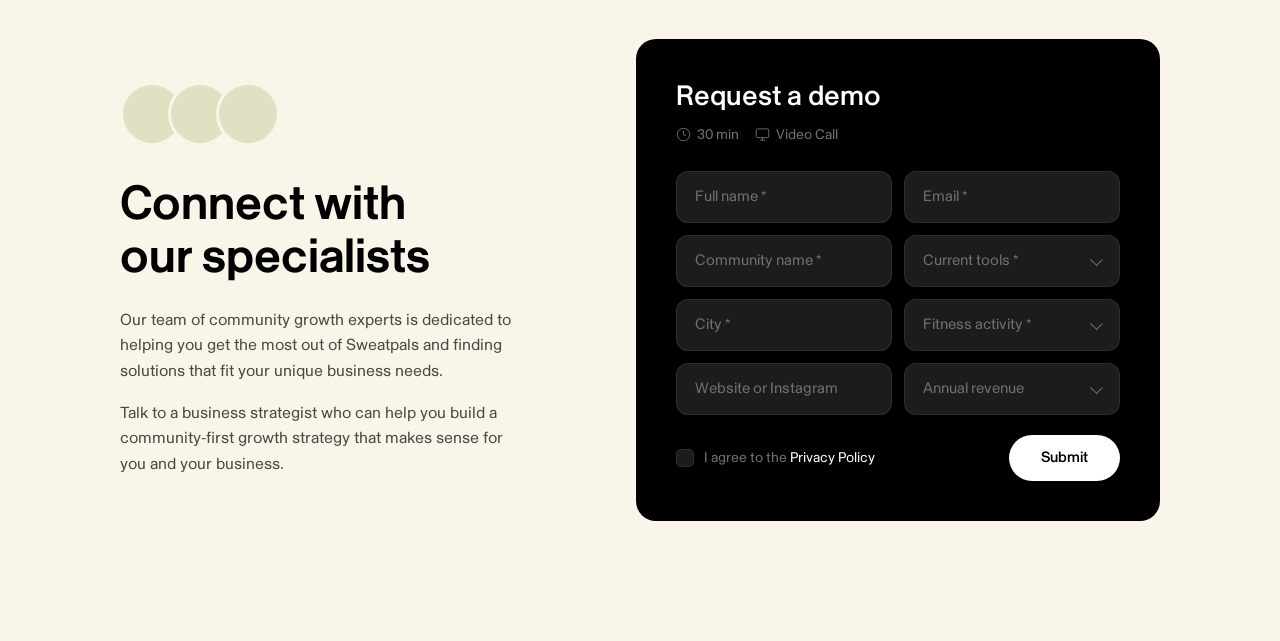
==== commit e8585f50: "“edit”" ====
--- a/index.html
+++ b/index.html
@@ -296,56 +296,130 @@
         </div>
     </section>
 
-    <!-- Pricing Bottom Section -->
-    <section class="pricing-section pricing-bottom">
+    <!-- Contact Form Section -->
+    <section class="contact-form-section">
         <div class="container">
-            <div class="pricing-layout">
-                <!-- Left Column - Title and CTAs -->
-                <div class="pricing-left">
-                    <h2 class="pricing-title pricing-title-italic">Transparent pricing<br>that grows with you</h2>
-                    <p class="pricing-subtitle">Start free, upgrade when ready.<br>No credit card required. Cancel anytime.</p>
-                    <div class="pricing-ctas">
-                        <button class="btn-primary">Launch your business</button>
-                        <button class="btn-text">Book a demo</button>
-                    </div>
-                </div>
-
-                <!-- Right Column - Pricing Tiers -->
-                <div class="pricing-right pricing-bottom-right">
-                    <div class="pricing-tier pricing-bottom-tier" data-tier="1">
-                        <div class="tier-icon">
-                            <span class="tier-icon-text">0<span class="symbol">$</span></span>
-                        </div>
-                        <div class="tier-content">
-                            <h3 class="tier-title">Monthly fee</h3>
-                            <p class="tier-desc">No experiences this month? No problem. You don't pay a monthly subscription to list on Sweatpals</p>
-                            <p class="tier-comparison">Competitors charge up to $500/month</p>
-                        </div>
-                    </div>
-
-                    <div class="pricing-tier pricing-bottom-tier" data-tier="2">
-                        <div class="tier-icon">
-                            <span class="tier-icon-text">3<span class="symbol">%</span></span>
-                        </div>
-                        <div class="tier-content">
-                            <h3 class="tier-title">Platform fee</h3>
-                            <p class="tier-desc">Applies to all transactions on Sweatpals. Starter accounts initial fee is 7%.</p>
-                            <p class="tier-comparison">Competitors charge up to 18%</p>
-                        </div>
-                    </div>
-
-                    <div class="pricing-tier pricing-bottom-tier" data-tier="3">
-                        <div class="tier-icon">
-                            <span class="tier-icon-text">20<span class="symbol">%</span></span>
-                        </div>
-                        <div class="tier-content">
-                            <h3 class="tier-title">Comission fee</h3>
-                            <p class="tier-desc">We only charge a discovery commission when a booking comes from Sweatpals discovery surfaces. If you bring the customer, you keep more.</p>
-                            <p class="tier-comparison">Competitors charge up to 60%</p>
-                        </div>
-                    </div>
-
-                    <p class="pricing-footnote pricing-bottom-footnote">Additional $0.99 + 2.99% payment processing fee imposed by Stripe can be absorbed by host or passed along to attendees.</p>
+            <div class="contact-form-layout">
+                <!-- Left Column - Info -->
+                <div class="contact-form-left">
+                    <div class="specialist-avatars">
+                        <div class="avatar"></div>
+                        <div class="avatar"></div>
+                        <div class="avatar"></div>
+                    </div>
+                    <h2 class="contact-form-title">Connect with<br>our specialists</h2>
+                    <p class="contact-form-desc">Our team of community growth experts is dedicated to helping you get the most out of Sweatpals and finding solutions that fit your unique business needs.</p>
+                    <p class="contact-form-desc">Talk to a business strategist who can help you build a community-first growth strategy that makes sense for you and your business.</p>
+                </div>
+
+                <!-- Right Column - Form Card -->
+                <div class="contact-form-right">
+                    <div class="demo-form-card">
+                        <div class="demo-form-header">
+                            <h3 class="demo-form-title">Request a demo</h3>
+                            <div class="demo-form-badge">
+                                <span class="badge-item">
+                                    <svg width="15" height="15" viewBox="0 0 24 24" fill="none" stroke="currentColor" stroke-width="1.5"><circle cx="12" cy="12" r="10"/><polyline points="12 6 12 12 16 14"/></svg>
+                                    30 min
+                                </span>
+                                <span class="badge-item">
+                                    <svg width="15" height="15" viewBox="0 0 24 24" fill="none" stroke="currentColor" stroke-width="1.5"><rect x="2" y="3" width="20" height="14" rx="2"/><line x1="8" y1="21" x2="16" y2="21"/><line x1="12" y1="17" x2="12" y2="21"/></svg>
+                                    Video Call
+                                </span>
+                            </div>
+                        </div>
+
+                        <form class="demo-form">
+                            <div class="demo-form-grid">
+                                <div class="form-group">
+                                    <input type="text" placeholder="Full name *" required>
+                                </div>
+                                <div class="form-group">
+                                    <input type="email" placeholder="Email *" required>
+                                </div>
+                                <div class="form-group">
+                                    <input type="text" placeholder="Community name *" required>
+                                </div>
+                                <div class="form-group custom-select" data-required="true">
+                                    <select name="tools" required>
+                                        <option value="" disabled selected>Current tools *</option>
+                                        <option value="mindbody">Mindbody</option>
+                                        <option value="glofox">Glofox</option>
+                                        <option value="classpass">Classpass</option>
+                                        <option value="circle">Circle</option>
+                                        <option value="other">Other</option>
+                                        <option value="none">None</option>
+                                    </select>
+                                    <div class="custom-select-trigger">Current tools *</div>
+                                    <div class="custom-select-dropdown">
+                                        <div class="custom-select-option" data-value="mindbody">Mindbody</div>
+                                        <div class="custom-select-option" data-value="glofox">Glofox</div>
+                                        <div class="custom-select-option" data-value="classpass">Classpass</div>
+                                        <div class="custom-select-option" data-value="circle">Circle</div>
+                                        <div class="custom-select-option" data-value="other">Other</div>
+                                        <div class="custom-select-option" data-value="none">None</div>
+                                    </div>
+                                </div>
+                                <div class="form-group">
+                                    <input type="text" placeholder="City *" required>
+                                </div>
+                                <div class="form-group custom-select" data-required="true">
+                                    <select name="activity" required>
+                                        <option value="" disabled selected>Fitness activity *</option>
+                                        <option value="yoga">Yoga</option>
+                                        <option value="pilates">Pilates</option>
+                                        <option value="hiit">HIIT</option>
+                                        <option value="cycling">Cycling</option>
+                                        <option value="crossfit">CrossFit</option>
+                                        <option value="dance">Dance</option>
+                                        <option value="other">Other</option>
+                                    </select>
+                                    <div class="custom-select-trigger">Fitness activity *</div>
+                                    <div class="custom-select-dropdown">
+                                        <div class="custom-select-option" data-value="yoga">Yoga</div>
+                                        <div class="custom-select-option" data-value="pilates">Pilates</div>
+                                        <div class="custom-select-option" data-value="hiit">HIIT</div>
+                                        <div class="custom-select-option" data-value="cycling">Cycling</div>
+                                        <div class="custom-select-option" data-value="crossfit">CrossFit</div>
+                                        <div class="custom-select-option" data-value="dance">Dance</div>
+                                        <div class="custom-select-option" data-value="other">Other</div>
+                                    </div>
+                                </div>
+                                <div class="form-group">
+                                    <input type="text" placeholder="Website or Instagram">
+                                </div>
+                                <div class="form-group custom-select">
+                                    <select name="revenue">
+                                        <option value="" disabled selected>Annual revenue</option>
+                                        <option value="0-30k">$0 - $30,000</option>
+                                        <option value="30k-100k">$30,000 - $100,000</option>
+                                        <option value="100k-500k">$100,000 - $500,000</option>
+                                        <option value="500k+">$500,000+</option>
+                                    </select>
+                                    <div class="custom-select-trigger">Annual revenue</div>
+                                    <div class="custom-select-dropdown">
+                                        <div class="custom-select-option" data-value="0-30k">$0 - $30,000</div>
+                                        <div class="custom-select-option" data-value="30k-100k">$30,000 - $100,000</div>
+                                        <div class="custom-select-option" data-value="100k-500k">$100,000 - $500,000</div>
+                                        <div class="custom-select-option" data-value="500k+">$500,000+</div>
+                                    </div>
+                                </div>
+                            </div>
+
+                            <div class="demo-form-footer">
+                                <label class="checkbox-wrapper">
+                                    <input type="checkbox" required>
+                                    <span class="checkmark">
+                                        <svg viewBox="0 0 24 24" fill="none" stroke="currentColor" stroke-linecap="round" stroke-linejoin="round">
+                                            <polyline points="20 6 9 17 4 12"/>
+                                        </svg>
+                                    </span>
+                                    <span class="checkbox-label">I agree to the <a href="#">Privacy Policy</a></span>
+                                </label>
+                                <button type="submit" class="demo-submit-btn">Submit</button>
+                            </div>
+                        </form>
+                    </div>
                 </div>
             </div>
         </div>
--- a/styles.css
+++ b/styles.css
@@ -1383,3 +1383,384 @@
     opacity: 1;
     transform: translateY(0);
 }
+
+/* Contact Form Section */
+.contact-form-section {
+    padding: 120px 60px;
+    background-color: var(--color-off-white);
+}
+
+.contact-form-layout {
+    display: grid;
+    grid-template-columns: 1fr 1.2fr;
+    gap: 80px;
+    max-width: 1100px;
+    margin: 0 auto;
+    align-items: center;
+}
+
+.contact-form-left {
+    padding-right: 40px;
+}
+
+.specialist-avatars {
+    display: flex;
+    margin-bottom: 32px;
+}
+
+.specialist-avatars .avatar {
+    width: 64px;
+    height: 64px;
+    border-radius: 50%;
+    background-color: var(--color-grey-tint);
+    margin-right: -16px;
+    border: 3px solid var(--color-off-white);
+}
+
+.specialist-avatars .avatar:last-child {
+    margin-right: 0;
+}
+
+.contact-form-title {
+    font-family: 'Skandia', sans-serif;
+    font-size: 48px;
+    font-weight: 700;
+    line-height: 1.1;
+    color: var(--color-mat-black);
+    margin-bottom: 24px;
+}
+
+.contact-form-desc {
+    font-family: 'Skandia', sans-serif;
+    font-size: 16px;
+    font-weight: 400;
+    line-height: 1.6;
+    color: var(--color-mat-black);
+    opacity: 0.7;
+    margin-bottom: 16px;
+}
+
+.contact-form-desc:last-of-type {
+    margin-bottom: 0;
+}
+
+/* Demo Form Card */
+.demo-form-card {
+    background-color: var(--color-mat-black);
+    border-radius: 20px;
+    padding: 40px;
+}
+
+.demo-form-header {
+    margin-bottom: 28px;
+}
+
+.demo-form-title {
+    font-family: 'Skandia', sans-serif;
+    font-size: 28px;
+    font-weight: 500;
+    color: var(--color-fresh-white);
+    line-height: 1.3;
+    margin-bottom: 10px;
+}
+
+.demo-form-badge {
+    font-size: 14px;
+    color: #707070;
+    display: flex;
+    align-items: center;
+    gap: 16px;
+}
+
+.badge-item {
+    display: flex;
+    align-items: center;
+    gap: 6px;
+}
+
+/* Form Grid */
+.demo-form-grid {
+    display: grid;
+    grid-template-columns: 1fr 1fr;
+    gap: 12px;
+}
+
+.demo-form .form-group {
+    position: relative;
+}
+
+.demo-form .form-group.full-width {
+    grid-column: 1 / -1;
+}
+
+.demo-form input,
+.demo-form select {
+    width: 100%;
+    height: 52px;
+    padding: 0 18px;
+    border: 1px solid rgba(255, 255, 255, 0.08);
+    border-radius: 12px;
+    font-size: 15px;
+    font-family: 'Skandia', sans-serif;
+    color: var(--color-fresh-white);
+    background: #1c1c1c;
+    transition: all 0.15s ease;
+}
+
+.demo-form input::placeholder {
+    color: #707070;
+}
+
+.demo-form input:hover,
+.demo-form select:hover {
+    background: #232323;
+    border-color: rgba(255, 255, 255, 0.12);
+}
+
+.demo-form input:focus,
+.demo-form select:focus {
+    outline: none;
+    background: #232323;
+    border-color: rgba(255, 255, 255, 0.15);
+}
+
+/* Custom Select Styling */
+.demo-form .custom-select {
+    position: relative;
+}
+
+.demo-form .custom-select-trigger {
+    width: 100%;
+    height: 52px;
+    padding: 0 44px 0 18px;
+    border: 1px solid rgba(255, 255, 255, 0.08);
+    border-radius: 12px;
+    font-size: 15px;
+    font-family: 'Skandia', sans-serif;
+    color: #707070;
+    background: #1c1c1c;
+    cursor: pointer;
+    display: flex;
+    align-items: center;
+    transition: all 0.15s ease;
+    position: relative;
+}
+
+.demo-form .custom-select-trigger.has-value {
+    color: var(--color-fresh-white);
+}
+
+.demo-form .custom-select-trigger:hover {
+    background: #232323;
+    border-color: rgba(255, 255, 255, 0.12);
+}
+
+.demo-form .custom-select-trigger::after {
+    content: '';
+    position: absolute;
+    right: 18px;
+    top: 50%;
+    width: 8px;
+    height: 8px;
+    border-right: 1.5px solid #707070;
+    border-bottom: 1.5px solid #707070;
+    transform: translateY(-65%) rotate(45deg);
+    transition: transform 0.2s, border-color 0.15s;
+}
+
+.demo-form .custom-select.open .custom-select-trigger::after {
+    transform: translateY(-35%) rotate(-135deg);
+}
+
+.demo-form .custom-select-trigger:hover::after {
+    border-color: #999;
+}
+
+.demo-form .custom-select-dropdown {
+    position: absolute;
+    top: calc(100% + 6px);
+    left: 0;
+    right: 0;
+    background: #1c1c1c;
+    border: 1px solid #333333;
+    border-radius: 12px;
+    padding: 6px;
+    z-index: 100;
+    opacity: 0;
+    visibility: hidden;
+    transform: translateY(-8px);
+    transition: all 0.15s ease;
+    max-height: 240px;
+    overflow-y: auto;
+}
+
+.demo-form .custom-select.open .custom-select-dropdown {
+    opacity: 1;
+    visibility: visible;
+    transform: translateY(0);
+}
+
+.demo-form .custom-select-option {
+    padding: 12px 14px;
+    border-radius: 8px;
+    cursor: pointer;
+    font-size: 15px;
+    font-family: 'Skandia', sans-serif;
+    color: var(--color-fresh-white);
+    transition: background 0.1s;
+}
+
+.demo-form .custom-select-option:hover {
+    background: #232323;
+}
+
+.demo-form .custom-select-option.selected {
+    background: #232323;
+}
+
+.demo-form .custom-select select {
+    position: absolute;
+    opacity: 0;
+    pointer-events: none;
+}
+
+/* Form Footer */
+.demo-form-footer {
+    display: flex;
+    align-items: center;
+    justify-content: space-between;
+    margin-top: 20px;
+}
+
+.demo-form .checkbox-wrapper {
+    display: flex;
+    align-items: center;
+    gap: 10px;
+    cursor: pointer;
+}
+
+.demo-form .checkbox-wrapper input {
+    display: none;
+}
+
+.demo-form .checkmark {
+    width: 18px;
+    height: 18px;
+    border-radius: 5px;
+    background: #1c1c1c;
+    border: 1px solid rgba(255, 255, 255, 0.08);
+    display: flex;
+    align-items: center;
+    justify-content: center;
+    transition: all 0.15s;
+    flex-shrink: 0;
+}
+
+.demo-form .checkbox-wrapper:hover .checkmark {
+    background: #232323;
+    border-color: rgba(255, 255, 255, 0.12);
+}
+
+.demo-form .checkbox-wrapper input:checked + .checkmark {
+    background: var(--color-fresh-white);
+    border-color: var(--color-fresh-white);
+}
+
+.demo-form .checkbox-wrapper input:checked + .checkmark svg {
+    opacity: 1;
+}
+
+.demo-form .checkmark svg {
+    width: 11px;
+    height: 11px;
+    opacity: 0;
+    stroke: var(--color-mat-black);
+    stroke-width: 3;
+}
+
+.demo-form .checkbox-label {
+    font-family: 'Skandia', sans-serif;
+    font-size: 14px;
+    color: #707070;
+}
+
+.demo-form .checkbox-label a {
+    color: var(--color-fresh-white);
+    text-decoration: none;
+}
+
+.demo-form .checkbox-label a:hover {
+    text-decoration: underline;
+}
+
+.demo-submit-btn {
+    height: 46px;
+    padding: 0 32px;
+    background: var(--color-fresh-white);
+    color: var(--color-mat-black);
+    border: none;
+    border-radius: 100px;
+    font-size: 15px;
+    font-weight: 500;
+    font-family: 'Skandia', sans-serif;
+    cursor: pointer;
+    transition: all 0.15s ease;
+}
+
+.demo-submit-btn:hover {
+    opacity: 0.9;
+    transform: scale(1.02);
+}
+
+.demo-submit-btn:active {
+    transform: scale(0.98);
+}
+
+/* Contact Form Responsive */
+@media (max-width: 1024px) {
+    .contact-form-layout {
+        grid-template-columns: 1fr;
+        gap: 48px;
+    }
+
+    .contact-form-left {
+        padding-right: 0;
+        text-align: center;
+    }
+
+    .specialist-avatars {
+        justify-content: center;
+    }
+
+    .contact-form-title {
+        font-size: 40px;
+    }
+}
+
+@media (max-width: 768px) {
+    .contact-form-section {
+        padding: 80px 24px;
+    }
+
+    .demo-form-card {
+        padding: 28px;
+    }
+
+    .demo-form-grid {
+        grid-template-columns: 1fr;
+    }
+
+    .demo-form-footer {
+        flex-direction: column;
+        gap: 16px;
+        align-items: stretch;
+    }
+
+    .demo-submit-btn {
+        width: 100%;
+    }
+
+    .contact-form-title {
+        font-size: 32px;
+    }
+}
